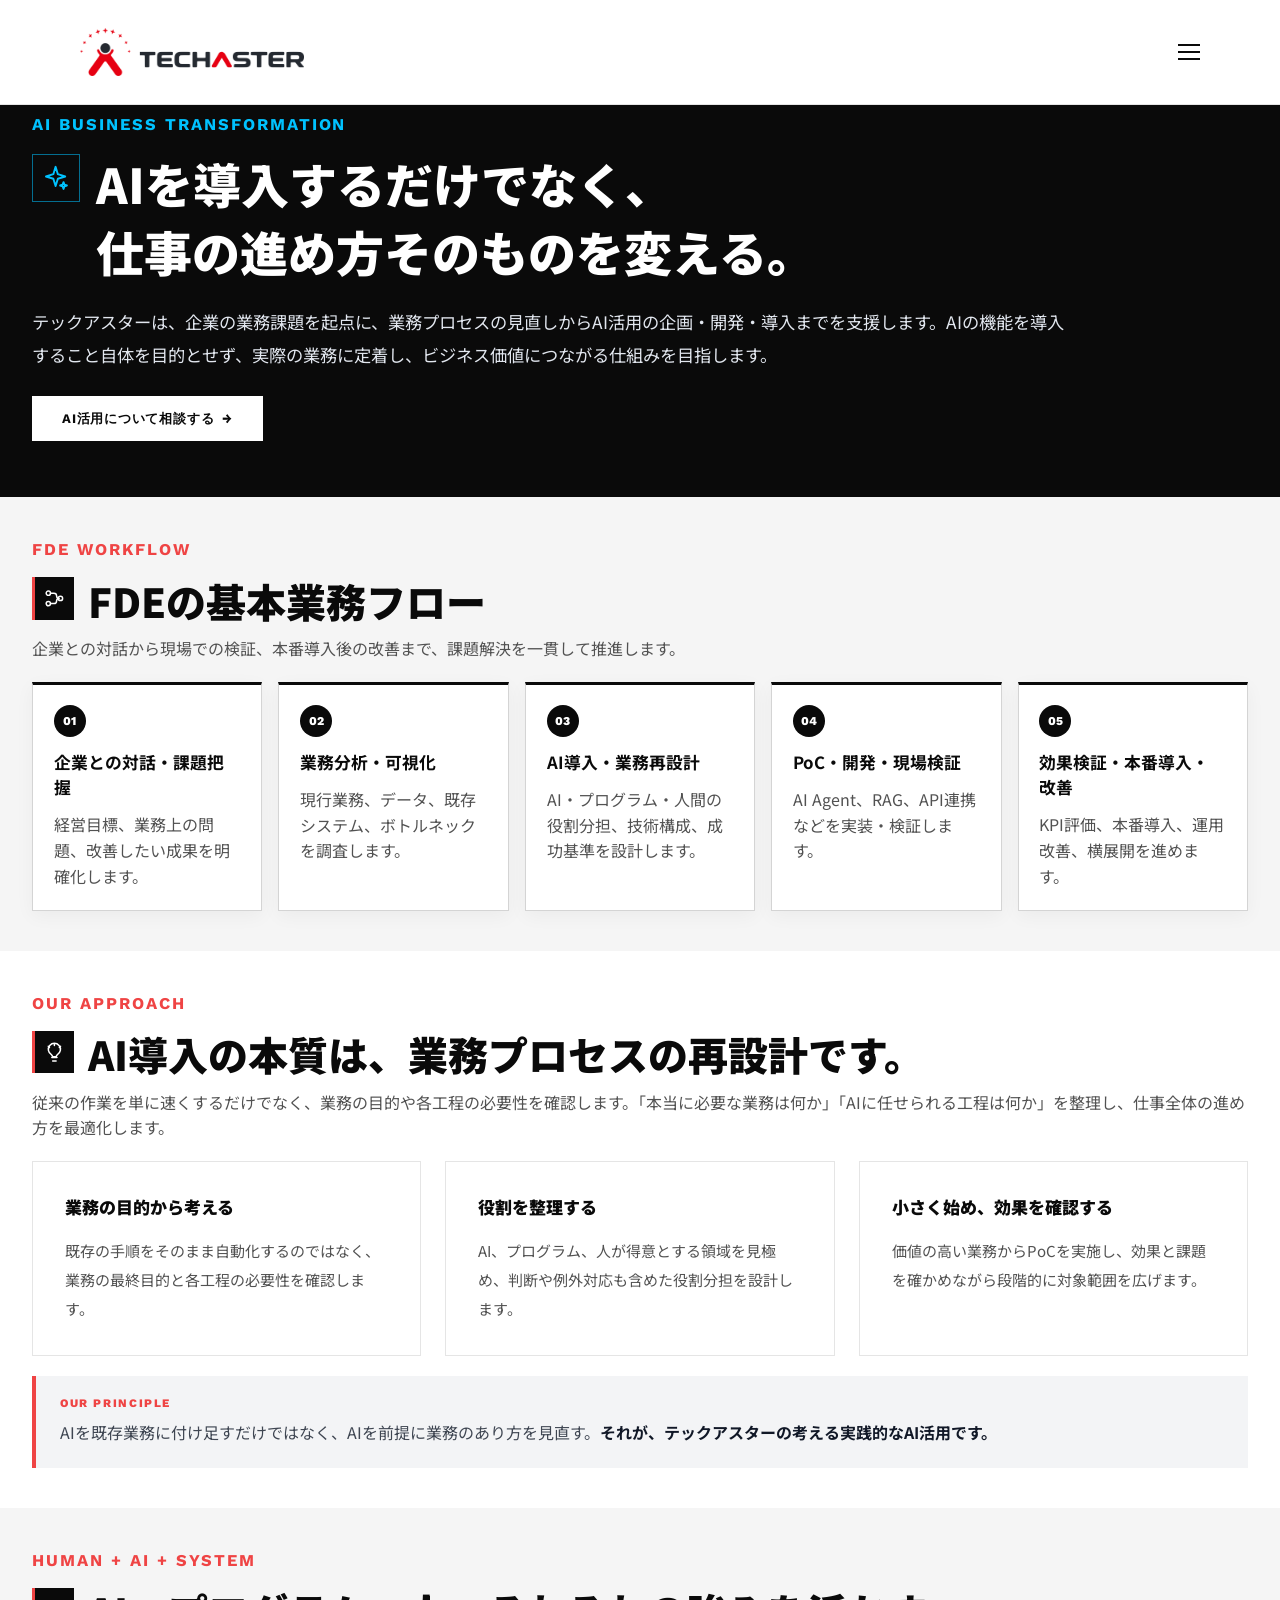
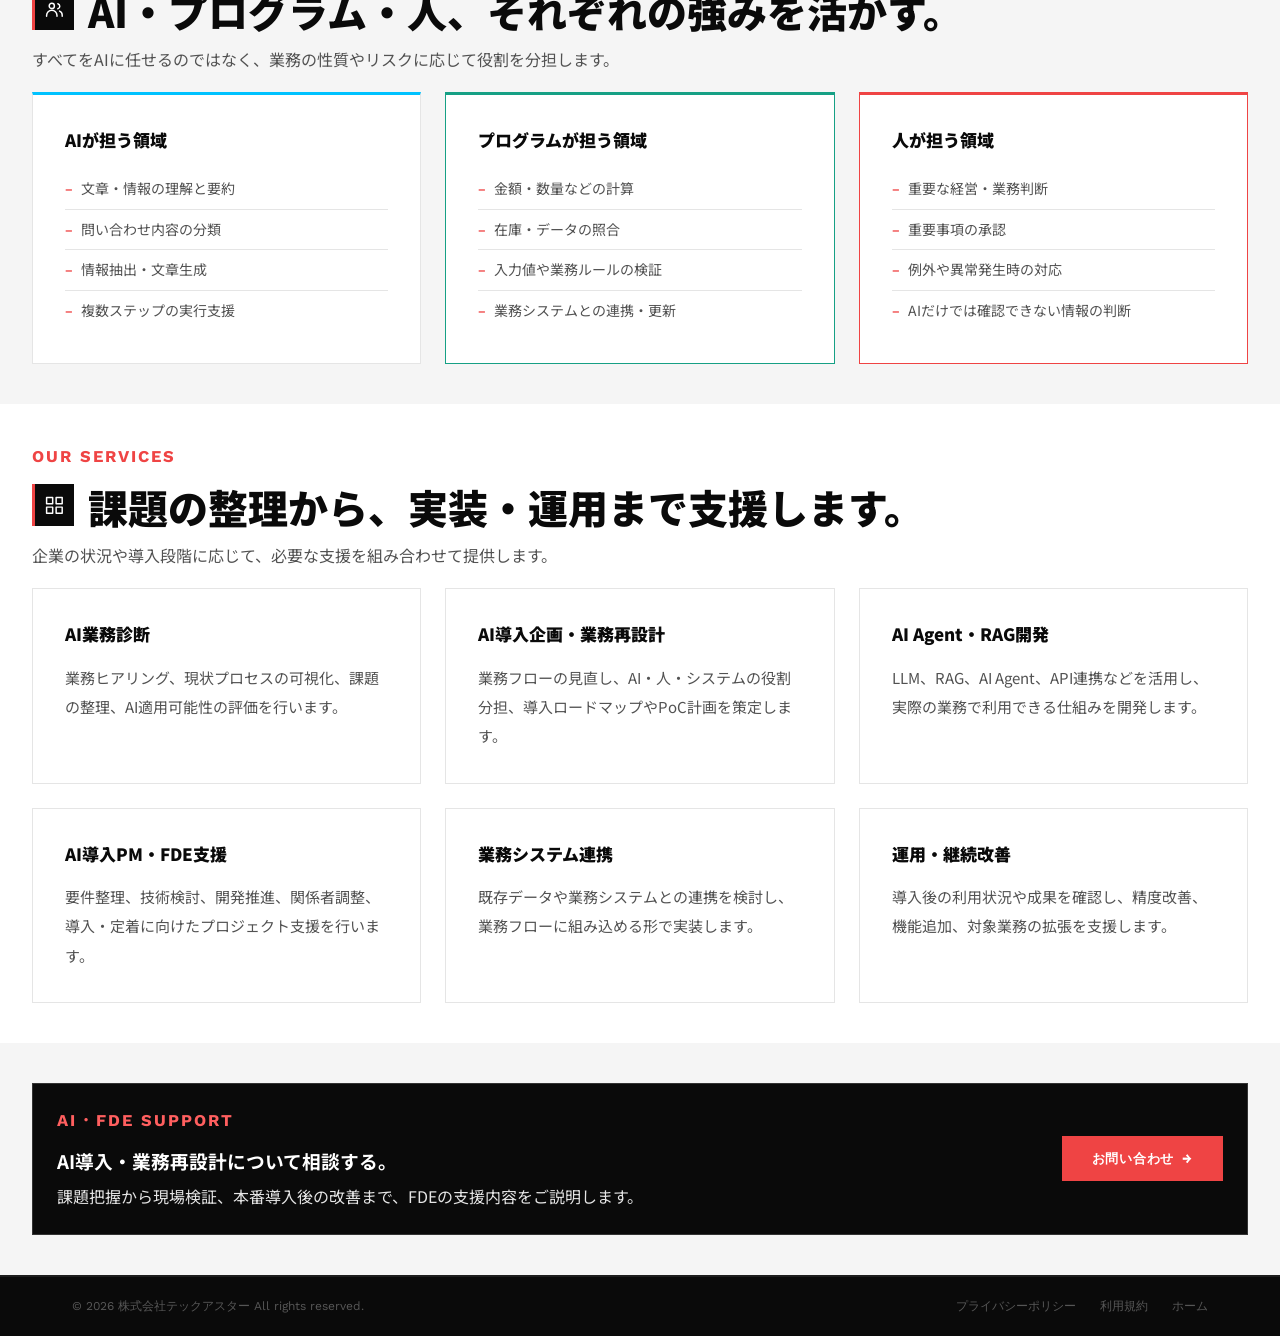
==== ai/index.html @ ace86104 "【HP】FDE内容を追加" ====
<!DOCTYPE html>
<html lang="ja">
<head>
    <meta charset="utf-8">
    <meta name="viewport" content="width=device-width, initial-scale=1.0">
    <meta name="description" content="テックアスターのAI活用・業務プロセス再設計支援。課題整理からAI Agent・RAGの開発、効果検証、本番導入、運用改善まで一貫して支援します。">
    <meta property="og:title" content="AI活用・業務プロセス再設計支援 | 株式会社テックアスター">
    <meta property="og:description" content="企業の業務課題を起点に、AI導入・業務再設計・開発・運用改善まで支援します。">
    <meta property="og:type" content="website">
    <meta property="og:url" content="https://www.techaster.com/ai/">
    <title>AI活用・業務プロセス再設計支援 | 株式会社テックアスター</title>
    <link rel="preconnect" href="https://fonts.googleapis.com">
    <link rel="preconnect" href="https://fonts.gstatic.com" crossorigin>
    <link href="https://fonts.googleapis.com/css2?family=Archivo+Black&family=Work+Sans:wght@400;500;600;700;800&family=Noto+Sans+JP:wght@400;700;900&family=Inter:wght@400;600;700&display=swap" rel="stylesheet">
    <link rel="canonical" href="https://www.techaster.com/ai/">
    <link rel="icon" type="image/png" href="../assets/icons/favicon.png">
    <link rel="stylesheet" href="../style.css">
    <style>
        .ai-business-page .container { max-width: 1380px; }
        .ai-business-page .detail-section { padding: clamp(2.5rem, 3vw, 3.25rem) 0; }
        .ai-business-page .section-header { margin-bottom: 1.5rem; }
        .ai-business-page .detail-grid { margin-bottom: 0; }
        .ai-page-hero { padding: 7rem 0 3.5rem; background: var(--color-black); color: var(--color-white); }
        .ai-page-hero .section-overline { color: #00c2ff; }
        .ai-page-hero__heading { display: flex; align-items: flex-start; gap: 1rem; }
        .ai-page-hero__icon { display: grid; flex: 0 0 3rem; width: 3rem; height: 3rem; place-items: center; margin-top: .2rem; border: 1px solid rgba(0, 194, 255, .55); color: #00c2ff; }
        .ai-page-hero__icon svg { width: 1.7rem; height: 1.7rem; fill: none; stroke: currentColor; stroke-width: 1.7; stroke-linecap: round; stroke-linejoin: round; }
        .ai-page-hero h1 { max-width: 900px; margin: 0 0 1.25rem; font-size: clamp(1.8rem, 4vw, 3rem); line-height: 1.4; font-weight: 900; }
        .ai-page-hero p { max-width: 1040px; color: #e2e7ef; font-size: clamp(1.05rem, 1.35vw, 1.2rem); line-height: 1.95; }
        .ai-page-hero .btn { margin-top: 1.5rem; }
        .ai-page-flow { display: grid; grid-template-columns: repeat(5, minmax(0, 1fr)); gap: 1rem; counter-reset: fde; }
        .ai-page-flow article { position: relative; min-height: 190px; padding: 1.3rem; border: 1px solid var(--color-border-medium); border-top: 3px solid var(--color-black); background: var(--color-white); box-shadow: 0 5px 18px rgba(10, 10, 10, .045); transition: transform .2s ease, box-shadow .2s ease; }
        .ai-page-flow article:hover { transform: translateY(-3px); box-shadow: 0 10px 24px rgba(10, 10, 10, .1); }
        .ai-page-flow article::before { counter-increment: fde; content: "0" counter(fde); display: grid; width: 2rem; height: 2rem; place-items: center; margin-bottom: .8rem; border-radius: 50%; background: var(--color-black); color: var(--color-white); font: 800 .75rem var(--font-ui); }
        .ai-page-flow h3 { margin-bottom: .75rem; font-size: 1.05rem; line-height: 1.5; }
        .ai-page-flow p, .ai-page-copy { color: var(--color-text-secondary); }
        .ai-page-copy { max-width: none; margin-bottom: 1.25rem; font-size: 1rem; }
        .ai-page-statement { width: 100%; margin-top: 1.25rem; padding: 1.25rem 1.5rem; border-left: 4px solid var(--color-strike); background: #f3f4f6; }
        .ai-page-statement span { display: block; margin-bottom: .45rem; color: var(--color-strike); font: 800 .72rem var(--font-ui); letter-spacing: .14em; }
        .ai-page-statement p { color: #3f4652; font-size: 1rem; line-height: 1.9; }
        .ai-page-statement strong { color: #111827; }
        .ai-section-heading { display: flex; align-items: flex-start; gap: .85rem; margin-bottom: .65rem; }
        .ai-section-heading .section-title { margin: 0; }
        .ai-title-icon { display: grid; flex: 0 0 2.65rem; width: 2.65rem; height: 2.65rem; place-items: center; margin-top: .1rem; border-left: 3px solid var(--color-strike); background: var(--color-black); color: #fff; }
        .ai-title-icon svg { width: 1.3rem; height: 1.3rem; fill: none; stroke: currentColor; stroke-width: 1.7; stroke-linecap: round; stroke-linejoin: round; }
        .ai-section-header { margin-bottom: 1.25rem !important; }
        .ai-page-role { border-top: 3px solid var(--color-voltage); }
        .ai-page-role:nth-child(2) { border-color: #16a085; }
        .ai-page-role:nth-child(3) { border-color: var(--color-strike); }
        .ai-page-cta { display: flex; align-items: center; justify-content: space-between; gap: 2rem; margin-top: 0; padding: 1.5rem; border: 1px solid #333; background: #0a0a0a; color: #fff; }
        .ai-page-cta .section-overline { color: #ff5f5f; }
        .ai-page-cta h3 { margin-bottom: .5rem; color: #fff; }
        .ai-page-cta p { color: #e5e5e5; }
        @media (max-width: 900px) { .ai-page-flow { grid-template-columns: repeat(2, minmax(0, 1fr)); } .ai-page-flow article:last-child { grid-column: 1 / -1; } }
        @media (max-width: 600px) { .ai-page-hero { padding: 6rem 0 3rem; } .ai-page-hero__heading { gap: .65rem; } .ai-page-hero__icon { flex-basis: 2.25rem; width: 2.25rem; height: 2.25rem; } .ai-page-flow { grid-template-columns: 1fr; } .ai-page-flow article:last-child { grid-column: auto; } .ai-page-flow article { min-height: 0; } .ai-page-cta { align-items: flex-start; flex-direction: column; } .ai-page-statement { padding: 1.1rem 1.2rem; } .ai-section-heading { gap: .65rem; } .ai-title-icon { flex-basis: 2.25rem; width: 2.25rem; height: 2.25rem; } }
    </style>
</head>
<body>
    <a class="skip-link" href="#main-content">本文へスキップ</a>
    <header class="header header--scrolled" id="header">
        <nav class="navbar container" role="navigation" aria-label="グローバルナビゲーション">
            <div class="navbar__logo"><a href="../index.html" class="logo-link" aria-label="株式会社テックアスター トップへ"><img class="logo-image logo-image--light" src="../assets/icons/techaster_horizontal_for-light-bg_transparent.png" alt="TECHASTER"></a></div>
            <button class="navbar__toggle" id="navToggle" aria-controls="primaryNav" aria-expanded="false" aria-label="ナビゲーションを開く"><span class="hamburger" aria-hidden="true"></span></button>
            <ul class="navbar__menu" id="primaryNav" role="list">
                <li><a href="../index.html">ホーム</a></li>
                <li><a href="#fde-flow">基本業務フロー</a></li>
                <li><a href="#approach">業務再設計</a></li>
                <li><a href="#roles">役割分担</a></li>
                <li><a href="#services">支援内容</a></li>
                <li><a href="../contact.html" class="nav-cta">お問い合わせ</a></li>
            </ul>
        </nav>
    </header>
    <main id="main-content" class="ai-business-page">
        <section class="ai-page-hero" aria-labelledby="aiPageTitle">
            <div class="container">
                <span class="section-overline">AI BUSINESS TRANSFORMATION</span>
                <div class="ai-page-hero__heading"><span class="ai-page-hero__icon" aria-hidden="true"><svg viewBox="0 0 24 24"><path d="M12 2.5 14 9l6.5 2-6.5 2-2 6.5L10 13l-6.5-2L10 9l2-6.5Z"/><path d="m19 16 .8 2.2L22 19l-2.2.8L19 22l-.8-2.2L16 19l2.2-.8L19 16Z"/></svg></span><h1 id="aiPageTitle">AIを導入するだけでなく、<br>仕事の進め方そのものを変える。</h1></div>
                <p>テックアスターは、企業の業務課題を起点に、業務プロセスの見直しからAI活用の企画・開発・導入までを支援します。AIの機能を導入すること自体を目的とせず、実際の業務に定着し、ビジネス価値につながる仕組みを目指します。</p>
                <a href="../contact.html" class="btn btn--primary">AI活用について相談する <span aria-hidden="true">→</span></a>
            </div>
        </section>

        <section id="fde-flow" class="detail-section detail-section--gray" aria-labelledby="fdeFlowTitle">
            <div class="container">
                <div class="section-header ai-section-header"><span class="section-overline">FDE WORKFLOW</span><div class="ai-section-heading"><span class="ai-title-icon" aria-hidden="true"><svg viewBox="0 0 24 24"><circle cx="5" cy="6" r="2.5"/><circle cx="19" cy="12" r="2.5"/><circle cx="5" cy="18" r="2.5"/><path d="M7.5 6h4a3 3 0 0 1 3 3v0a3 3 0 0 0 3 3M7.5 18h4a3 3 0 0 0 3-3v0a3 3 0 0 1 3-3"/></svg></span><h2 class="section-title" id="fdeFlowTitle">FDEの基本業務フロー</h2></div><p class="ai-page-copy">企業との対話から現場での検証、本番導入後の改善まで、課題解決を一貫して推進します。</p></div>
                <div class="ai-page-flow">
                    <article><h3>企業との対話・課題把握</h3><p>経営目標、業務上の問題、改善したい成果を明確化します。</p></article>
                    <article><h3>業務分析・可視化</h3><p>現行業務、データ、既存システム、ボトルネックを調査します。</p></article>
                    <article><h3>AI導入・業務再設計</h3><p>AI・プログラム・人間の役割分担、技術構成、成功基準を設計します。</p></article>
                    <article><h3>PoC・開発・現場検証</h3><p>AI Agent、RAG、API連携などを実装・検証します。</p></article>
                    <article><h3>効果検証・本番導入・改善</h3><p>KPI評価、本番導入、運用改善、横展開を進めます。</p></article>
                </div>
            </div>
        </section>

        <section id="approach" class="detail-section" aria-labelledby="approachTitle">
            <div class="container">
                <div class="section-header ai-section-header"><span class="section-overline">OUR APPROACH</span><div class="ai-section-heading"><span class="ai-title-icon" aria-hidden="true"><svg viewBox="0 0 24 24"><path d="M9 18h6M10 22h4M8.5 14.5a7 7 0 1 1 7 0c-.9.7-1.3 1.5-1.5 2.5h-4c-.2-1-.6-1.8-1.5-2.5Z"/><path d="M12 2v2M4.9 4.9l1.4 1.4M19.1 4.9l-1.4 1.4"/></svg></span><h2 class="section-title" id="approachTitle">AI導入の本質は、業務プロセスの再設計です。</h2></div><p class="ai-page-copy">従来の作業を単に速くするだけでなく、業務の目的や各工程の必要性を確認します。「本当に必要な業務は何か」「AIに任せられる工程は何か」を整理し、仕事全体の進め方を最適化します。</p></div>
                <div class="detail-grid detail-grid--3">
                    <article class="detail-card"><h3 class="detail-card__title">業務の目的から考える</h3><p class="detail-text">既存の手順をそのまま自動化するのではなく、業務の最終目的と各工程の必要性を確認します。</p></article>
                    <article class="detail-card"><h3 class="detail-card__title">役割を整理する</h3><p class="detail-text">AI、プログラム、人が得意とする領域を見極め、判断や例外対応も含めた役割分担を設計します。</p></article>
                    <article class="detail-card"><h3 class="detail-card__title">小さく始め、効果を確認する</h3><p class="detail-text">価値の高い業務からPoCを実施し、効果と課題を確かめながら段階的に対象範囲を広げます。</p></article>
                </div>
                <aside class="ai-page-statement"><span>OUR PRINCIPLE</span><p>AIを既存業務に付け足すだけではなく、AIを前提に業務のあり方を見直す。<strong>それが、テックアスターの考える実践的なAI活用です。</strong></p></aside>
            </div>
        </section>

        <section id="roles" class="detail-section detail-section--gray" aria-labelledby="rolesTitle">
            <div class="container">
                <div class="section-header ai-section-header"><span class="section-overline">HUMAN + AI + SYSTEM</span><div class="ai-section-heading"><span class="ai-title-icon" aria-hidden="true"><svg viewBox="0 0 24 24"><circle cx="9" cy="8" r="3"/><path d="M3 20v-1a6 6 0 0 1 12 0v1M16 5.5a3 3 0 0 1 0 5.8M18 14a5 5 0 0 1 3 4.6V20"/></svg></span><h2 class="section-title" id="rolesTitle">AI・プログラム・人、それぞれの強みを活かす。</h2></div><p class="ai-page-copy">すべてをAIに任せるのではなく、業務の性質やリスクに応じて役割を分担します。</p></div>
                <div class="detail-grid detail-grid--3">
                    <article class="detail-card ai-page-role"><h3 class="detail-card__title">AIが担う領域</h3><ul class="detail-list"><li>文章・情報の理解と要約</li><li>問い合わせ内容の分類</li><li>情報抽出・文章生成</li><li>複数ステップの実行支援</li></ul></article>
                    <article class="detail-card ai-page-role"><h3 class="detail-card__title">プログラムが担う領域</h3><ul class="detail-list"><li>金額・数量などの計算</li><li>在庫・データの照合</li><li>入力値や業務ルールの検証</li><li>業務システムとの連携・更新</li></ul></article>
                    <article class="detail-card ai-page-role"><h3 class="detail-card__title">人が担う領域</h3><ul class="detail-list"><li>重要な経営・業務判断</li><li>重要事項の承認</li><li>例外や異常発生時の対応</li><li>AIだけでは確認できない情報の判断</li></ul></article>
                </div>
            </div>
        </section>

        <section id="services" class="detail-section" aria-labelledby="aiServicesTitle">
            <div class="container">
                <div class="section-header ai-section-header"><span class="section-overline">OUR SERVICES</span><div class="ai-section-heading"><span class="ai-title-icon" aria-hidden="true"><svg viewBox="0 0 24 24"><rect x="3" y="3" width="7" height="7"/><rect x="14" y="3" width="7" height="7"/><rect x="3" y="14" width="7" height="7"/><rect x="14" y="14" width="7" height="7"/></svg></span><h2 class="section-title" id="aiServicesTitle">課題の整理から、実装・運用まで支援します。</h2></div><p class="ai-page-copy">企業の状況や導入段階に応じて、必要な支援を組み合わせて提供します。</p></div>
                <div class="detail-grid detail-grid--3">
                    <article class="detail-card"><h3 class="detail-card__title">AI業務診断</h3><p class="detail-text">業務ヒアリング、現状プロセスの可視化、課題の整理、AI適用可能性の評価を行います。</p></article>
                    <article class="detail-card"><h3 class="detail-card__title">AI導入企画・業務再設計</h3><p class="detail-text">業務フローの見直し、AI・人・システムの役割分担、導入ロードマップやPoC計画を策定します。</p></article>
                    <article class="detail-card"><h3 class="detail-card__title">AI Agent・RAG開発</h3><p class="detail-text">LLM、RAG、AI Agent、API連携などを活用し、実際の業務で利用できる仕組みを開発します。</p></article>
                    <article class="detail-card"><h3 class="detail-card__title">AI導入PM・FDE支援</h3><p class="detail-text">要件整理、技術検討、開発推進、関係者調整、導入・定着に向けたプロジェクト支援を行います。</p></article>
                    <article class="detail-card"><h3 class="detail-card__title">業務システム連携</h3><p class="detail-text">既存データや業務システムとの連携を検討し、業務フローに組み込める形で実装します。</p></article>
                    <article class="detail-card"><h3 class="detail-card__title">運用・継続改善</h3><p class="detail-text">導入後の利用状況や成果を確認し、精度改善、機能追加、対象業務の拡張を支援します。</p></article>
                </div>
            </div>
        </section>

        <section class="detail-section detail-section--gray" aria-label="AI・FDEについてのご相談">
            <div class="container">
                <div class="ai-page-cta"><div><span class="section-overline">AI・FDE SUPPORT</span><h3>AI導入・業務再設計について相談する。</h3><p>課題把握から現場検証、本番導入後の改善まで、FDEの支援内容をご説明します。</p></div><a href="../contact.html" class="btn btn--strike">お問い合わせ <span aria-hidden="true">→</span></a></div>
            </div>
        </section>
    </main>
    <footer class="footer"><div class="footer__bottom"><div class="container footer__bottom-inner"><p class="footer__copyright">© 2026 株式会社テックアスター All rights reserved.</p><div class="footer__legal"><a href="../privacy.html">プライバシーポリシー</a><a href="../terms.html">利用規約</a><a href="../index.html">ホーム</a></div></div></div></footer>
    <script src="../script.js"></script>
</body>
</html>
---- style.css ----
/* =====================================================
   TechAster LP — style.css
   BOLD STRIKE — Editorial Design System
   VoiceBox base × AI時代を突破するエネルギー
   ===================================================== */

/* ========== 1. CSS カスタムプロパティ ========== */
:root {
    /* Foundation */
    --color-black: #0A0A0A;
    --color-white: #FFFFFF;
    --color-surface: #FFFFFF;
    --color-surface-raised: #FFFFFF;

    /* Text */
    --color-text: #0A0A0A;
    --color-text-secondary: #525252;
    --color-text-tertiary: #A3A3A3;

    /* Borders */
    --color-border-subtle: #E5E5E5;
    --color-border-medium: #D4D4D4;
    --color-border-strong: #0A0A0A;

    /* Accents — 1 viewport 1 accent rule for --color-strike */
    --color-strike: #EF4444;
    /* 人間の意志・決断。見出し強調・ホバー */
    --color-voltage: #00C2FF;
    /* AI/技術次元。暗背景でのデータ表示のみ */

    /* Semantic */
    --color-success: #16A34A;
    --color-error: #EF4444;
    --color-warning: #CA8A04;

    /* Typography */
    --font-display: 'Archivo Black', Impact, 'Arial Black', sans-serif;
    --font-ui: 'Work Sans', -apple-system, 'Segoe UI', Helvetica, sans-serif;
    --font-jp: 'Noto Sans JP', 'ヒラギノ角ゴ Pro', sans-serif;
    --font-en: 'Inter', 'Segoe UI', sans-serif;

    /* Spacing (8px base) */
    --sp-1: 0.25rem;
    --sp-2: 0.5rem;
    --sp-3: 0.75rem;
    --sp-4: 1rem;
    --sp-5: 1.25rem;
    --sp-6: 1.5rem;
    --sp-8: 2rem;
    --sp-10: 2.5rem;
    --sp-12: 3rem;
    --sp-16: 4rem;
    --sp-20: 5rem;
    --sp-24: 6rem;

    /* Border Radius — sharp everywhere */
    --radius: 0px;
    --radius-full: 9999px;

    /* Transitions */
    --dur-fast: 150ms;
    --dur-normal: 250ms;
    --dur-slow: 400ms;
    --ease-out: cubic-bezier(0, 0, 0.2, 1);
    --ease-in-out: cubic-bezier(0.4, 0, 0.2, 1);
}

/* ========== 2. リセット & ベース ========== */
*,
*::before,
*::after {
    margin: 0;
    padding: 0;
    box-sizing: border-box;
}

html {
    font-size: 16px;
    scroll-behavior: smooth;
    -webkit-text-size-adjust: 100%;
}

body {
    font-family: var(--font-jp);
    color: var(--color-text);
    background: var(--color-black);
    line-height: 1.6;
    overflow-x: hidden;
}

img,
svg {
    display: block;
    max-width: 100%;
}

ul,
ol {
    list-style: none;
}

a {
    color: inherit;
    text-decoration: none;
}

button {
    cursor: pointer;
    border: none;
    background: none;
    font: inherit;
}

address {
    font-style: normal;
}

.skip-link {
    position: absolute;
    left: -9999px;
    top: auto;
    width: 1px;
    height: 1px;
    overflow: hidden;
}

.skip-link:focus {
    left: 1rem;
    top: 1rem;
    width: auto;
    height: auto;
    background: var(--color-white);
    color: var(--color-black);
    padding: 8px 16px;
    z-index: 9999;
    outline: 2px solid var(--color-black);
}

/* ========== 3. スクロール進行バー ========== */

/* ========== 4. コンテナ ========== */
.container {
    max-width: 1200px;
    margin: 0 auto;
    padding: 0 var(--sp-8);
}

/* ========== 5. セクションヘッダー ========== */
.section-header {
    margin-bottom: var(--sp-12);
}

.section-header--center {
    text-align: center;
}


.section-overline {
    display: block;
    font-family: var(--font-ui);
    font-size: 16.5px;
    font-weight: 700;
    letter-spacing: 0.12em;
    text-transform: uppercase;
    color: var(--color-strike);
    margin-bottom: var(--sp-3);
}

.section-title {
    font-family: var(--font-jp);
    font-size: clamp(1.75rem, 4vw, 2.5rem);
    font-weight: 900;
    line-height: 1.25;
    color: inherit;
    margin-bottom: var(--sp-4);
}

.services-section .section-header {
    margin-bottom: 1.875rem;
}


/* ========== 6. ボタン ========== */
.btn {
    display: inline-flex;
    align-items: center;
    gap: var(--sp-2);
    padding: 14px 28px;
    font-family: var(--font-ui);
    font-size: 13px;
    font-weight: 700;
    letter-spacing: 0.06em;
    text-transform: uppercase;
    border: 2px solid;
    transition: background var(--dur-normal), border-color var(--dur-normal), color var(--dur-normal);
    white-space: nowrap;
    line-height: 1;
}

.btn:focus-visible {
    outline: 2px solid var(--color-white);
    outline-offset: 2px;
    box-shadow: 0 0 0 4px var(--color-black);
}

/* 暗い背景用 Primary（白→赤） */
.btn--primary {
    background: var(--color-white);
    color: var(--color-black);
    border-color: var(--color-white);
}

.btn--primary:hover {
    background: var(--color-strike);
    border-color: var(--color-strike);
    color: var(--color-white);
}

/* 明るい背景用 Dark（黒→赤） */
.btn--dark {
    background: var(--color-black);
    color: var(--color-white);
    border-color: var(--color-black);
}

.btn--dark:hover {
    background: var(--color-strike);
    border-color: var(--color-strike);
}

/* CTAバナー専用 Strike（赤） */
.btn--strike {
    background: var(--color-strike);
    color: var(--color-white);
    border-color: var(--color-strike);
}

.btn--strike:hover {
    background: #DC2626;
    border-color: #DC2626;
}

/* 暗い背景 Outline White */
.btn--outline-white {
    background: transparent;
    color: var(--color-white);
    border-color: rgba(255, 255, 255, 0.5);
}

.btn--outline-white:hover {
    background: var(--color-white);
    color: var(--color-black);
    border-color: var(--color-white);
}

/* 明るい背景 Outline Dark */


.btn--full {
    width: 100%;
    justify-content: center;
    padding: 16px 28px;
    font-size: 14px;
}

/* ========== 7. フェードイン ========== */
.fade-in {
    opacity: 0;
    transform: translateY(28px);
    transition:
        opacity var(--dur-slow) var(--ease-out),
        transform var(--dur-slow) var(--ease-out);
    transition-delay: var(--delay, 0s);
}

.fade-in.visible {
    opacity: 1;
    transform: translateY(0);
}

/* ========== 8. ヘッダー & ナビ ========== */
.header {
    position: fixed;
    top: 0;
    left: 0;
    right: 0;
    z-index: 100;
    transition: background var(--dur-normal), border-color var(--dur-normal);
    border-bottom: 1px solid transparent;
}

.header--scrolled {
    background: #FFFFFF;
    backdrop-filter: blur(16px);
    -webkit-backdrop-filter: blur(16px);
    border-bottom-color: var(--color-border-subtle);
}

.navbar {
    display: flex;
    justify-content: space-between;
    align-items: center;
    padding: var(--sp-5) var(--sp-8);
}

.logo-link {
    display: flex;
    align-items: center;
    gap: var(--sp-3);
    color: var(--color-white);
    transition: opacity var(--dur-fast);
}

.logo-link:hover {
    opacity: 0.8;
}

.header--scrolled .logo-link {
    color: var(--color-black);
}

.logo-image {
    display: block;
    width: auto;
    height: 64px;
}

.logo-image--dark,
.logo-image--footer {
    display: block;
}

.logo-image--light {
    display: none;
}

.header--scrolled .logo-image--dark {
    display: none;
}

.header--scrolled .logo-image--light {
    display: block;
}






.navbar__menu {
    display: flex;
    align-items: center;
    gap: var(--sp-1);
}

.navbar__menu a {
    font-family: var(--font-ui);
    font-size: 13px;
    font-weight: 500;
    color: rgba(255, 255, 255, 0.65);
    padding: var(--sp-2) var(--sp-3);
    transition: color var(--dur-fast);
}

.navbar__menu > li > a,
.navbar__dropdown-toggle { white-space: nowrap; }

.navbar__menu a:hover,
.navbar__menu a.active {
    color: var(--color-white);
}

.header--scrolled .navbar__menu a {
    color: var(--color-text-secondary);
}

.header--scrolled .navbar__menu a:hover,
.header--scrolled .navbar__menu a.active {
    color: var(--color-black);
}

.navbar__dropdown { position: relative; display: flex; align-items: center; }
.navbar__dropdown-home {
    display: block;
    padding: var(--sp-2) 0 var(--sp-2) var(--sp-3) !important;
    line-height: 1.6;
    white-space: nowrap;
}
.navbar__dropdown-toggle {
    display: inline-flex;
    align-items: center;
    gap: .35rem;
    padding: var(--sp-2) .4rem;
    color: rgba(255, 255, 255, 0.65);
    font-family: var(--font-ui);
    font-size: 13px;
    font-weight: 500;
    line-height: 1.6;
    white-space: nowrap;
}
.navbar__dropdown-toggle:hover,
.navbar__dropdown-toggle:focus-visible { color: var(--color-white); }
.header--scrolled .navbar__dropdown-toggle { color: var(--color-text-secondary); }
.header--scrolled .navbar__dropdown-toggle:hover,
.header--scrolled .navbar__dropdown-toggle:focus-visible { color: var(--color-black); }
.navbar__submenu {
    display: none;
    position: absolute;
    z-index: 110;
    top: 100%;
    left: 0;
    width: max-content;
    min-width: 0;
    padding: .1rem 0;
    background: #fff;
    border: 1px solid var(--color-border-subtle);
    box-shadow: 0 8px 24px rgba(0, 0, 0, .14);
}
.navbar__dropdown:hover .navbar__submenu,
.navbar__dropdown:focus-within .navbar__submenu,
.navbar__dropdown.is-open .navbar__submenu { display: block; }
.navbar__submenu li { width: 100%; }
.navbar__submenu a,
.header--scrolled .navbar__submenu a {
    display: block;
    padding: .2rem .75rem;
    color: var(--color-text-secondary);
    white-space: nowrap;
}
.navbar__submenu a:hover,
.header--scrolled .navbar__submenu a:hover { color: var(--color-black); background: #f5f5f5; }

.ai-process-row {
    display: grid;
    grid-template-columns: minmax(0, 1fr) auto;
    align-items: center;
    gap: 1.5rem;
    padding: 1.25rem 1.5rem;
    border: 1px solid rgba(255, 255, 255, .2);
    background: rgba(255, 255, 255, .04);
}
.ai-process-steps { display: flex; align-items: center; flex-wrap: wrap; gap: .55rem; color: #fff; font-size: .9rem; font-weight: 700; }
.ai-process-steps span[aria-hidden="true"] { color: var(--color-strike); font-size: 1.15rem; }
.ai-process-row > a {
    display: inline-flex;
    align-items: center;
    justify-content: center;
    gap: .5rem;
    padding: .8rem 1rem;
    background: var(--color-white);
    color: var(--color-black);
    font-size: .875rem;
    font-weight: 800;
    white-space: nowrap;
    transition: background var(--dur-fast), color var(--dur-fast);
}
.ai-process-row > a:hover { background: var(--color-strike); color: var(--color-white); }

.nav-cta {
    font-family: var(--font-ui) !important;
    font-size: 12px !important;
    font-weight: 700 !important;
    letter-spacing: 0.06em !important;
    text-transform: uppercase !important;
    background: var(--color-white) !important;
    color: var(--color-black) !important;
    border: 2px solid var(--color-white) !important;
    padding: 8px 18px !important;
    transition: background var(--dur-normal), color var(--dur-normal), border-color var(--dur-normal) !important;
}

.nav-cta:hover {
    background: var(--color-strike) !important;
    border-color: var(--color-strike) !important;
    color: var(--color-white) !important;
}

.header--scrolled .nav-cta {
    background: var(--color-black) !important;
    color: var(--color-white) !important;
    border-color: var(--color-black) !important;
}

.header--scrolled .nav-cta:hover {
    background: var(--color-strike) !important;
    border-color: var(--color-strike) !important;
}

/* ハンバーガー */
.navbar__toggle {
    display: none;
    padding: var(--sp-2);
    color: var(--color-white);
}

.header--scrolled .navbar__toggle {
    color: var(--color-black);
}

.hamburger {
    display: block;
    width: 22px;
    height: 2px;
    background: currentColor;
    position: relative;
    transition: background var(--dur-fast);
}

.hamburger::before,
.hamburger::after {
    content: '';
    position: absolute;
    left: 0;
    width: 22px;
    height: 2px;
    background: currentColor;
    transition: transform var(--dur-normal) var(--ease-in-out);
}

.hamburger::before {
    top: -7px;
}

.hamburger::after {
    top: 7px;
}

.navbar--open .hamburger {
    background: transparent;
}

.navbar--open .hamburger::before {
    transform: translateY(7px) rotate(45deg);
}

.navbar--open .hamburger::after {
    transform: translateY(-7px) rotate(-45deg);
}

/* ========== 9. Hero Section（黒） ========== */
.hero-section {
    position: relative;
    min-height: 100vh;
    background: var(--color-black);
    display: flex;
    align-items: center;
    padding: 100px 0 var(--sp-20);
    overflow: hidden;
}

.hero-section::before {
    content: '';
    position: absolute;
    inset: 0;
    z-index: 0;
    background-image:
        linear-gradient(rgba(255, 255, 255, 0.025) 1px, transparent 1px),
        linear-gradient(90deg, rgba(255, 255, 255, 0.025) 1px, transparent 1px);
    background-size: 64px 64px;
    pointer-events: none;
}

.hero-sky {
    position: absolute;
    z-index: 0;
    inset: 0;
    overflow: hidden;
    pointer-events: none;
}

.hero-sky__connections {
    position: absolute;
    inset: 0;
    width: 100%;
    height: 100%;
    overflow: visible;
}

.hero-sky__star {
    position: absolute;
    top: var(--star-y);
    left: var(--star-x);
    width: var(--star-size-x);
    height: var(--star-size-y);
    border-radius: 0;
    background: var(--star-color, #fff);
    box-shadow: 0 0 4px var(--star-glow-color, rgba(255, 255, 255, 0.5));
    clip-path: var(--star-shape, polygon(50% 0, 62% 38%, 100% 50%, 62% 62%, 50% 100%, 38% 62%, 0 50%, 38% 38%));
    opacity: 0;
    transform: translate(-50%, -50%);
    will-change: opacity;
}

.hero-sky__connection { pointer-events: none; }

.hero-sky__star--four-point {
    border-radius: 0;
    border: 0;
    background: #FFD2A6;
    clip-path: polygon(50% 0, 62% 38%, 100% 50%, 62% 62%, 50% 100%, 38% 62%, 0 50%, 38% 38%);
}

@keyframes hero-star-twinkle {

    0%,
    100% {
        opacity: 0;
        transform: scale(0.65);
    }

    50% {
        opacity: 0.9;
        transform: scale(1.25);
        box-shadow: 0 0 12px 3px rgba(255, 177, 112, 0.5);
    }
}

.hero-section__inner {
    display: grid;
    grid-template-columns: 1fr 1fr;
    gap: var(--sp-16);
    align-items: center;
    position: relative;
    z-index: 1;
}

.hero-section__overline {
    display: block;
    font-family: var(--font-ui);
    font-size: 22px;
    font-weight: 700;
    letter-spacing: 0.12em;
    text-transform: uppercase;
    color: var(--color-strike);
    margin-bottom: var(--sp-5);
    text-align: center;
}

.hero-section__overline-star {
    display: inline-block;
    margin: 0 0.35em;
    width: 5px;
    height: 5px;
    border-radius: 0;
    background: #FFD2A6;
    box-shadow: 0 0 6px 1px rgba(255, 177, 112, 0.8);
    filter: drop-shadow(0 0 2px rgba(255, 177, 112, 0.85));
    opacity: 0;
    animation: hero-intro-star 5s ease-out forwards;
}

@keyframes hero-intro-star {

    0%,
    88% {
        opacity: 0.95;
        transform: scale(1);
    }

    100% {
        opacity: 0;
        transform: scale(0.7);
    }
}

.hero-section__title {
    font-family: var(--font-jp);
    font-size: clamp(2.25rem, 5vw, 3.5rem);
    font-weight: 900;
    line-height: 1.15;
    color: var(--color-white);
    margin-bottom: var(--sp-6);
    letter-spacing: -0.03em;
}

.title-line {
    display: block;
}

.title-line--accent {
    position: relative;
    display: inline-block;
}

.title-line--accent::after {
    content: '';
    position: absolute;
    left: 0;
    bottom: -6px;
    width: 100%;
    height: 4px;
    background: var(--color-strike);
}

.hero-section__subtitle {
    font-family: var(--font-jp);
    font-size: 1.0625rem;
    line-height: 1.95;
    color: rgba(250, 250, 250, 0.62);
    margin-bottom: var(--sp-10);
    max-width: none;
}

.hero-section__cta {
    display: flex;
    gap: var(--sp-4);
    flex-wrap: wrap;
}

/* 右カラム：エディトリアル数値ブロック */







/* スクロールインジケーター */



@keyframes scrollDot {
    0% {
        opacity: 1;
        transform: translateY(0);
    }

    100% {
        opacity: 0;
        transform: translateY(12px);
    }
}

/* ========== 10. Stats Section（白） ========== */








/* ========== 11. AI Services Section（黒） ========== */

















/* ========== 12. About Section（白） ========== */


/* 左：エディトリアルビジュアルブロック（黒背景） */






/* 右：テキストコンテンツ */







/* ========== 13. Services Section（薄灰） ========== */
.services-section {
    background: var(--color-surface);
    padding: var(--sp-24) 0;
    color: var(--color-black);
}

.services-grid {
    display: grid;
    grid-template-columns: repeat(3, 1fr);
    border: 1px solid var(--color-border-subtle);
}

.service-card {
    background: var(--color-white);
    padding: calc(1.5 * 1.25rem + 4px) var(--sp-8) var(--sp-10);
    border-right: 1px solid var(--color-border-subtle);
    position: relative;
    display: flex;
    flex-direction: column;
    transition: background var(--dur-normal);
}

.service-card:last-child {
    border-right: none;
}

.service-card::before {
    content: '';
    position: absolute;
    top: 0;
    left: 0;
    right: 0;
    height: 4px;
    background: var(--color-strike);
}

.service-card:hover {
    background: var(--color-surface);
}

.service-card__num {
    position: absolute;
    top: var(--sp-2);
    right: var(--sp-8);
    display: block;
    font-family: var(--font-display);
    font-size: 2rem;
    color: var(--color-surface-raised);
    line-height: 1;
    user-select: none;
}


.service-card__title {
    font-family: var(--font-jp);
    font-size: 1.25rem;
    font-weight: 700;
    color: var(--color-black);
    margin-bottom: var(--sp-4);
    line-height: 1.4;
}

.service-card__list {
    border-top: 1px solid var(--color-border-subtle);
    padding-top: var(--sp-5);
    margin-bottom: var(--sp-8);
    flex: 1;
}

.service-card__list li {
    font-family: var(--font-jp);
    font-size: 0.8125rem;
    color: var(--color-text-secondary);
    padding: var(--sp-2) 0 var(--sp-2) var(--sp-4);
    border-bottom: 1px solid var(--color-border-subtle);
    position: relative;
}

.service-card__list li:last-child {
    border-bottom: none;
}

.service-card__list li::before {
    content: '–';
    position: absolute;
    left: 0;
    color: var(--color-strike);
    font-weight: 700;
}

.service-card__link {
    align-self: flex-start;
    font-family: var(--font-ui);
    font-size: 12px;
    font-weight: 700;
    letter-spacing: 0.06em;
    text-transform: uppercase;
    color: var(--color-strike);
    display: inline-flex;
    align-items: center;
    gap: var(--sp-2);
    position: relative;
    padding-bottom: 4px;
    transition: color var(--dur-fast), gap var(--dur-fast);
}

.service-card__link::after {
    content: '';
    position: absolute;
    left: 0;
    bottom: 0;
    width: 100%;
    height: 2px;
    background: currentColor;
    transition: width var(--dur-fast);
}

.service-card__link:hover {
    gap: var(--sp-3);
}

/* ========== 14. Industries Section（黒） ========== */









/* ========== 15. Case Studies Section（白） ========== */


















/* ========== 16. Why Us Section（黒） ========== */













/* ========== 17. CTA バナー（黒・赤ボーダー） ========== */
.cta-banner {
    background: var(--color-black);
    border-top: 4px solid var(--color-strike);
    padding: var(--sp-20) 0;
    color: var(--color-white);
}

.cta-banner__inner {
    display: flex;
    align-items: center;
    justify-content: space-between;
    gap: var(--sp-12);
}

.cta-banner__title {
    font-family: var(--font-jp);
    font-size: clamp(1.75rem, 4vw, 2.5rem);
    font-weight: 900;
    color: var(--color-white);
    margin-bottom: var(--sp-3);
    line-height: 1.25;
}

.cta-banner__title--single-line {
    font-size: clamp(1.25rem, 3.5vw, 2.5rem);
    white-space: nowrap;
}

.cta-banner__subtitle {
    font-family: var(--font-jp);
    font-size: 0.9375rem;
    color: rgba(250, 250, 250, 0.58);
    line-height: 1.9;
    max-width: none;
}

.cta-banner__actions {
    display: flex;
    align-items: center;
    gap: var(--sp-6);
    flex-shrink: 0;
}

.cta-phone {
    display: flex;
    align-items: center;
    gap: var(--sp-2);
    font-family: var(--font-ui);
    font-size: 1.125rem;
    font-weight: 700;
    color: rgba(250, 250, 250, 0.65);
    transition: color var(--dur-fast);
}

.cta-phone:hover {
    color: var(--color-white);
}

.cta-phone__icon {
    font-family: sans-serif;
    font-size: 18px;
    line-height: 1;
}

/* ========== 18. Contact Section（薄灰） ========== */
.contact-section {
    background: var(--color-surface);
    padding: var(--sp-24) 0;
    color: var(--color-black);
}

.contact-grid {
    display: grid;
    grid-template-columns: 1fr 1.4fr;
    gap: var(--sp-16);
    align-items: start;
}

.contact-info .section-header {
    margin-bottom: var(--sp-8);
}

.contact-info__lead {
    font-family: var(--font-jp);
    font-size: 0.9375rem;
    color: var(--color-text-secondary);
    line-height: 1.9;
    margin-bottom: var(--sp-8);
}

.contact-info__items {
    display: flex;
    flex-direction: column;
    border-top: 1px solid var(--color-border-subtle);
    margin-bottom: var(--sp-8);
}

.contact-info-item {
    display: flex;
    align-items: flex-start;
    gap: var(--sp-4);
    padding: var(--sp-2) 0;
    border-bottom: 1px solid var(--color-border-subtle);
}

.contact-info-item__icon {
    width: 36px;
    height: 36px;
    border: 2px solid var(--color-border-medium);
    display: flex;
    align-items: center;
    justify-content: center;
    flex-shrink: 0;
    color: var(--color-black);
}

.contact-info-item__phone-icon {
    font-family: sans-serif;
    font-size: 24px;
    line-height: 1;
}

.contact-info-item__label {
    font-family: var(--font-ui);
    font-size: 10px;
    font-weight: 700;
    letter-spacing: 0.1em;
    text-transform: uppercase;
    color: var(--color-text-tertiary);
    margin-bottom: var(--sp-1);
}

.contact-info-item__value {
    font-family: var(--font-jp);
    font-size: 1rem;
    font-weight: 600;
    color: var(--color-black);
    transition: color var(--dur-fast);
}

a.contact-info-item__value:hover {
    color: var(--color-strike);
}





/* フォーム */
.contact-form-wrap {
    background: var(--color-white);
    border: 1px solid var(--color-border-subtle);
    padding: var(--sp-10);
}

.contact-form {
    display: flex;
    flex-direction: column;
    gap: var(--sp-5);
}

.form-row {
    display: grid;
    grid-template-columns: 1fr 1fr;
    gap: var(--sp-5);
}

.form-group {
    display: flex;
    flex-direction: column;
    gap: var(--sp-2);
}

.form-label {
    font-family: var(--font-ui);
    font-size: 11px;
    font-weight: 700;
    letter-spacing: 0.08em;
    text-transform: uppercase;
    color: var(--color-black);
}

.form-required {
    color: var(--color-strike);
    margin-left: var(--sp-1);
    font-weight: 400;
}

.form-input,
.form-select,
.form-textarea {
    font-family: var(--font-jp);
    font-size: 0.9375rem;
    color: var(--color-black);
    background: var(--color-surface);
    border: 2px solid var(--color-border-medium);
    padding: 12px 14px;
    transition: border-color var(--dur-normal), background var(--dur-normal);
    width: 100%;
}

.form-input::placeholder,
.form-textarea::placeholder {
    color: var(--color-text-tertiary);
}

.form-input:focus,
.form-select:focus,
.form-textarea:focus {
    outline: none;
    border-color: var(--color-black);
    background: var(--color-white);
    box-shadow: 0 0 0 2px var(--color-white), 0 0 0 4px var(--color-black);
}

.form-textarea {
    resize: vertical;
    min-height: 120px;
}

.form-group--checkbox {
    flex-direction: row;
    align-items: center;
    gap: var(--sp-3);
}

.form-group--checkbox input[type="checkbox"] {
    width: 18px;
    height: 18px;
    border: 2px solid var(--color-black);
    accent-color: var(--color-black);
    flex-shrink: 0;
    cursor: pointer;
}

.form-label-checkbox {
    font-family: var(--font-jp);
    font-size: 0.875rem;
    color: var(--color-text-secondary);
    cursor: pointer;
}

.form-label-checkbox .link {
    color: var(--color-black);
    text-decoration: underline;
}

.form-message {
    margin-top: var(--sp-4);
    padding: var(--sp-4) var(--sp-5);
    font-family: var(--font-jp);
    font-size: 0.875rem;
    font-weight: 600;
    border: 2px solid;
}

.form-message.success {
    border-color: var(--color-success);
    color: var(--color-success);
}

.form-message.error {
    border-color: var(--color-error);
    color: var(--color-error);
}

/* ========== 19. フッター（黒） ========== */
.footer {
    background: var(--color-black);
    color: var(--color-white);
    border-top: 1px solid rgba(255, 255, 255, 0.08);
}

.footer__top {
    padding: var(--sp-16) 0 var(--sp-12);
}

.footer__grid {
    display: grid;
    grid-template-columns: 1.25fr 0.8fr 0.9fr 1.6fr;
    gap: var(--sp-8);
}

.footer__brand {
    display: flex;
    width: 240px;
    flex-direction: column;
    align-items: center;
}

.footer__logo {
    display: flex;
    align-items: center;
    gap: var(--sp-3);
    margin-bottom: var(--sp-4);
    width: fit-content;
    color: var(--color-white);
    transition: opacity var(--dur-fast);
}

.footer__logo:hover {
    opacity: 0.8;
}

.footer__logo .logo-image {
    height: 64px;
}

.footer__tagline {
    font-family: var(--font-jp);
    font-size: 0.875rem;
    color: var(--color-white);
    line-height: 1.9;
    margin-bottom: var(--sp-6);
    width: 100%;
    text-align: center;
}




.footer__nav-title {
    font-family: var(--font-jp);
    font-size: 0.8125rem;
    font-weight: 700;
    letter-spacing: 0.08em;
    color: var(--color-white);
    margin-bottom: var(--sp-5);
}

.footer__nav-title::before {
    display: inline-block;
    width: 18px;
    height: 2px;
    margin: 0 var(--sp-2) 0.25em 0;
    background: var(--color-strike);
    content: "";
    vertical-align: middle;
}

.footer__nav-list {
    display: flex;
    flex-direction: column;
    gap: var(--sp-3);
}

.footer__nav-list a {
    font-family: var(--font-jp);
    font-size: 0.875rem;
    color: rgba(250, 250, 250, 0.48);
    transition: color var(--dur-fast);
}

.footer__nav-list a:hover {
    color: var(--color-white);
}

.footer__contact-info {
    display: flex;
    flex-direction: column;
    gap: var(--sp-3);
    margin: 0;
}

.footer__contact-info p,
.footer__contact-info a {
    font-family: var(--font-jp);
    font-size: 0.8125rem;
    color: rgba(250, 250, 250, 0.62);
    margin: 0;
}

.footer__contact-info .footer__contact-item {
    display: grid;
    grid-template-columns: 18px minmax(0, 1fr);
    align-items: start;
    gap: var(--sp-3);
    line-height: 1.7;
    transition: color var(--dur-fast);
}

.footer__contact-item svg {
    width: 18px;
    height: 18px;
    margin-top: 0.1em;
    fill: none;
    stroke: var(--color-strike);
    stroke-linecap: round;
    stroke-linejoin: round;
    stroke-width: 1.6;
}

.footer__meeting-url a {
    text-decoration: underline;
    text-underline-offset: 0.15em;
}

.footer__contact-info a:hover {
    color: var(--color-white);
}

.footer__bottom {
    border-top: 1px solid rgba(255, 255, 255, 0.08);
    padding: var(--sp-5) 0;
}

.footer__bottom-inner {
    display: flex;
    justify-content: space-between;
    align-items: center;
}

.footer__copyright {
    font-family: var(--font-ui);
    font-size: 12px;
    color: rgba(250, 250, 250, 0.32);
}

.footer__legal {
    display: flex;
    gap: var(--sp-6);
}

.footer__legal a {
    font-family: var(--font-ui);
    font-size: 12px;
    color: rgba(250, 250, 250, 0.32);
    transition: color var(--dur-fast);
}

.footer__legal a:hover {
    color: var(--color-white);
}

/* ========== 20. フローティングCTA ========== */



/* ========== 21. レスポンシブ ========== */
@media (max-width: 1100px) {












    .footer__grid {
        grid-template-columns: 1fr 1fr;
        gap: var(--sp-10);
    }
}

@media (max-width: 900px) {
    .representative-intro {
        padding: 140px 0 var(--sp-16);
    }

    .representative-intro__title {
        font-size: clamp(1.125rem, 5vw, 1.75rem);
    }

    .representative-greeting-section,
    .representative-about-section,
    .representative-company-section {
        padding: var(--sp-16) 0;
    }

    .hero-section__inner {
        grid-template-columns: 1fr;
        gap: var(--sp-10);
    }






    .services-grid {
        grid-template-columns: 1fr;
    }

    .service-card {
        border-right: none;
        border-bottom: 1px solid var(--color-border-subtle);
    }

    .service-card:last-child {
        border-bottom: none;
    }




    .contact-grid {
        grid-template-columns: 1fr;
    }

    .ai-contact-cta {
        align-items: flex-start;
        flex-direction: column;
    }

    .cta-banner__inner {
        flex-direction: column;
        text-align: center;
    }

    .cta-banner__subtitle {
        margin: 0 auto;
    }

}

@media (max-width: 640px) {
    .container {
        padding: 0 var(--sp-5);
    }

    .representative-greeting__copy,
    .representative-origin__copy {
        font-size: 0.875rem;
        line-height: 1.9;
        text-align: left;
        overflow-wrap: break-word;
        word-break: normal;
        line-break: auto;
    }

    .navbar {
        padding: var(--sp-4) var(--sp-5);
    }

    .hero-section__title {
        font-size: clamp(2rem, 9vw, 3rem);
    }





















    .form-row {
        grid-template-columns: 1fr;
    }

    .footer__grid {
        grid-template-columns: 1fr;
        gap: var(--sp-8);
    }

    .footer__bottom-inner {
        flex-direction: column;
        gap: var(--sp-3);
        text-align: center;
    }

    .cta-banner__actions {
        flex-direction: column;
        width: 100%;
    }

    .cta-banner__actions .btn {
        width: 100%;
        justify-content: center;
    }




}

/* =====================================================
   追加：詳細セクション・会社概要・ヒーロー右カラム
   ===================================================== */
.hero-scope {
    border: 1px solid rgba(255, 255, 255, 0.12);
    padding: var(--sp-8);
    color: var(--color-white);
}

.hero-scope__label {
    font-family: var(--font-jp);
    font-size: 0.8125rem;
    font-weight: 700;
    color: var(--color-strike);
    margin-bottom: var(--sp-4);
}

.hero-scope__list li a {
    display: flex;
    gap: var(--sp-4);
    align-items: baseline;
    padding: var(--sp-4) 0;
    border-bottom: 1px solid rgba(255, 255, 255, 0.12);
    font-family: var(--font-jp);
    font-size: 1.0625rem;
    font-weight: 700;
    color: var(--color-white);
    transition: color var(--dur-fast);
}

.hero-scope__list li a:hover {
    color: var(--color-strike);
}

.hero-scope__list li a span {
    font-family: var(--font-display);
    font-size: 0.8125rem;
    color: rgba(255, 255, 255, 0.4);
}


.detail-section {
    padding: var(--sp-24) 0;
    background: var(--color-white);
    color: var(--color-black);
}

.detail-section--gray {
    background: #F5F5F5;
}

.detail-section--dark {
    background: var(--color-black);
    color: var(--color-white);
}

.detail-section .section-title {
    max-width: none;
}

.detail-lead {
    font-family: var(--font-jp);
    font-size: 1rem;
    line-height: 2;
    max-width: none;
    color: var(--color-text-secondary);
}

.detail-section--dark .detail-lead,
.detail-section--dark .detail-text {
    color: rgba(250, 250, 250, 0.7);
}

.detail-subtitle {
    font-family: var(--font-jp);
    font-size: 1.25rem;
    font-weight: 900;
    margin-bottom: var(--sp-5);
    padding-left: var(--sp-4);
    border-left: 4px solid var(--color-strike);
}

.detail-grid {
    display: grid;
    gap: var(--sp-6);
    margin-bottom: var(--sp-16);
}

.detail-grid--3 {
    grid-template-columns: repeat(3, 1fr);
}

.detail-grid--2 {
    grid-template-columns: repeat(2, 1fr);
    margin-bottom: 0;
}

.works-grid {
    margin-bottom: var(--sp-6);
}

.works-grid .detail-card {
    border-top: 3px solid var(--color-strike);
    background: linear-gradient(135deg, var(--color-white), #FAFAFA);
    padding: var(--sp-8);
}

.works-grid .detail-tag {
    display: inline-block;
    padding: var(--sp-1) var(--sp-3);
    background: #FEF2F2;
}

.detail-card {
    background: var(--color-white);
    border: 1px solid var(--color-border-subtle);
    padding: var(--sp-8);
}

.detail-section--dark .detail-card {
    background: transparent;
    border-color: rgba(255, 255, 255, 0.15);
}

.detail-card__title {
    font-family: var(--font-jp);
    font-size: 1.0625rem;
    font-weight: 900;
    line-height: 1.5;
    margin-bottom: var(--sp-4);
}

.detail-text {
    font-family: var(--font-jp);
    font-size: 0.9375rem;
    line-height: 1.95;
    color: var(--color-text-secondary);
}

.detail-list li {
    font-family: var(--font-jp);
    font-size: 0.875rem;
    line-height: 1.7;
    color: var(--color-text-secondary);
    padding: var(--sp-2) 0 var(--sp-2) var(--sp-4);
    border-bottom: 1px solid var(--color-border-subtle);
    position: relative;
}

.detail-list li:last-child {
    border-bottom: none;
}

.detail-list li::before {
    content: '–';
    position: absolute;
    left: 0;
    color: var(--color-strike);
    font-weight: 700;
}

.detail-list--plain li {
    font-size: 0.9375rem;
}

.detail-note {
    margin-top: var(--sp-5);
    font-family: var(--font-jp);
    font-size: 0.875rem;
    line-height: 1.9;
    color: var(--color-text-secondary);
}

.detail-note::before,
.recruitment-page__note::before,
.recruitment-condition__hint::before {
    content: "※";
    display: inline-block;
    margin-right: 0.4em;
    color: var(--color-strike);
    font-weight: 900;
}

.detail-two {
    display: grid;
    grid-template-columns: 1fr;
    gap: var(--sp-10);
    max-width: 900px;
}

.detail-steps {
    list-style: none;
    counter-reset: step;
}

.detail-steps li {
    counter-increment: step;
    position: relative;
    display: flex;
    gap: var(--sp-5);
    align-items: flex-start;
    font-family: var(--font-jp);
    font-size: 0.9375rem;
    line-height: 1.7;
    padding: 0 0 var(--sp-6);
}

/* 番号の丸 */
.detail-steps li::before {
    content: counter(step);
    flex-shrink: 0;
    width: 2rem;
    height: 2rem;
    border: 2px solid var(--color-strike);
    border-radius: 50%;
    display: flex;
    align-items: center;
    justify-content: center;
    font-family: var(--font-display);
    font-size: 0.8125rem;
    color: var(--color-strike);
    background: transparent;
}

/* 丸をつなぐ縦線 */
.detail-steps li:not(:last-child)::after {
    content: '';
    position: absolute;
    left: calc(1rem - 1px);
    top: 2.25rem;
    bottom: 0.25rem;
    width: 2px;
    background: var(--color-border-medium);
}

.detail-steps li:last-child {
    padding-bottom: 0;
}

.detail-steps li>div,
.detail-steps li>span {
    min-width: 0;
    padding-top: 0.2rem;
}

.detail-steps li strong {
    display: block;
    margin-bottom: var(--sp-2);
    line-height: 1.6;
}

.detail-steps li p {
    margin: 0;
    color: var(--color-text-secondary);
    line-height: 1.8;
}

.detail-section--dark .detail-steps li p {
    color: rgba(250, 250, 250, 0.7);
}

.detail-consult {
    max-width: none;
    margin-top: var(--sp-10);
}

.ai-contact-cta {
    display: flex;
    align-items: center;
    justify-content: space-between;
    gap: var(--sp-8);
    margin-top: var(--sp-12);
    padding: var(--sp-8);
    border: 1px solid rgba(255, 95, 95, 0.35);
    background: rgba(255, 255, 255, 0.04);
}

.ai-contact-cta__eyebrow {
    display: block;
    margin-bottom: var(--sp-2);
    color: var(--color-strike);
    font-family: var(--font-ui);
    font-size: 0.75rem;
    font-weight: 700;
    letter-spacing: 0.1em;
}

.ai-contact-cta h3 {
    margin-bottom: var(--sp-2);
    color: var(--color-white);
    font-family: var(--font-jp);
    font-size: 1.25rem;
    font-weight: 900;
}

.ai-contact-cta p {
    color: rgba(250, 250, 250, 0.7);
    font-family: var(--font-jp);
    font-size: 0.9375rem;
    line-height: 1.8;
}

.contact-page .contact-section {
    padding-top: calc(var(--sp-24) + var(--sp-8));
}

.company-list {
    border-top: 2px solid var(--color-black);
    max-width: none;
}

.company-list>div {
    display: grid;
    grid-template-columns: 180px 1fr;
    gap: var(--sp-6);
    padding: var(--sp-5) 0;
    border-bottom: 1px solid var(--color-border-medium);
}

.company-list dt {
    font-family: var(--font-jp);
    font-weight: 700;
    font-size: 0.9375rem;
}

.company-list dd {
    font-family: var(--font-jp);
    font-size: 0.9375rem;
    line-height: 1.9;
    color: var(--color-text-secondary);
}

.company-list dd a:hover {
    color: var(--color-strike);
}

/* ========== 代表・会社紹介 ========== */
.representative-intro {
    padding: 180px 0 var(--sp-24);
    background: var(--color-black);
    color: var(--color-white);
}

.representative-intro .container {
    position: relative;
}

.representative-intro__network {
    position: absolute;
    top: 50%;
    left: 50%;
    width: min(100%, 820px);
    height: auto;
    overflow: visible;
    transform: translate(-50%, -50%);
    pointer-events: none;
}

.representative-intro__connections {
    fill: none;
    stroke: rgba(255, 112, 67, 0.48);
    stroke-width: 0.75;
    filter: drop-shadow(0 0 2px rgba(255, 112, 67, 0.65));
}

.representative-intro__star {
    fill: #fff;
    filter: drop-shadow(0 0 4px rgba(255, 255, 255, 0.9));
}

.representative-intro .section-overline {
    position: relative;
    z-index: 1;
}

.representative-intro__title {
    position: relative;
    z-index: 1;
    max-width: 820px;
    margin-inline: auto;
    font-family: var(--font-jp);
    font-size: clamp(1.6875rem, 4.5vw, 3.1875rem);
    font-weight: 900;
    line-height: 1.18;
    text-align: center;
    white-space: nowrap;
}

.representative-greeting-section,
.representative-about-section,
.representative-company-section {
    padding: var(--sp-24) 0;
}

.representative-greeting-section {
    background: var(--color-white);
}

.representative-company-section {
    background: #F5F5F5;
}

.representative-about-section {
    background: var(--color-black);
}

.representative-greeting {
    display: grid;
    grid-template-columns: 320px 1fr;
    gap: var(--sp-16);
    padding: var(--sp-12) 0;
    border-top: 2px solid var(--color-black);
    border-bottom: 1px solid var(--color-border-medium);
}

.representative-greeting__copy,
.representative-origin__copy {
    font-size: 0.9375rem;
    line-height: 2;
    color: var(--color-text-secondary);
    text-align: left;
    overflow-wrap: break-word;
    word-break: normal;
    line-break: auto;
}

.representative-greeting__copy p+p,
.representative-origin__copy p+p {
    margin-top: 0;
}

.representative-greeting__signature,
.representative-origin__signature {
    color: var(--color-black);
    font-weight: 700;
}

.representative-origin__signature {
    color: var(--color-white);
}

.representative-origin {
    display: grid;
    grid-template-columns: 320px 1fr;
    gap: var(--sp-16);
    padding: 0;
    background: transparent;
    border: 0;
    color: var(--color-white);
}

.representative-origin .detail-subtitle {
    color: var(--color-white);
    border-left-color: var(--color-strike);
}

.representative-origin__copy,
.representative-origin__copy p+p {
    color: rgba(255, 255, 255, 0.72);
}

.representative-origin__slogan {
    margin-top: var(--sp-5);
    color: var(--color-white);
    font-size: clamp(1.1667rem, 2.667vw, 1.6667rem);
    line-height: 1.35;
}

.representative-company-section {
    scroll-margin-top: 120px;
}

@media (max-width: 900px) {

    .detail-grid--3,
    .detail-grid--2,
    .detail-two {
        grid-template-columns: 1fr;
    }

    .detail-two {
        gap: var(--sp-10);
    }

    .detail-section {
        padding: var(--sp-16) 0;
    }

    .company-list>div {
        grid-template-columns: 1fr;
        gap: var(--sp-2);
    }

    .representative-greeting,
    .representative-origin {
        grid-template-columns: 1fr;
        gap: var(--sp-6);
    }

    .representative-greeting {
        padding: var(--sp-8);
    }

    .representative-origin {
        padding: var(--sp-8);
    }

    .representative-greeting__copy,
    .representative-origin__copy {
        width: 100%;
        min-width: 0;
    }

    .representative-origin__slogan {
        max-width: none;
    }

    .representative-intro__title {
        font-size: clamp(0.84375rem, 3.75vw, 1.3125rem);
    }

}

/* ヒーロー調整（新構成用） */
.hero-section__inner {
    grid-template-columns: minmax(0, 1fr);
    gap: clamp(2.25rem, 5vh, 4rem);
    align-content: center;
}

.hero-section__title {
    max-width: 1120px;
    margin-bottom: var(--sp-6);
    font-size: clamp(1.8rem, 5.25vw, 4.05rem);
    line-height: 1.12;
    white-space: normal;
    letter-spacing: -.055em;
}

.hero-section__title .title-line {
    display: block;
}

.hero-section__overline { display: flex; max-width: 1120px; align-items: center; justify-content: flex-end; gap: .65rem; margin: 0 0 var(--sp-5) auto; text-align: right; font-size: clamp(1.35rem, 2.1vw, 1.65rem); }
.hero-section__overline-star { flex: 0 0 auto; margin: 0; }
.hero-section__subtitle { max-width: 820px; margin-bottom: 0; font-size: clamp(1rem, 1.5vw, 1.2rem); color: rgba(250, 250, 250, .78); }
.hero-scope {
    padding: 0;
    border-top: 1px solid rgba(255, 255, 255, .28);
}
.hero-scope__list { display: grid; grid-template-columns: repeat(3, minmax(0, 1fr)); }
.hero-scope__list li + li { border-left: 1px solid rgba(255, 255, 255, .16); }
.hero-scope__list li a { display: grid; min-height: 120px; grid-template-columns: 2.7rem minmax(0, 1fr) 1rem; align-items: center; gap: 1rem; padding: 1.35rem 1.4rem 1.35rem 0; border: 0; font-size: 1rem; }
.hero-scope__list li + li a { padding-left: 1.4rem; }
.hero-scope__list li a:hover { background: linear-gradient(90deg, rgba(255, 255, 255, .04), transparent); }
.hero-scope__list li a .hero-scope__icon { display: grid; width: 2.7rem; height: 2.7rem; place-items: center; border: 1px solid var(--color-strike); background: var(--color-strike); color: #fff; transition: border-color var(--dur-fast), background var(--dur-fast), color var(--dur-fast); }
.hero-scope__icon svg { width: 1.55rem; height: 1.55rem; fill: none; stroke: currentColor; stroke-width: 1.6; stroke-linecap: round; stroke-linejoin: round; }
.hero-scope__list li a:hover .hero-scope__icon { border-color: #fff; background: #fff; color: var(--color-strike); }
.hero-scope__list li a .hero-scope__copy { display: grid; gap: .35rem; font-family: var(--font-jp); }
.hero-scope__copy strong { color: #fff; font-family: var(--font-jp); font-size: clamp(1rem, 1.4vw, 1.2rem); }
.hero-scope__copy small { color: rgba(255, 255, 255, .62); font-family: var(--font-jp); font-size: .82rem; font-weight: 400; }
.hero-scope__list li a .hero-scope__arrow { color: rgba(255, 255, 255, .5); font-family: var(--font-en); transition: color var(--dur-fast), transform var(--dur-fast); }
.hero-scope__list li a:hover .hero-scope__arrow { color: var(--color-strike); transform: translate(2px, -2px); }

@media (max-width: 900px) {
    .hero-section__title {
        font-size: clamp(1.5rem, 5.25vw, 2.325rem);
        white-space: normal;
    }

    .hero-section__title .title-line {
        display: block;
    }
}

@media (max-width: 640px) {
    .hero-section__inner { gap: 2rem; }
    .hero-section__title { font-size: clamp(1.65rem, 7.5vw, 2.55rem); }
    .hero-scope__list { grid-template-columns: 1fr; }
    .hero-scope__list li + li { border-left: 0; border-top: 1px solid rgba(255, 255, 255, .16); }
    .hero-scope__list li a,
    .hero-scope__list li + li a { min-height: 84px; grid-template-columns: 2.5rem minmax(0, 1fr) 1rem; gap: .75rem; padding: .85rem .25rem; }
    .hero-scope__list li + li a { padding-left: .25rem; }
    .hero-scope__list li a .hero-scope__icon { width: 2.5rem; height: 2.5rem; }
    .hero-scope__copy strong { font-size: 1rem; }
    .hero-scope__copy small { font-size: .75rem; }
}

.hero-section__subtitle { max-width: none; }

@media (min-width: 901px) { .hero-section__subtitle { white-space: nowrap; } }

@media (max-width: 900px) {
    .hero-section__inner {
        grid-template-columns: 1fr;
    }
}

/* プライバシーポリシー・利用規約ページ */
.legal-page {
    padding: 140px 0 var(--sp-20);
    background: var(--color-white);
    color: var(--color-black);
}

.legal-page__inner {
    max-width: none;
}

.legal-page__title {
    font-family: var(--font-jp);
    font-size: clamp(1.75rem, 4vw, 2.25rem);
    font-weight: 900;
    margin-bottom: var(--sp-8);
    padding-bottom: var(--sp-4);
    border-bottom: 3px solid var(--color-strike);
}

.legal-page h2 {
    font-family: var(--font-jp);
    font-size: 1.125rem;
    font-weight: 900;
    margin: var(--sp-10) 0 var(--sp-3);
}

.legal-page p,
.legal-page li {
    font-family: var(--font-jp);
    font-size: 0.9375rem;
    line-height: 2;
    color: var(--color-text-secondary);
}

.legal-page ul {
    list-style: disc;
    padding-left: 1.5em;
}

.legal-page a {
    text-decoration: underline;
}

/* 応募ページ */








#applyConfirm .company-list>div {
    grid-template-columns: 160px 1fr;
}


/* 日本語の改行位置を文節単位にする(「ませ/ん」のような途中改行を避ける) */
body {
    overflow-wrap: break-word;
    word-break: normal;
    line-break: auto;
}


.nb {
    display: inline-block;
}

/* hidden属性を常に優先する */
[hidden] {
    display: none !important;
}

/* 動きを減らす設定のユーザーにはアニメーションを使わない */
@media (prefers-reduced-motion: reduce) {

    *,
    *::before,
    *::after {
        animation: none !important;
        transition: none !important;
        scroll-behavior: auto !important;
    }

    .fade-in {
        opacity: 1 !important;
        transform: none !important;
    }

    .hero-sky__star { opacity: 0.8; }

}

.detail-tag {
    font-family: var(--font-jp);
    font-size: 0.8125rem;
    font-weight: 700;
    color: var(--color-strike);
    margin-bottom: var(--sp-2);
}

.legal-page__date {
    margin-top: var(--sp-10);
    font-size: 0.875rem;
}

.detail-grid+.detail-two {
    margin-top: var(--sp-12, 3rem);
}

.recruitment-orbit {
    position: relative;
    width: min(100%, 490px);
    height: 460px;
    margin: var(--sp-4) auto 0;
}

.recruitment-orbit__node {
    position: absolute;
    z-index: 1;
    display: flex;
    width: 170px;
    height: 170px;
    flex-direction: column;
    align-items: center;
    justify-content: center;
    padding: var(--sp-4);
    border: 2px solid var(--color-strike);
    border-radius: 50%;
    background: transparent;
    box-shadow: none;
    text-align: center;
}

.recruitment-orbit__node--infra {
    top: 20%;
    left: 50%;
    transform: translate(-50%, -50%);
}

.recruitment-orbit__node--security {
    top: 41%;
    left: 23%;
    transform: translate(-50%, -50%);
}

.recruitment-orbit__node--pm {
    top: 41%;
    left: 77%;
    transform: translate(-50%, -50%);
}

.recruitment-orbit__node--software {
    top: 75%;
    left: 33%;
    transform: translate(-50%, -50%);
}

.recruitment-orbit__node--ai {
    top: 75%;
    left: 67%;
    transform: translate(-50%, -50%);
}

.recruitment-orbit__number {
    display: inline-flex;
    width: 2rem;
    height: 2rem;
    align-items: center;
    justify-content: center;
    margin-bottom: var(--sp-2);
    border-radius: 50%;
    background: var(--color-black);
    color: var(--color-white);
    font-family: var(--font-ui);
    font-size: 0.75rem;
    font-weight: 700;
}

.recruitment-orbit__node h3 {
    margin-bottom: var(--sp-2);
    font-family: var(--font-jp);
    font-size: 1rem;
    font-weight: 900;
    line-height: 1.45;
}

.recruitment-orbit__node p {
    margin: 0;
    color: var(--color-text-secondary);
    font-family: var(--font-jp);
    font-size: 0.75rem;
    line-height: 1.65;
}

.recruitment-orbit__center {
    position: absolute;
    z-index: 2;
    top: 50%;
    left: 50%;
    display: flex;
    flex-direction: column;
    align-items: center;
    justify-content: center;
    transform: translate(-50%, -50%);
}

.recruitment-orbit__center img {
    width: 77px;
    height: 77px;
    object-fit: contain;
}

.recruitment-section-header {
    margin-bottom: 0;
}

.recruitment-link-box {
    display: flex;
    align-items: center;
    justify-content: space-between;
    gap: var(--sp-8);
    margin-top: var(--sp-2);
    padding: var(--sp-8);
    border: 1px solid var(--color-border-medium);
    border-left: 4px solid var(--color-strike);
    background:
        linear-gradient(135deg, rgba(0, 0, 0, 0.035), transparent 38%),
        var(--color-white);
    color: var(--color-black);
}

.recruitment-link-box__eyebrow {
    display: block;
    margin-bottom: var(--sp-2);
    color: var(--color-strike);
    font-family: var(--font-ui);
    font-size: 0.75rem;
    font-weight: 700;
    letter-spacing: 0.1em;
}

.recruitment-link-box h3 {
    margin-bottom: var(--sp-2);
    font-family: var(--font-jp);
    font-size: 1.25rem;
    font-weight: 900;
}

.recruitment-link-box__note {
    margin: 0;
    color: var(--color-text-secondary);
    font-family: var(--font-jp);
    font-size: 0.875rem;
    line-height: 1.8;
}


.recruitment-link-box .btn--outline-dark {
    color: var(--color-black);
    border-color: var(--color-black);
}

.recruitment-link-box .btn--outline-dark:hover {
    background: var(--color-strike);
    color: var(--color-white);
    border-color: var(--color-strike);
}

.recruit-summary__actions,
.recruitment-page__cta {
    display: flex;
    flex-wrap: wrap;
    gap: var(--sp-4);
    margin-top: var(--sp-6);
}

.recruit-summary__note {
    margin-top: var(--sp-6);
    margin-bottom: 0;
    padding: var(--sp-3) var(--sp-4);
    border-left: 3px solid var(--color-strike);
    background: rgba(0, 0, 0, 0.035);
    color: var(--color-text-secondary);
    font-size: 0.875rem;
    line-height: 1.8;
}

.recruitment-page {
    min-height: 70vh;
    padding: 4.5rem 0 var(--sp-20);
    background: var(--color-white);
    color: var(--color-black);
}

.recruitment-page--apply {
    padding-top: 8.5rem;
}

.recruitment-page--with-nav {
    padding-top: 8.5rem;
}

.recruitment-page:not(.recruitment-page--apply) {
    counter-reset: recruitment-section;
}

.recruitment-page--apply {
    counter-reset: application-section;
}

.recruitment-page__header {
    margin-bottom: var(--sp-12);
}

.recruitment-page__title {
    font-family: var(--font-jp);
    font-size: clamp(1.75rem, 4vw, 2.5rem);
    font-weight: 900;
    line-height: 1.5;
    margin: var(--sp-3) 0 var(--sp-5);
    padding-bottom: var(--sp-4);
    border-bottom: 3px solid var(--color-strike);
}

.recruitment-page__section {
    margin-top: var(--sp-12);
}

.recruitment-page:not(.recruitment-page--apply) .recruitment-page__section {
    counter-increment: recruitment-section;
}

.recruitment-page__section>.detail-subtitle {
    display: flex;
    align-items: center;
    gap: var(--sp-3);
    margin-bottom: var(--sp-6);
    padding: 0 0 var(--sp-3);
    border: 0;
    border-bottom: 1px solid var(--color-border-medium);
}

.recruitment-page:not(.recruitment-page--apply) .recruitment-page__section>.detail-subtitle::before {
    content: counter(recruitment-section, decimal-leading-zero);
    display: inline-grid;
    width: 2.25rem;
    height: 2.25rem;
    flex: 0 0 2.25rem;
    place-items: center;
    border-top: 3px solid var(--color-strike);
    background: var(--color-black);
    color: var(--color-white);
    font-family: var(--font-ui);
    font-size: 0.75rem;
    font-weight: 700;
}

.recruitment-page--apply .recruitment-page__section {
    counter-increment: application-section;
    padding: var(--sp-6);
    border: 1px solid var(--color-border-subtle);
    background: linear-gradient(135deg, #f7f7f7, #fff 42%);
}

.recruitment-page--apply .recruitment-page__section>.detail-subtitle {
    margin-bottom: var(--sp-5);
    padding: 0;
    border: 0;
}

.recruitment-page--apply .recruitment-page__section>.detail-subtitle::before {
    content: counter(application-section, decimal-leading-zero);
    display: inline-block;
    color: var(--color-strike);
    font-family: var(--font-ui);
    font-size: 0.875rem;
    font-weight: 800;
    letter-spacing: 0.08em;
}

.recruitment-conditions,
.recruitment-fields {
    display: grid;
    grid-template-columns: repeat(2, minmax(0, 1fr));
    gap: var(--sp-5);
}

.recruitment-condition,
.recruitment-field {
    padding: var(--sp-6);
    border: 1px solid var(--color-border-subtle);
    background: #fff;
}

.recruitment-condition {
    position: relative;
    display: flex;
    flex-direction: column;
    border: 0;
    border-bottom: 1px solid var(--color-border-medium);
    border-left: 3px solid var(--color-strike);
    background: linear-gradient(90deg, rgba(0, 0, 0, 0.025), transparent 40%);
}

.recruitment-condition__label {
    display: inline-block;
    margin-bottom: var(--sp-2);
    padding: var(--sp-1) var(--sp-2);
    background: #f5f5f5;
    font-family: var(--font-jp);
    font-size: 0.75rem;
    font-weight: 700;
    color: var(--color-text-secondary);
}

.recruitment-condition h3,
.recruitment-field h3 {
    font-family: var(--font-jp);
    font-size: 1.0625rem;
    font-weight: 900;
    line-height: 1.6;
    margin-bottom: var(--sp-3);
}

.recruitment-field h3 {
    display: flex;
    align-items: center;
    gap: var(--sp-3);
    margin: calc(var(--sp-6) * -1) calc(var(--sp-6) * -1) var(--sp-5);
    padding: var(--sp-4) var(--sp-6);
    border-bottom: 1px solid rgba(255, 95, 95, 0.24);
    background: linear-gradient(90deg, rgba(255, 95, 95, 0.10), rgba(255, 95, 95, 0.025));
    color: var(--color-black);
}

.recruitment-field h3::before {
    content: "";
    width: 4px;
    height: 1.1em;
    background: var(--color-strike);
}

.recruitment-experience-label {
    display: inline-block;
    margin: 0 0 var(--sp-2);
    padding: 0.25em 0.65em;
    border-radius: 999px;
    font-size: 0.8125rem;
    line-height: 1.4;
}

.recruitment-experience-label--required {
    border: 1px solid rgba(255, 95, 95, 0.32);
    background: rgba(255, 95, 95, 0.10);
    color: var(--color-black);
}

.recruitment-experience-label--preferred {
    border: 1px solid var(--color-border-medium);
    background: #f5f5f5;
}

.recruitment-field p>span {
    display: block;
}

.recruitment-condition p,
.recruitment-field p,
.recruitment-list li,
.recruitment-email {
    font-family: var(--font-jp);
    font-size: 0.9375rem;
    line-height: 1.9;
    color: var(--color-text-secondary);
}

.recruitment-condition p+p,
.recruitment-field p+p {
    margin-top: var(--sp-3);
}

.recruitment-condition .btn {
    margin-top: var(--sp-5);
}

.recruitment-condition .btn {
    margin-top: var(--sp-5);
}

.recruitment-condition>.btn {
    align-self: flex-end;
    margin-top: auto;
}

.recruitment-condition__actions {
    display: flex;
    flex-direction: column;
    align-items: flex-end;
    margin-top: auto;
}

.recruitment-condition__actions .btn {
    align-self: flex-end;
    margin-top: var(--sp-2);
}

.recruitment-condition__hint {
    margin: 0 0 var(--sp-2);
    font-size: 0.8125rem !important;
    text-align: right;
}

.recruitment-condition strong,
.recruitment-field strong {
    color: var(--color-black);
}

.recruitment-field__definition {
    padding-top: var(--sp-3);
    border-top: 1px solid var(--color-border-subtle);
}

.recruitment-list {
    list-style: disc;
    padding-left: 1.5em;
}

.recruitment-list li {
    padding: var(--sp-1) 0;
}

.recruitment-page__note {
    margin-top: var(--sp-5);
    padding: var(--sp-3) var(--sp-4);
    border-left: 3px solid var(--color-strike);
    background: rgba(0, 0, 0, 0.035);
    color: var(--color-text-secondary);
    font-size: 0.875rem;
    line-height: 1.8;
}

.recruitment-page--apply .recruitment-page__note {
    padding: 0;
    border: 0;
    background: transparent;
}

.recruitment-application-note {
    display: grid;
    gap: var(--sp-2);
    margin-top: var(--sp-5);
    padding: var(--sp-4) var(--sp-5);
    border: 1px solid var(--color-border-subtle);
    background: #f7f7f7;
    color: var(--color-text-secondary);
    font-family: var(--font-jp);
    font-size: 0.875rem;
    line-height: 1.8;
}

.recruitment-application-note p {
    margin: 0;
}

.recruitment-application-note strong {
    color: var(--color-black);
}

.recruitment-page__cta {
    justify-content: center;
    margin-top: var(--sp-12);
}

.recruitment-steps {
    grid-template-columns: repeat(5, minmax(0, 1fr));
}

.recruitment-page__cta--apply {
    align-items: flex-start;
    flex-direction: column;
    justify-content: flex-start;
}

.recruitment-email a,
.recruitment-page a:not(.btn) {
    text-decoration: underline;
    text-underline-offset: 0.2em;
}

.form-hint {
    margin-top: var(--sp-2);
    font-family: var(--font-jp);
    font-size: 0.8125rem;
    color: var(--color-text-secondary);
}

.contact-page .contact-form .form-hint--left { align-self: flex-start; width: 100%; text-align: left !important; }

.form-hint a {
    text-decoration: underline;
    text-underline-offset: 0.2em;
}

@media (max-width: 900px) {
    .recruitment-orbit {
        display: grid;
        position: relative;
        width: 100%;
        height: auto;
        aspect-ratio: auto;
        grid-template-columns: 1fr;
        justify-items: center;
        gap: var(--sp-3);
        padding: 0;
    }

    .recruitment-orbit__center {
        display: none;
    }

    .recruitment-orbit__node {
        position: relative;
        top: auto;
        right: auto;
        bottom: auto;
        left: auto;
        width: min(100%, 200px);
        height: auto;
        aspect-ratio: 1;
        transform: none;
    }

    .recruitment-link-box {
        align-items: flex-start;
        flex-direction: column;
    }

    .recruitment-conditions,
    .recruitment-fields,
    .recruitment-steps {
        grid-template-columns: 1fr;
    }

    .recruitment-page:not(.recruitment-page--apply):not(.recruitment-page--with-nav) {
        padding-top: 3rem;
    }
}

@media (max-width: 640px) {
    .recruitment-link-box {
        padding: var(--sp-6);
    }

}

/* 矢印(▷▷)で進むタイプのステップ表示 */
.detail-steps--arrow li::before {
    content: "▷▷";
    width: 2rem;
    height: auto;
    border: none;
    border-radius: 0;
    justify-content: flex-start;
    font-size: 0.875rem;
    letter-spacing: -0.15em;
    padding-top: 0.25rem;
    color: var(--color-strike);
}

.detail-steps--arrow li:not(:last-child)::after {
    display: none;
}

.detail-steps--arrow li {
    padding-bottom: var(--sp-5);
}

/* ---- 開発の進め方：横並びのカード ---- */
.step-cards {
    list-style: none;
    counter-reset: card;
    display: grid;
    grid-template-columns: repeat(5, 1fr);
    gap: var(--sp-4);
}

.step-cards li {
    counter-increment: card;
    background: var(--color-white);
    border-top: 3px solid var(--color-strike);
    padding: var(--sp-5);
}

.step-cards__no::before {
    content: counter(card);
    display: block;
    font-family: var(--font-display);
    font-size: 1.75rem;
    line-height: 1;
    color: var(--color-strike);
    margin-bottom: var(--sp-3);
}

.step-cards strong,
.step-flow strong {
    display: block;
    font-family: var(--font-jp);
    font-size: 0.9375rem;
    line-height: 1.6;
    margin-bottom: var(--sp-2);
}

.step-cards p,
.step-flow p {
    margin: 0;
    font-family: var(--font-jp);
    font-size: 0.8125rem;
    line-height: 1.8;
    color: var(--color-text-secondary);
}

/* ---- ご応募の流れ：▷で進む横並び ---- */
.step-flow {
    list-style: none;
    display: grid;
    grid-template-columns: repeat(5, 1fr);
    gap: var(--sp-5);
}

.step-flow li {
    border-top: 1px solid var(--color-border-medium);
    padding-top: var(--sp-4);
}

.step-flow li strong::before {
    content: "▷";
    color: var(--color-strike);
    margin-right: 0.4em;
}

.detail-list--cols {
    columns: 2;
    column-gap: var(--sp-10);
}

@media (max-width: 900px) {

    .step-cards,
    .step-flow {
        grid-template-columns: 1fr;
    }

    .detail-list--cols {
        columns: 1;
    }
}

/* ---- AI活用支援：対象例（白背景・黒文字・グレー破線） ---- */
.detail-example {
    margin-top: var(--sp-4);
    background: #fff;
    color: #111;
    padding: var(--sp-4) var(--sp-5);
}

.detail-example__label {
    font-family: var(--font-jp);
    font-size: 0.8125rem;
    font-weight: 700;
    color: #111;
    margin-bottom: var(--sp-1);
}

.detail-example .detail-list li {
    color: #111;
    border-bottom: 1px dashed #ccc;
}

.detail-example .detail-list li:last-child {
    border-bottom: 1px dashed #ccc;
}

/* ---- ご応募の流れ：各ステップを黒／白の交互背景に ---- */
.step-flow li {
    padding: var(--sp-5);
    border: 1px solid #111;
}

.step-flow li:nth-child(odd) {
    background: #111;
    color: #fff;
}

.step-flow li:nth-child(odd) strong,
.step-flow li:nth-child(odd) p {
    color: #fff;
}

.step-flow li:nth-child(even) {
    background: #fff;
    color: #111;
}

.step-flow li:nth-child(even) strong,
.step-flow li:nth-child(even) p {
    color: #111;
}

.step-flow li strong::before {
    content: "▶";
    font-size: 1.25em;
    line-height: 1;
    vertical-align: -0.05em;
}

/* ---- ヘッダーメニュー：間隔を詰め、項目間に薄い赤線／ロゴ文字と中心線を合わせる ---- */
@media (min-width: 901px) {
    .navbar__menu {
        gap: 0;
        transform: translateY(7px);
        /* ロゴ画像内の文字(TECHASTER)の中心線に合わせる */
    }

    .navbar__menu a {
        padding: var(--sp-2) 0.7rem;
    }

    .navbar__menu li:nth-child(-n+5) {
        position: relative;
    }

    .navbar__menu li:nth-child(-n+5)::after {
        content: "";
        position: absolute;
        right: 0;
        top: 50%;
        width: 1px;
        height: 1em;
        transform: translateY(-50%);
        background: rgba(230, 0, 18, 0.35);
    }

    .navbar__menu li:nth-child(6) {
        margin-right: var(--sp-3);
    }
}

@media (min-width: 1301px) {
    .navbar__dropdown { top: 3px; }
}

@media (max-width: 1300px) {
    .navbar {
        position: relative;
    }

    .navbar__toggle {
        display: flex;
        align-items: center;
    }

    .navbar__menu {
        display: none;
        position: absolute;
        top: 100%;
        right: 0;
        left: auto;
        width: max-content;
        max-width: calc(100vw - 2rem);
        flex-direction: column;
        gap: 0;
        padding: var(--sp-4);
        transform: none;
        white-space: nowrap;
        background: rgba(10, 10, 10, 0.98);
        border-top: 1px solid rgba(255, 255, 255, 0.08);
        border-bottom: 1px solid rgba(255, 255, 255, 0.08);
        backdrop-filter: blur(16px);
    }

    .header--scrolled .navbar__menu {
        background: #FFFFFF;
        border-top-color: var(--color-border-subtle);
        border-bottom-color: var(--color-border-subtle);
    }

    .navbar__menu li {
        width: auto;
        margin-right: 0;
    }

    .navbar__menu li::after {
        display: none;
    }

    .navbar__menu a {
        display: block;
        padding: var(--sp-3) var(--sp-4);
        text-align: center;
    }

    .navbar--open .navbar__menu {
        display: flex;
    }

    .navbar__dropdown { width: 100%; justify-content: center; flex-wrap: wrap; }
    .navbar__dropdown-home { padding: var(--sp-3) .4rem var(--sp-3) var(--sp-4) !important; }
    .navbar__dropdown-toggle { display: flex; justify-content: center; width: auto; padding: var(--sp-3) .5rem; color: inherit; }
    .header--scrolled .navbar__dropdown-toggle { color: var(--color-text-secondary); }
    .navbar__submenu { position: static; flex-basis: 100%; min-width: 0; padding: 0; border: 0; box-shadow: none; background: rgba(128, 128, 128, .08); }
    .navbar__submenu a,
    .header--scrolled .navbar__submenu a { text-align: center; white-space: normal; }
    .ai-process-row { grid-template-columns: 1fr; gap: 1rem; }
    .ai-process-row > a { justify-self: start; white-space: normal; }
}
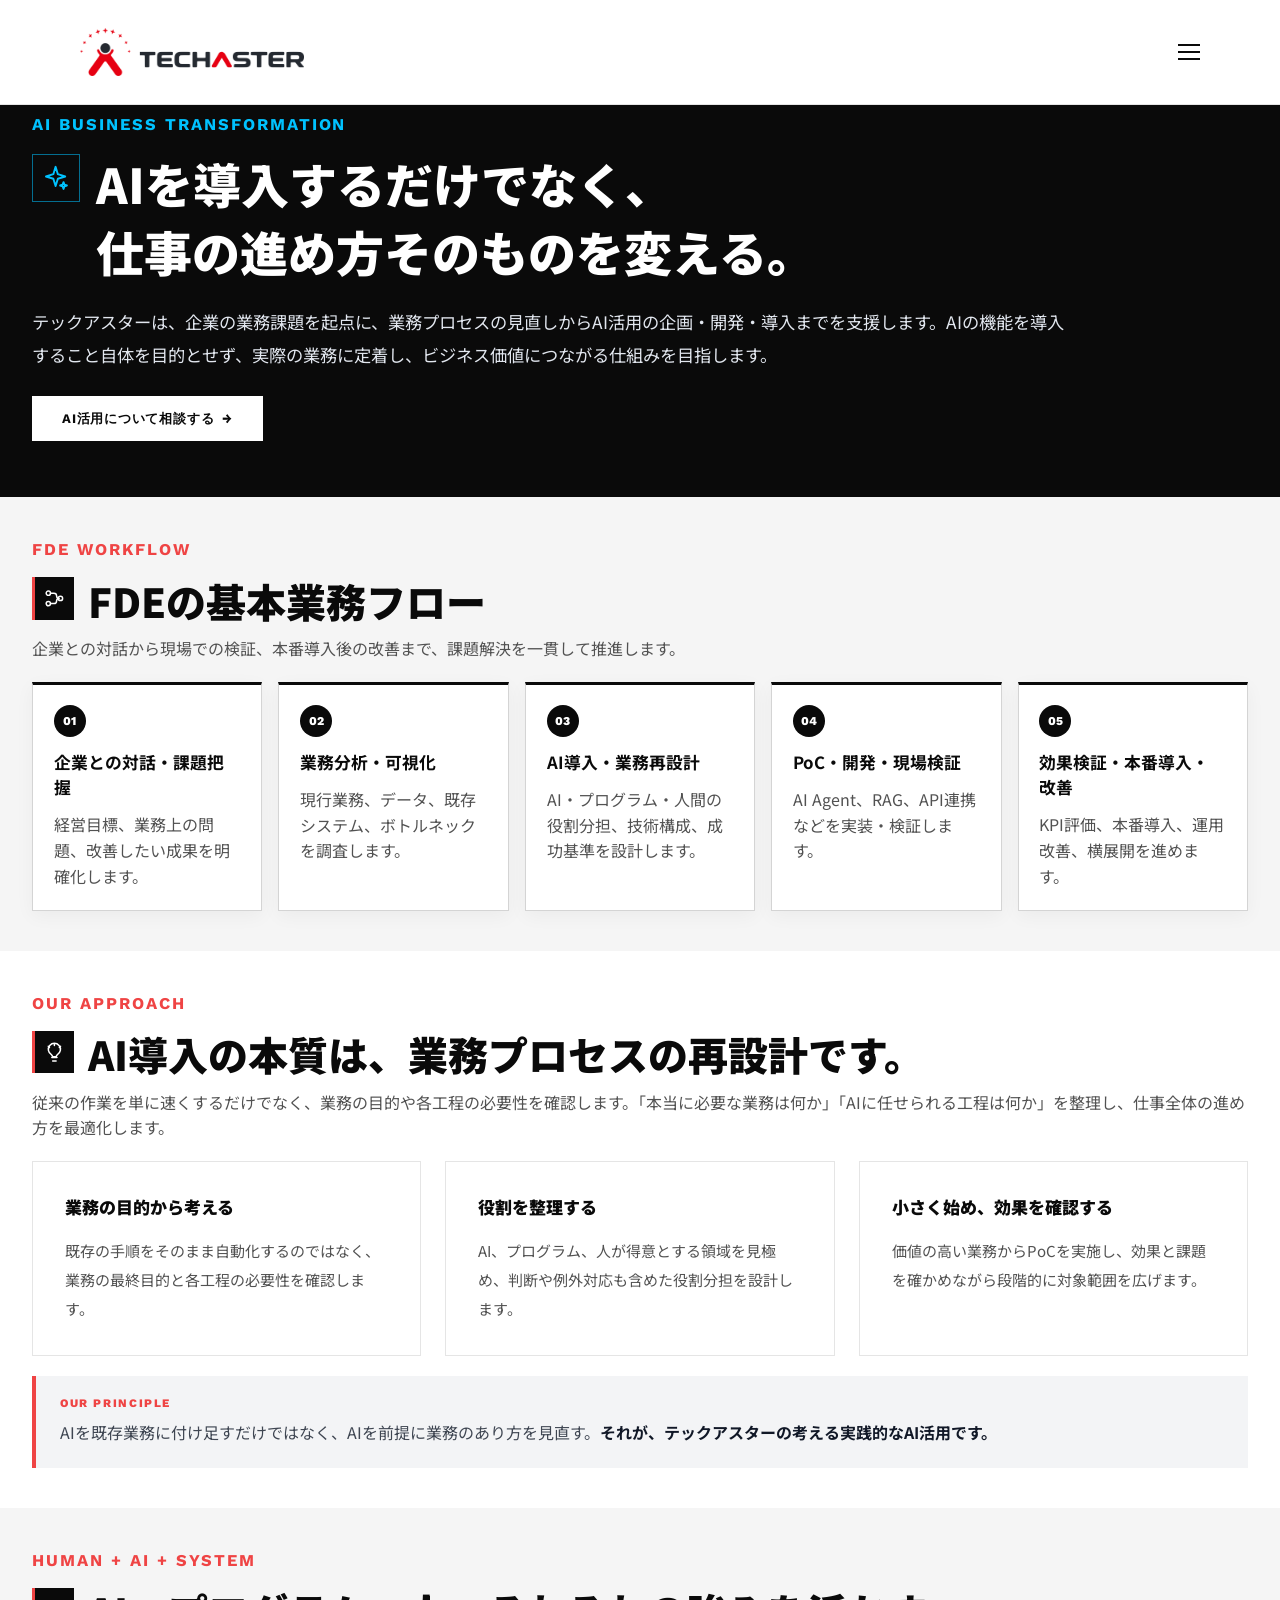
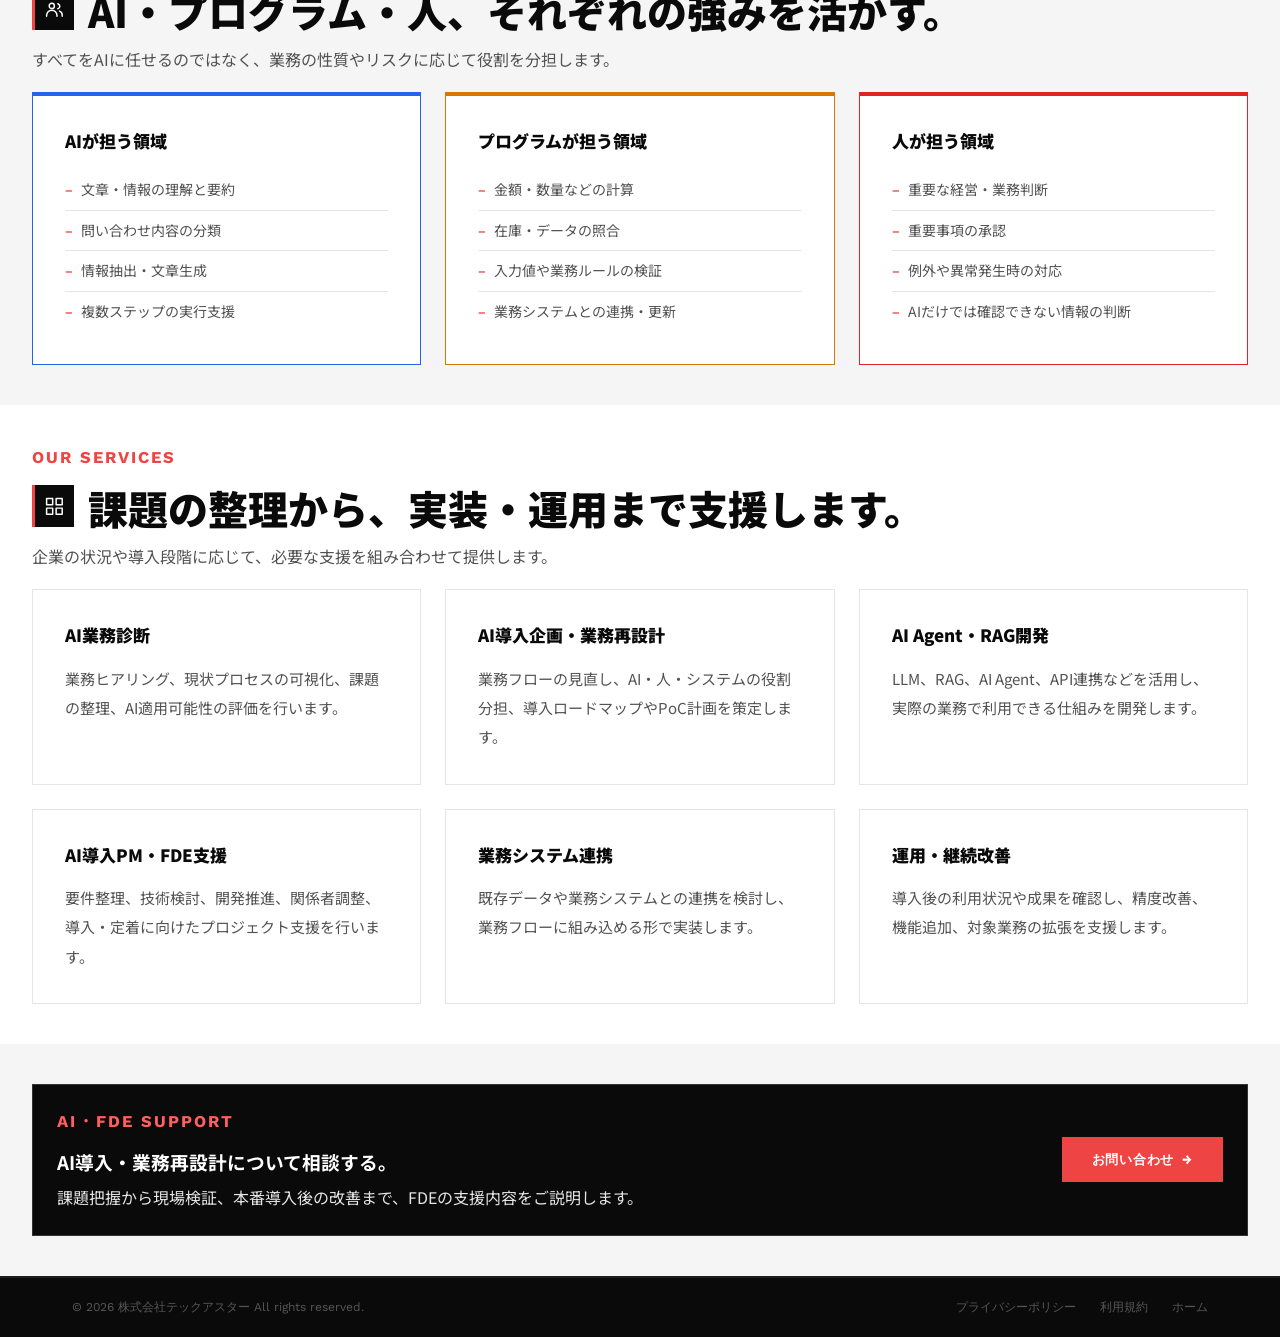
==== commit 47fe4f67: "【HP】細かい調整" ====
--- a/ai/index.html
+++ b/ai/index.html
@@ -44,9 +44,9 @@
         .ai-title-icon { display: grid; flex: 0 0 2.65rem; width: 2.65rem; height: 2.65rem; place-items: center; margin-top: .1rem; border-left: 3px solid var(--color-strike); background: var(--color-black); color: #fff; }
         .ai-title-icon svg { width: 1.3rem; height: 1.3rem; fill: none; stroke: currentColor; stroke-width: 1.7; stroke-linecap: round; stroke-linejoin: round; }
         .ai-section-header { margin-bottom: 1.25rem !important; }
-        .ai-page-role { border-top: 3px solid var(--color-voltage); }
-        .ai-page-role:nth-child(2) { border-color: #16a085; }
-        .ai-page-role:nth-child(3) { border-color: var(--color-strike); }
+        .ai-business-page .detail-card.ai-page-role { border: 1px solid #2563eb; border-top: 4px solid #2563eb; }
+        .ai-business-page .detail-card.ai-page-role:nth-child(2) { border-color: #d97706; }
+        .ai-business-page .detail-card.ai-page-role:nth-child(3) { border-color: #dc2626; }
         .ai-page-cta { display: flex; align-items: center; justify-content: space-between; gap: 2rem; margin-top: 0; padding: 1.5rem; border: 1px solid #333; background: #0a0a0a; color: #fff; }
         .ai-page-cta .section-overline { color: #ff5f5f; }
         .ai-page-cta h3 { margin-bottom: .5rem; color: #fff; }
--- a/style.css
+++ b/style.css
@@ -1274,12 +1274,14 @@
 
 .footer__nav-title::before {
     display: inline-block;
-    width: 18px;
-    height: 2px;
-    margin: 0 var(--sp-2) 0.25em 0;
-    background: var(--color-strike);
+    width: 10px;
+    height: 10px;
+    margin: 0 .65rem 0 0;
+    background: linear-gradient(135deg, #ff7043, #f43f5e);
+    clip-path: polygon(50% 0, 61% 38%, 100% 50%, 61% 62%, 50% 100%, 39% 62%, 0 50%, 39% 38%);
+    filter: drop-shadow(0 0 4px rgba(244, 63, 94, .65));
     content: "";
-    vertical-align: middle;
+    vertical-align: -1px;
 }
 
 .footer__nav-list {
@@ -1870,6 +1872,21 @@
     color: var(--color-strike);
 }
 
+.company-list dd .company-profile-link {
+    display: inline-flex;
+    align-items: center;
+    gap: .6rem;
+    color: var(--color-black);
+    font-weight: 700;
+    text-decoration: underline;
+    text-decoration-color: var(--color-strike);
+    text-decoration-thickness: 1px;
+    text-underline-offset: .22em;
+    transition: color var(--dur-fast);
+}
+.company-profile-link svg { width: 1.4rem; height: 1.4rem; flex: 0 0 auto; fill: none; stroke: var(--color-strike); stroke-width: 1.6; stroke-linecap: round; stroke-linejoin: round; }
+.company-list dd .company-profile-link:hover { color: var(--color-strike); }
+
 /* ========== 代表・会社紹介 ========== */
 .representative-intro {
     padding: 180px 0 var(--sp-24);
@@ -1971,6 +1988,18 @@
     font-weight: 700;
 }
 
+.representative-greeting__signature span {
+    display: block;
+    margin-top: var(--sp-4);
+    text-align: right;
+    font-size: 1.2rem;
+    font-weight: 400;
+}
+
+.representative-greeting__signature {
+    font-weight: 400;
+}
+
 .representative-origin__signature {
     color: var(--color-white);
 }
@@ -1995,13 +2024,6 @@
     color: rgba(255, 255, 255, 0.72);
 }
 
-.representative-origin__slogan {
-    margin-top: var(--sp-5);
-    color: var(--color-white);
-    font-size: clamp(1.1667rem, 2.667vw, 1.6667rem);
-    line-height: 1.35;
-}
-
 .representative-company-section {
     scroll-margin-top: 120px;
 }
@@ -2045,10 +2067,6 @@
     .representative-origin__copy {
         width: 100%;
         min-width: 0;
-    }
-
-    .representative-origin__slogan {
-        max-width: none;
     }
 
     .representative-intro__title {
@@ -2086,7 +2104,7 @@
 }
 .hero-scope__list { display: grid; grid-template-columns: repeat(3, minmax(0, 1fr)); }
 .hero-scope__list li + li { border-left: 1px solid rgba(255, 255, 255, .16); }
-.hero-scope__list li a { display: grid; min-height: 120px; grid-template-columns: 2.7rem minmax(0, 1fr) 1rem; align-items: center; gap: 1rem; padding: 1.35rem 1.4rem 1.35rem 0; border: 0; font-size: 1rem; }
+.hero-scope__list li a { display: grid; min-height: 120px; grid-template-columns: 2.7rem minmax(0, 1fr); align-items: start; gap: 1rem; padding: 1.35rem 1.4rem 1.35rem 0; border: 0; font-size: 1rem; }
 .hero-scope__list li + li a { padding-left: 1.4rem; }
 .hero-scope__list li a:hover { background: linear-gradient(90deg, rgba(255, 255, 255, .04), transparent); }
 .hero-scope__list li a .hero-scope__icon { display: grid; width: 2.7rem; height: 2.7rem; place-items: center; border: 1px solid var(--color-strike); background: var(--color-strike); color: #fff; transition: border-color var(--dur-fast), background var(--dur-fast), color var(--dur-fast); }
@@ -2095,8 +2113,13 @@
 .hero-scope__list li a .hero-scope__copy { display: grid; gap: .35rem; font-family: var(--font-jp); }
 .hero-scope__copy strong { color: #fff; font-family: var(--font-jp); font-size: clamp(1rem, 1.4vw, 1.2rem); }
 .hero-scope__copy small { color: rgba(255, 255, 255, .62); font-family: var(--font-jp); font-size: .82rem; font-weight: 400; }
-.hero-scope__list li a .hero-scope__arrow { color: rgba(255, 255, 255, .5); font-family: var(--font-en); transition: color var(--dur-fast), transform var(--dur-fast); }
-.hero-scope__list li a:hover .hero-scope__arrow { color: var(--color-strike); transform: translate(2px, -2px); }
+@media (max-width: 1000px) {
+    .hero-scope__list { grid-template-columns: 1fr; }
+    .hero-scope__list li + li { border-left: 0; border-top: 1px solid rgba(255, 255, 255, .16); }
+    .hero-scope__list li a,
+    .hero-scope__list li + li a { min-height: 84px; grid-template-columns: 2.7rem minmax(0, 1fr); align-items: center; gap: .9rem; padding: .85rem .25rem; }
+    .hero-scope__list li + li a { padding-left: .25rem; }
+}
 
 @media (max-width: 900px) {
     .hero-section__title {
@@ -2112,11 +2135,6 @@
 @media (max-width: 640px) {
     .hero-section__inner { gap: 2rem; }
     .hero-section__title { font-size: clamp(1.65rem, 7.5vw, 2.55rem); }
-    .hero-scope__list { grid-template-columns: 1fr; }
-    .hero-scope__list li + li { border-left: 0; border-top: 1px solid rgba(255, 255, 255, .16); }
-    .hero-scope__list li a,
-    .hero-scope__list li + li a { min-height: 84px; grid-template-columns: 2.5rem minmax(0, 1fr) 1rem; gap: .75rem; padding: .85rem .25rem; }
-    .hero-scope__list li + li a { padding-left: .25rem; }
     .hero-scope__list li a .hero-scope__icon { width: 2.5rem; height: 2.5rem; }
     .hero-scope__copy strong { font-size: 1rem; }
     .hero-scope__copy small { font-size: .75rem; }
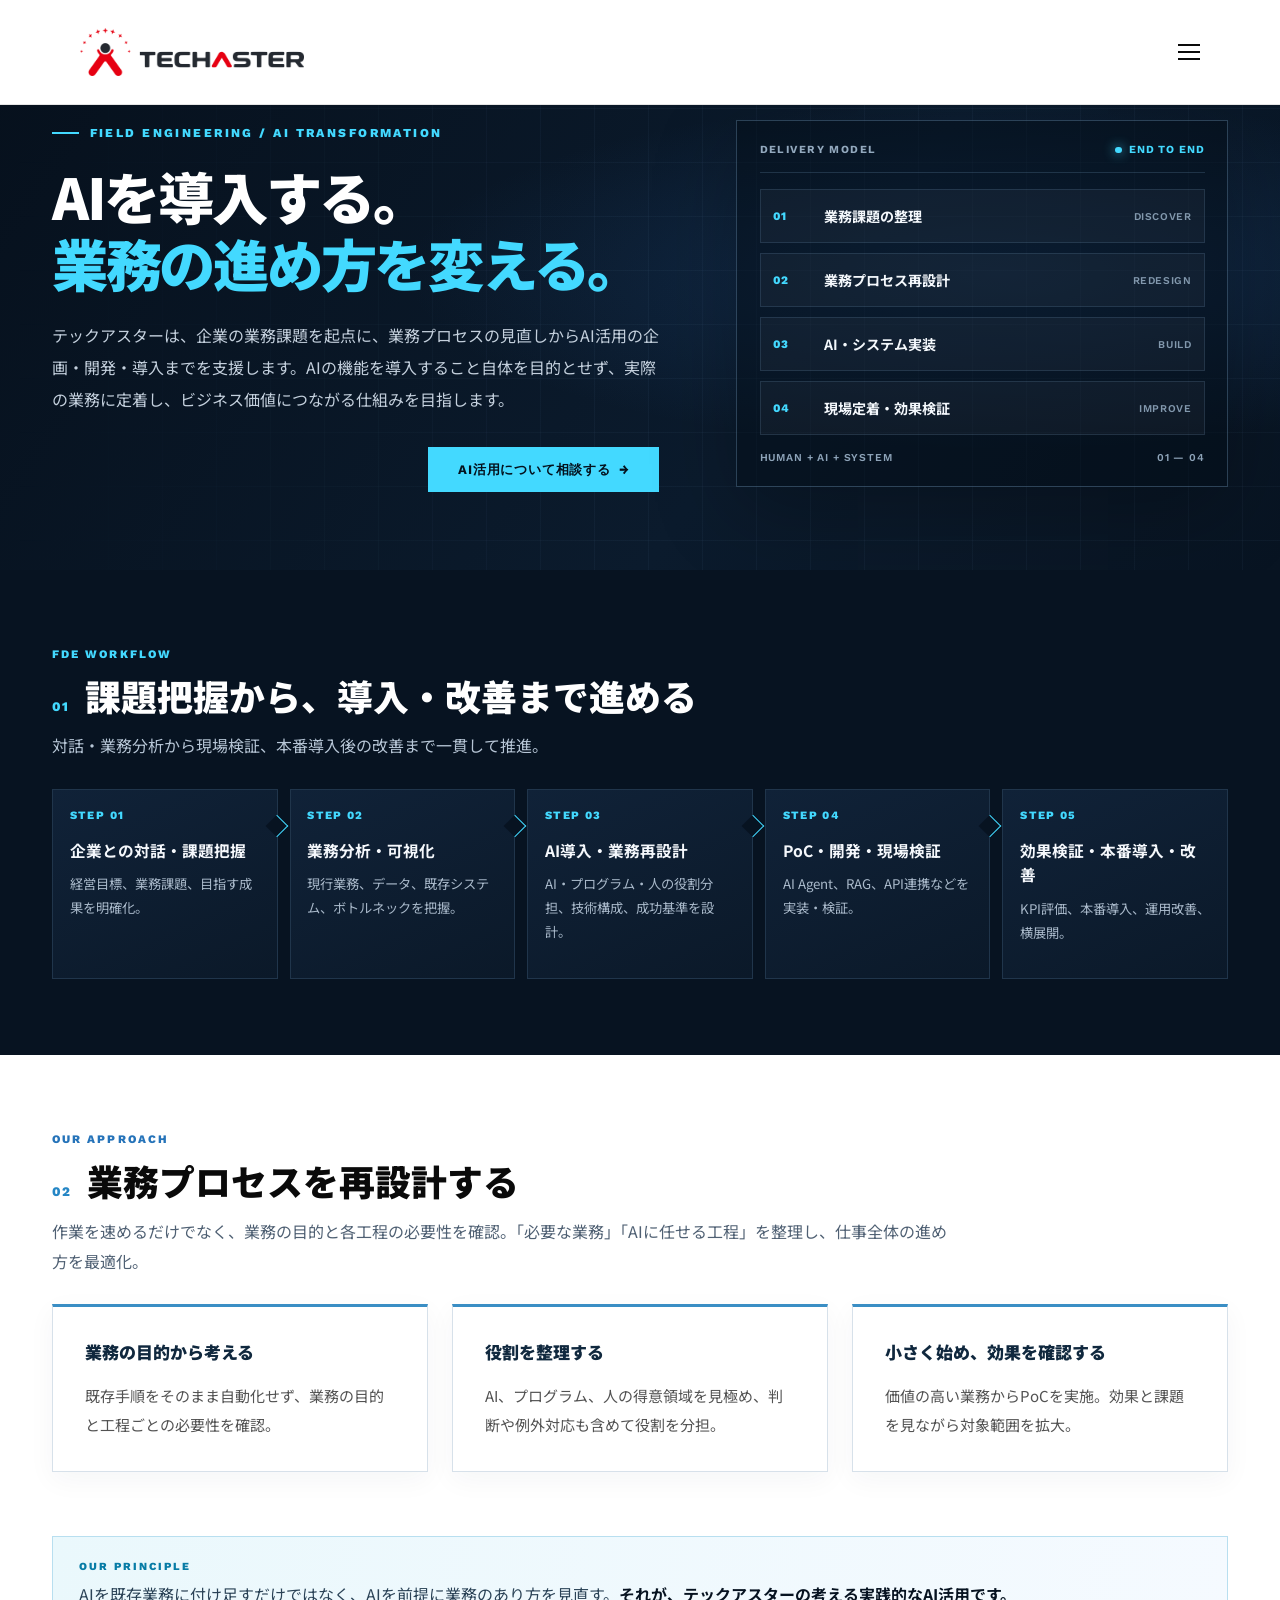
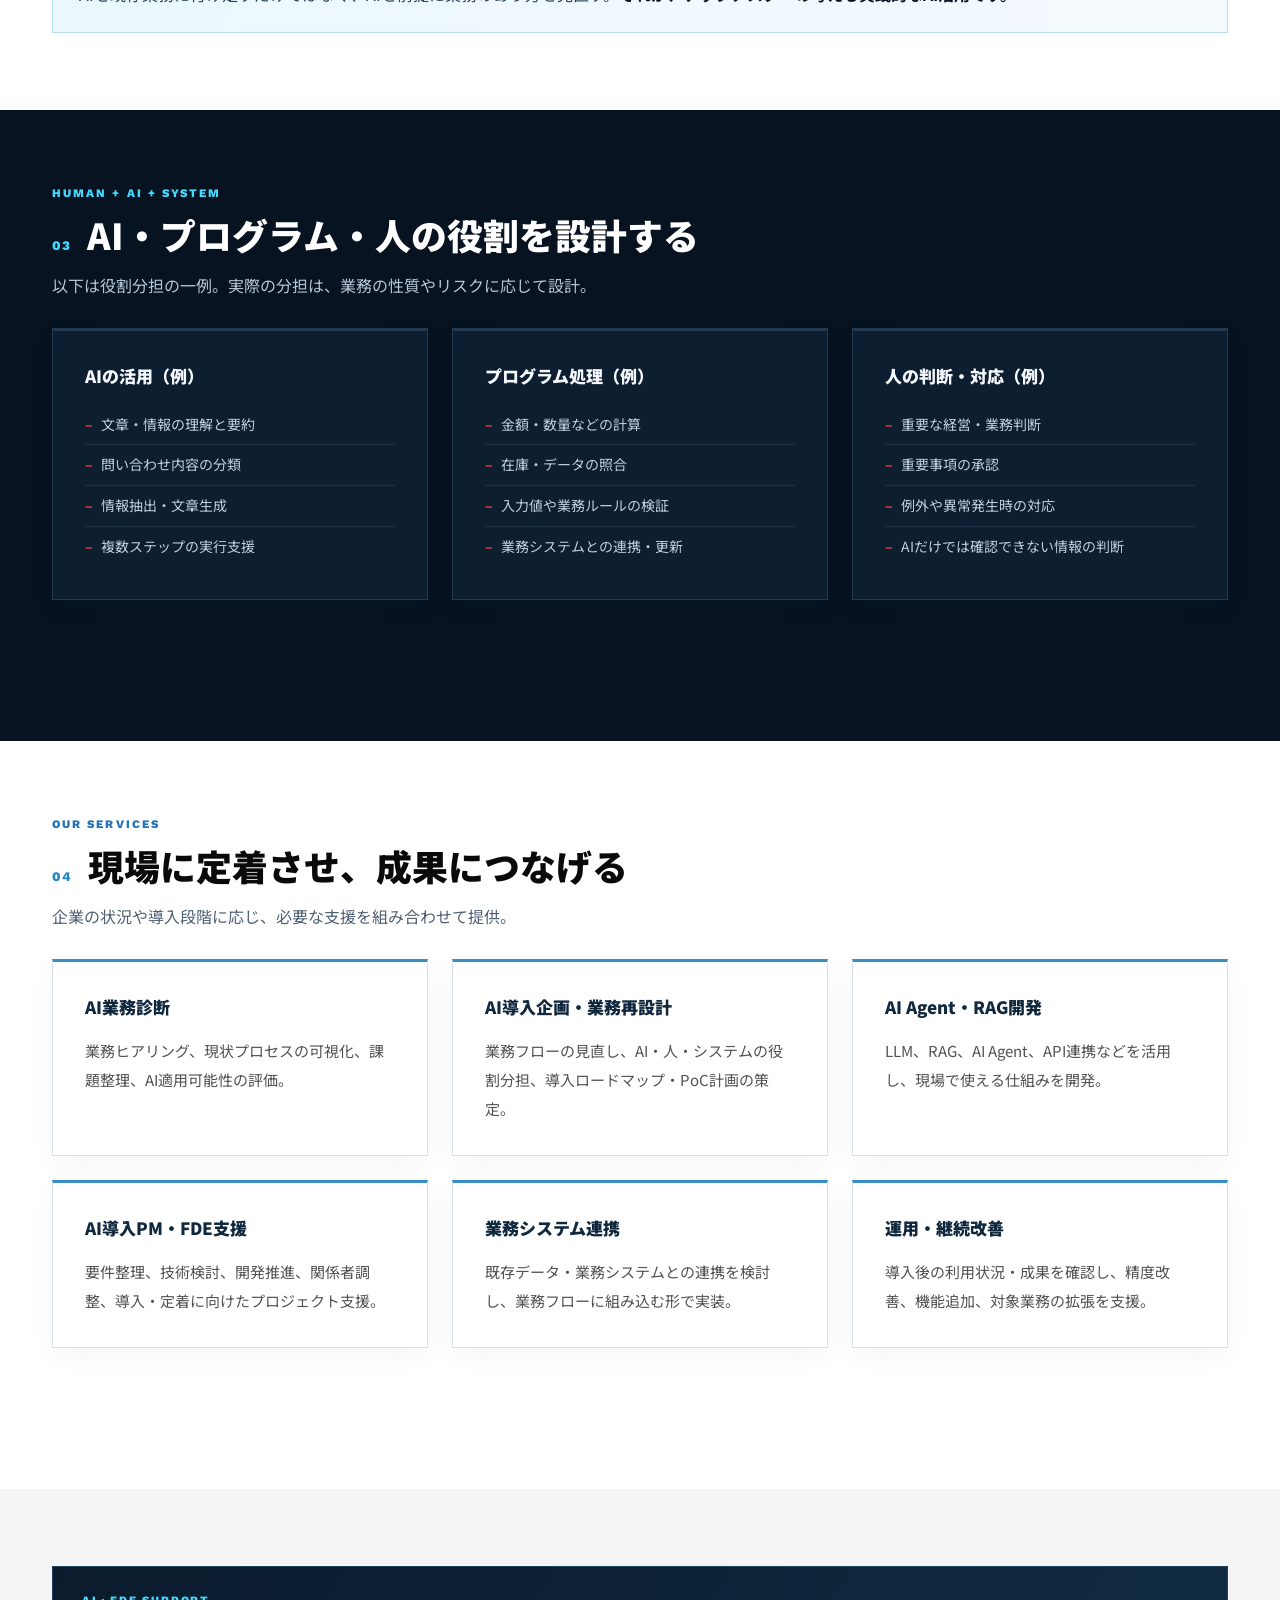
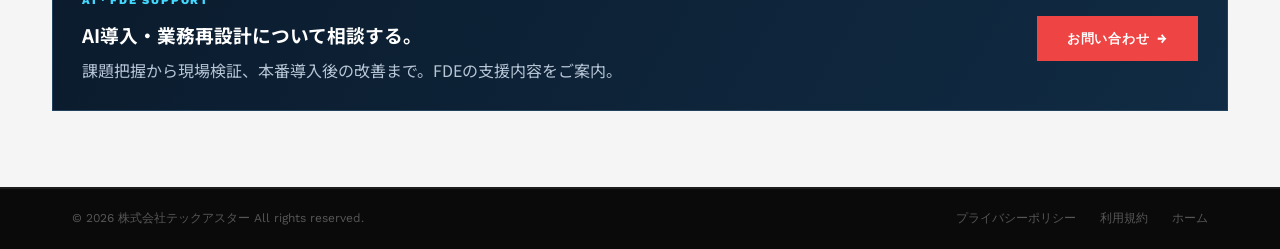
==== commit 64cc9b07: "【HP】FDEページ見直し" ====
--- a/ai/index.html
+++ b/ai/index.html
@@ -16,43 +16,88 @@
     <link rel="icon" type="image/png" href="../assets/icons/favicon.png">
     <link rel="stylesheet" href="../style.css">
     <style>
-        .ai-business-page .container { max-width: 1380px; }
-        .ai-business-page .detail-section { padding: clamp(2.5rem, 3vw, 3.25rem) 0; }
-        .ai-business-page .section-header { margin-bottom: 1.5rem; }
-        .ai-business-page .detail-grid { margin-bottom: 0; }
-        .ai-page-hero { padding: 7rem 0 3.5rem; background: var(--color-black); color: var(--color-white); }
-        .ai-page-hero .section-overline { color: #00c2ff; }
-        .ai-page-hero__heading { display: flex; align-items: flex-start; gap: 1rem; }
-        .ai-page-hero__icon { display: grid; flex: 0 0 3rem; width: 3rem; height: 3rem; place-items: center; margin-top: .2rem; border: 1px solid rgba(0, 194, 255, .55); color: #00c2ff; }
-        .ai-page-hero__icon svg { width: 1.7rem; height: 1.7rem; fill: none; stroke: currentColor; stroke-width: 1.7; stroke-linecap: round; stroke-linejoin: round; }
-        .ai-page-hero h1 { max-width: 900px; margin: 0 0 1.25rem; font-size: clamp(1.8rem, 4vw, 3rem); line-height: 1.4; font-weight: 900; }
-        .ai-page-hero p { max-width: 1040px; color: #e2e7ef; font-size: clamp(1.05rem, 1.35vw, 1.2rem); line-height: 1.95; }
-        .ai-page-hero .btn { margin-top: 1.5rem; }
-        .ai-page-flow { display: grid; grid-template-columns: repeat(5, minmax(0, 1fr)); gap: 1rem; counter-reset: fde; }
-        .ai-page-flow article { position: relative; min-height: 190px; padding: 1.3rem; border: 1px solid var(--color-border-medium); border-top: 3px solid var(--color-black); background: var(--color-white); box-shadow: 0 5px 18px rgba(10, 10, 10, .045); transition: transform .2s ease, box-shadow .2s ease; }
-        .ai-page-flow article:hover { transform: translateY(-3px); box-shadow: 0 10px 24px rgba(10, 10, 10, .1); }
-        .ai-page-flow article::before { counter-increment: fde; content: "0" counter(fde); display: grid; width: 2rem; height: 2rem; place-items: center; margin-bottom: .8rem; border-radius: 50%; background: var(--color-black); color: var(--color-white); font: 800 .75rem var(--font-ui); }
-        .ai-page-flow h3 { margin-bottom: .75rem; font-size: 1.05rem; line-height: 1.5; }
-        .ai-page-flow p, .ai-page-copy { color: var(--color-text-secondary); }
-        .ai-page-copy { max-width: none; margin-bottom: 1.25rem; font-size: 1rem; }
-        .ai-page-statement { width: 100%; margin-top: 1.25rem; padding: 1.25rem 1.5rem; border-left: 4px solid var(--color-strike); background: #f3f4f6; }
-        .ai-page-statement span { display: block; margin-bottom: .45rem; color: var(--color-strike); font: 800 .72rem var(--font-ui); letter-spacing: .14em; }
-        .ai-page-statement p { color: #3f4652; font-size: 1rem; line-height: 1.9; }
-        .ai-page-statement strong { color: #111827; }
-        .ai-section-heading { display: flex; align-items: flex-start; gap: .85rem; margin-bottom: .65rem; }
+        .ai-business-page {
+            --ai-ink: #071321;
+            --ai-panel: #0c1c2e;
+            --ai-line: #24384d;
+            --ai-cyan: #43d9ff;
+            --ai-blue: #557cff;
+            --ai-muted: #aab9ca;
+            overflow: hidden;
+        }
+        .ai-business-page .container { max-width: 1240px; }
+        .ai-business-page .detail-section { padding: clamp(3.25rem, 6vw, 5.5rem) 0; }
+        .ai-business-page .section-header { margin-bottom: 2rem; }
+        .ai-business-page .section-title { font-size: clamp(1.65rem, 2.8vw, 2.35rem); line-height: 1.4; }
+        .ai-page-hero {
+            position: relative;
+            isolation: isolate;
+            min-height: 570px;
+            padding: 7.2rem 0 4.25rem;
+            color: #fff;
+            background: radial-gradient(ellipse at 78% 48%, rgba(42, 99, 170, .26), transparent 42%), linear-gradient(125deg, #06101c, #0b1b2d 62%, #081422);
+        }
+        .ai-page-hero::before {
+            position: absolute; z-index: -1; inset: 0; content: "";
+            background-image: linear-gradient(rgba(115, 155, 196, .06) 1px, transparent 1px), linear-gradient(90deg, rgba(115, 155, 196, .06) 1px, transparent 1px);
+            background-size: 54px 54px;
+            mask-image: linear-gradient(90deg, transparent, #000 48%, #000);
+        }
+        .ai-page-hero__layout { display: grid; grid-template-columns: minmax(0, 1.05fr) minmax(330px, .85fr); align-items: center; gap: clamp(2.5rem, 6vw, 6rem); }
+        .ai-page-hero .section-overline { display: inline-flex; align-items: center; gap: .65rem; margin-bottom: 1.35rem; color: var(--ai-cyan); font: 800 .76rem var(--font-ui); letter-spacing: .2em; }
+        .ai-page-hero .section-overline::before { width: 1.7rem; height: 2px; background: var(--ai-cyan); content: ""; }
+        .ai-page-hero h1 { max-width: 720px; margin: 0 0 1.4rem; font-size: clamp(2.25rem, 4.4vw, 3.55rem); line-height: 1.2; font-weight: 900; letter-spacing: -.04em; }
+        .ai-page-hero h1 span { color: var(--ai-cyan); white-space: nowrap; }
+        .ai-page-hero__copy > p { max-width: 690px; margin: 0; color: #c4d0dd; font-size: clamp(1rem, 1.25vw, 1.12rem); line-height: 2; }
+        .ai-page-hero__action { display: flex; justify-content: flex-end; margin-top: 2rem; }
+        .ai-page-hero__action .btn { border-color: var(--ai-cyan); background: var(--ai-cyan); color: #04111d; }
+        .ai-page-hero__action .btn:hover { border-color: #fff; background: #fff; }
+        .ai-hero-visual { position: relative; padding: 1.4rem; border: 1px solid rgba(140, 186, 226, .28); background: rgba(3, 12, 22, .5); box-shadow: 0 24px 80px rgba(0, 0, 0, .24); }
+        .ai-hero-visual__top { display: flex; align-items: center; justify-content: space-between; padding-bottom: 1rem; border-bottom: 1px solid rgba(140, 186, 226, .18); color: #93a9be; font: 700 .68rem var(--font-ui); letter-spacing: .13em; }
+        .ai-hero-visual__status { display: inline-flex; align-items: center; gap: .45rem; color: var(--ai-cyan); letter-spacing: .08em; }
+        .ai-hero-visual__status::before { width: .4rem; height: .4rem; border-radius: 50%; background: currentColor; box-shadow: 0 0 12px currentColor; content: ""; }
+        .ai-hero-visual__steps { display: grid; gap: .65rem; margin: 1rem 0; }
+        .ai-hero-visual__step { display: grid; grid-template-columns: 2.4rem 1fr auto; align-items: center; gap: .8rem; min-height: 3.35rem; padding: .65rem .75rem; border: 1px solid rgba(140, 186, 226, .15); background: rgba(255, 255, 255, .035); }
+        .ai-hero-visual__step b { color: var(--ai-cyan); font: 800 .72rem var(--font-ui); }
+        .ai-hero-visual__step strong { color: #f4f8fc; font-size: .88rem; }
+        .ai-hero-visual__step small { color: #8298ad; font: 600 .65rem var(--font-ui); letter-spacing: .06em; }
+        .ai-hero-visual__foot { display: flex; justify-content: space-between; color: #8ea4b9; font: 600 .66rem var(--font-ui); letter-spacing: .08em; }
+        .ai-section-header { margin-bottom: 1.75rem !important; }
+        .ai-section-header .section-overline { display: block; margin-bottom: .55rem; color: #2573b9; font: 800 .72rem var(--font-ui); letter-spacing: .18em; }
+        .ai-section-heading { display: flex; align-items: baseline; gap: 1rem; margin-bottom: .55rem; }
+        .ai-section-heading::before { flex: 0 0 auto; color: #2586c5; content: attr(data-index); font: 800 .82rem var(--font-ui); letter-spacing: .08em; }
         .ai-section-heading .section-title { margin: 0; }
-        .ai-title-icon { display: grid; flex: 0 0 2.65rem; width: 2.65rem; height: 2.65rem; place-items: center; margin-top: .1rem; border-left: 3px solid var(--color-strike); background: var(--color-black); color: #fff; }
-        .ai-title-icon svg { width: 1.3rem; height: 1.3rem; fill: none; stroke: currentColor; stroke-width: 1.7; stroke-linecap: round; stroke-linejoin: round; }
-        .ai-section-header { margin-bottom: 1.25rem !important; }
-        .ai-business-page .detail-card.ai-page-role { border: 1px solid #2563eb; border-top: 4px solid #2563eb; }
-        .ai-business-page .detail-card.ai-page-role:nth-child(2) { border-color: #d97706; }
-        .ai-business-page .detail-card.ai-page-role:nth-child(3) { border-color: #dc2626; }
-        .ai-page-cta { display: flex; align-items: center; justify-content: space-between; gap: 2rem; margin-top: 0; padding: 1.5rem; border: 1px solid #333; background: #0a0a0a; color: #fff; }
-        .ai-page-cta .section-overline { color: #ff5f5f; }
-        .ai-page-cta h3 { margin-bottom: .5rem; color: #fff; }
-        .ai-page-cta p { color: #e5e5e5; }
-        @media (max-width: 900px) { .ai-page-flow { grid-template-columns: repeat(2, minmax(0, 1fr)); } .ai-page-flow article:last-child { grid-column: 1 / -1; } }
-        @media (max-width: 600px) { .ai-page-hero { padding: 6rem 0 3rem; } .ai-page-hero__heading { gap: .65rem; } .ai-page-hero__icon { flex-basis: 2.25rem; width: 2.25rem; height: 2.25rem; } .ai-page-flow { grid-template-columns: 1fr; } .ai-page-flow article:last-child { grid-column: auto; } .ai-page-flow article { min-height: 0; } .ai-page-cta { align-items: flex-start; flex-direction: column; } .ai-page-statement { padding: 1.1rem 1.2rem; } .ai-section-heading { gap: .65rem; } .ai-title-icon { flex-basis: 2.25rem; width: 2.25rem; height: 2.25rem; } }
+        .ai-page-copy { max-width: 900px; margin: .65rem 0 0; color: #4f6073; font-size: 1rem; line-height: 1.9; }
+        .ai-section--dark { position: relative; background: var(--ai-ink); color: #fff; }
+        .ai-section--dark .section-overline, .ai-section--dark .ai-section-heading::before { color: var(--ai-cyan); }
+        .ai-section--dark .ai-page-copy { color: #b7c6d6; }
+        .ai-page-flow { display: grid; grid-template-columns: repeat(5, minmax(0, 1fr)); gap: .75rem; counter-reset: flow; }
+        .ai-page-flow article { position: relative; min-height: 190px; padding: 1.2rem 1.05rem; border: 1px solid #20354b; background: linear-gradient(155deg, #102238, #0b1929); }
+        .ai-page-flow article:not(:last-child)::after { position: absolute; z-index: 1; top: 1.75rem; right: -.55rem; width: 1rem; height: 1rem; border-top: 1px solid var(--ai-cyan); border-right: 1px solid var(--ai-cyan); background: var(--ai-ink); content: ""; transform: rotate(45deg); }
+        .ai-page-flow article::before { display: block; margin-bottom: 1.05rem; counter-increment: flow; content: "STEP 0" counter(flow); color: var(--ai-cyan); font: 800 .7rem var(--font-ui); letter-spacing: .12em; }
+        .ai-page-flow h3 { margin-bottom: .6rem; color: #f5f8fc; font-size: .98rem; line-height: 1.55; }
+        .ai-page-flow p { margin: 0; color: #a9b9ca; font-size: .83rem; line-height: 1.8; }
+        .ai-page-statement { position: relative; width: 100%; margin-top: 1.75rem; padding: 1.4rem 1.65rem; border: 1px solid #b8dff0; background: linear-gradient(100deg, #eaf8fc, #f5faff); }
+        .ai-page-statement span { display: block; margin-bottom: .4rem; color: #087ca6; font: 800 .68rem var(--font-ui); letter-spacing: .18em; }
+        .ai-page-statement p { margin: 0; color: #2b4357; font-size: 1rem; line-height: 1.9; }
+        .ai-page-statement strong { color: #071321; }
+        .ai-page-cards .detail-card { border: 1px solid #d7e1ea; border-top: 3px solid #3a8ec4; box-shadow: 0 8px 26px rgba(17, 43, 68, .045); }
+        .ai-page-cards .detail-card__title { color: #10283e; }
+        .ai-page-cards--roles .detail-card:nth-child(1) { border-top-color: #37c5e8; }
+        .ai-page-cards--roles .detail-card:nth-child(2) { border-top-color: #6682ff; }
+        .ai-page-cards--roles .detail-card:nth-child(3) { border-top-color: #e1a647; }
+        .ai-section--dark .ai-page-cards .detail-card { border-color: #233a51; background: #0d1e30; }
+        .ai-section--dark .ai-page-cards .detail-card__title { color: #f4f8fc; }
+        .ai-section--dark .ai-page-cards .detail-text { color: #b7c6d6; }
+        .ai-section--dark .detail-list li { color: #bfcede; border-color: #1e3348; }
+        .ai-page-cta { display: flex; align-items: center; justify-content: space-between; gap: 2rem; margin-top: 0; padding: 1.65rem 1.8rem; border: 1px solid #21415d; background: linear-gradient(120deg, #0b1b2d, #102b43); color: #fff; }
+        .ai-page-cta .section-overline { color: var(--ai-cyan); font: 800 .7rem var(--font-ui); letter-spacing: .16em; }
+        .ai-page-cta h3 { margin: .45rem 0; color: #fff; }
+        .ai-page-cta p { margin: 0; color: #b7c6d6; }
+        .ai-page-cta .btn { flex: 0 0 auto; }
+        @media (max-width: 1000px) { .ai-page-hero__layout { grid-template-columns: minmax(0, 1fr) minmax(280px, .8fr); gap: 2rem; } .ai-page-flow { grid-template-columns: repeat(3, minmax(0, 1fr)); } .ai-page-flow article:nth-child(3)::after { display: none; } }
+        @media (max-width: 760px) { .ai-page-hero { min-height: 0; padding: 6rem 0 3rem; } .ai-page-hero__layout { grid-template-columns: 1fr; } .ai-hero-visual { max-width: 540px; width: 100%; margin-inline: auto; } .ai-page-flow { grid-template-columns: repeat(2, minmax(0, 1fr)); } .ai-page-flow article:nth-child(3)::after { display: block; } .ai-page-flow article:nth-child(even)::after { display: none; } .ai-page-cta { align-items: flex-start; flex-direction: column; } }
+        @media (max-width: 520px) { .ai-page-hero h1 { font-size: clamp(1.75rem, 8.5vw, 2.6rem); } .ai-page-flow { grid-template-columns: 1fr; } .ai-page-flow article { min-height: 0; } .ai-page-flow article::after { display: none !important; } .ai-page-hero__action { margin-top: 1.4rem; } .ai-page-statement { padding: 1rem 1.1rem; } .ai-section-heading { align-items: flex-start; gap: .65rem; } }
     </style>
 </head>
 <body>
@@ -62,78 +107,88 @@
             <div class="navbar__logo"><a href="../index.html" class="logo-link" aria-label="株式会社テックアスター トップへ"><img class="logo-image logo-image--light" src="../assets/icons/techaster_horizontal_for-light-bg_transparent.png" alt="TECHASTER"></a></div>
             <button class="navbar__toggle" id="navToggle" aria-controls="primaryNav" aria-expanded="false" aria-label="ナビゲーションを開く"><span class="hamburger" aria-hidden="true"></span></button>
             <ul class="navbar__menu" id="primaryNav" role="list">
-                <li><a href="../index.html">ホーム</a></li>
-                <li><a href="#fde-flow">基本業務フロー</a></li>
-                <li><a href="#approach">業務再設計</a></li>
-                <li><a href="#roles">役割分担</a></li>
-                <li><a href="#services">支援内容</a></li>
+                <li><a href="../index.html#home">ホーム</a></li>
+                <li><a href="../index.html#services">サービス</a></li>
+                <li><a href="../index.html#recruit">採用・協業</a></li>
                 <li><a href="../contact.html" class="nav-cta">お問い合わせ</a></li>
             </ul>
         </nav>
     </header>
     <main id="main-content" class="ai-business-page">
         <section class="ai-page-hero" aria-labelledby="aiPageTitle">
-            <div class="container">
-                <span class="section-overline">AI BUSINESS TRANSFORMATION</span>
-                <div class="ai-page-hero__heading"><span class="ai-page-hero__icon" aria-hidden="true"><svg viewBox="0 0 24 24"><path d="M12 2.5 14 9l6.5 2-6.5 2-2 6.5L10 13l-6.5-2L10 9l2-6.5Z"/><path d="m19 16 .8 2.2L22 19l-2.2.8L19 22l-.8-2.2L16 19l2.2-.8L19 16Z"/></svg></span><h1 id="aiPageTitle">AIを導入するだけでなく、<br>仕事の進め方そのものを変える。</h1></div>
-                <p>テックアスターは、企業の業務課題を起点に、業務プロセスの見直しからAI活用の企画・開発・導入までを支援します。AIの機能を導入すること自体を目的とせず、実際の業務に定着し、ビジネス価値につながる仕組みを目指します。</p>
-                <a href="../contact.html" class="btn btn--primary">AI活用について相談する <span aria-hidden="true">→</span></a>
+            <div class="container ai-page-hero__layout">
+                <div class="ai-page-hero__copy">
+                    <span class="section-overline">FIELD ENGINEERING / AI TRANSFORMATION</span>
+                    <h1 id="aiPageTitle">AIを導入する。<br><span>業務の進め方を変える。</span></h1>
+                    <p>テックアスターは、企業の業務課題を起点に、業務プロセスの見直しからAI活用の企画・開発・導入までを支援します。AIの機能を導入すること自体を目的とせず、実際の業務に定着し、ビジネス価値につながる仕組みを目指します。</p>
+                    <div class="ai-page-hero__action"><a href="../contact.html" class="btn">AI活用について相談する <span aria-hidden="true">→</span></a></div>
+                </div>
+                <div class="ai-hero-visual" aria-hidden="true">
+                    <div class="ai-hero-visual__top"><span>DELIVERY MODEL</span><span class="ai-hero-visual__status">END TO END</span></div>
+                    <div class="ai-hero-visual__steps">
+                        <div class="ai-hero-visual__step"><b>01</b><strong>業務課題の整理</strong><small>DISCOVER</small></div>
+                        <div class="ai-hero-visual__step"><b>02</b><strong>業務プロセス再設計</strong><small>REDESIGN</small></div>
+                        <div class="ai-hero-visual__step"><b>03</b><strong>AI・システム実装</strong><small>BUILD</small></div>
+                        <div class="ai-hero-visual__step"><b>04</b><strong>現場定着・効果検証</strong><small>IMPROVE</small></div>
+                    </div>
+                    <div class="ai-hero-visual__foot"><span>HUMAN + AI + SYSTEM</span><span>01 — 04</span></div>
+                </div>
             </div>
         </section>
 
-        <section id="fde-flow" class="detail-section detail-section--gray" aria-labelledby="fdeFlowTitle">
+        <section id="fde-flow" class="detail-section ai-section--dark" aria-labelledby="fdeFlowTitle">
             <div class="container">
-                <div class="section-header ai-section-header"><span class="section-overline">FDE WORKFLOW</span><div class="ai-section-heading"><span class="ai-title-icon" aria-hidden="true"><svg viewBox="0 0 24 24"><circle cx="5" cy="6" r="2.5"/><circle cx="19" cy="12" r="2.5"/><circle cx="5" cy="18" r="2.5"/><path d="M7.5 6h4a3 3 0 0 1 3 3v0a3 3 0 0 0 3 3M7.5 18h4a3 3 0 0 0 3-3v0a3 3 0 0 1 3-3"/></svg></span><h2 class="section-title" id="fdeFlowTitle">FDEの基本業務フロー</h2></div><p class="ai-page-copy">企業との対話から現場での検証、本番導入後の改善まで、課題解決を一貫して推進します。</p></div>
+                <div class="section-header ai-section-header"><span class="section-overline">FDE WORKFLOW</span><div class="ai-section-heading" data-index="01"><h2 class="section-title" id="fdeFlowTitle">課題把握から、導入・改善まで進める</h2></div><p class="ai-page-copy">対話・業務分析から現場検証、本番導入後の改善まで一貫して推進。</p></div>
                 <div class="ai-page-flow">
-                    <article><h3>企業との対話・課題把握</h3><p>経営目標、業務上の問題、改善したい成果を明確化します。</p></article>
-                    <article><h3>業務分析・可視化</h3><p>現行業務、データ、既存システム、ボトルネックを調査します。</p></article>
-                    <article><h3>AI導入・業務再設計</h3><p>AI・プログラム・人間の役割分担、技術構成、成功基準を設計します。</p></article>
-                    <article><h3>PoC・開発・現場検証</h3><p>AI Agent、RAG、API連携などを実装・検証します。</p></article>
-                    <article><h3>効果検証・本番導入・改善</h3><p>KPI評価、本番導入、運用改善、横展開を進めます。</p></article>
+                    <article><h3>企業との対話・課題把握</h3><p>経営目標、業務課題、目指す成果を明確化。</p></article>
+                    <article><h3>業務分析・可視化</h3><p>現行業務、データ、既存システム、ボトルネックを把握。</p></article>
+                    <article><h3>AI導入・業務再設計</h3><p>AI・プログラム・人の役割分担、技術構成、成功基準を設計。</p></article>
+                    <article><h3>PoC・開発・現場検証</h3><p>AI Agent、RAG、API連携などを実装・検証。</p></article>
+                    <article><h3>効果検証・本番導入・改善</h3><p>KPI評価、本番導入、運用改善、横展開。</p></article>
                 </div>
             </div>
         </section>
 
         <section id="approach" class="detail-section" aria-labelledby="approachTitle">
             <div class="container">
-                <div class="section-header ai-section-header"><span class="section-overline">OUR APPROACH</span><div class="ai-section-heading"><span class="ai-title-icon" aria-hidden="true"><svg viewBox="0 0 24 24"><path d="M9 18h6M10 22h4M8.5 14.5a7 7 0 1 1 7 0c-.9.7-1.3 1.5-1.5 2.5h-4c-.2-1-.6-1.8-1.5-2.5Z"/><path d="M12 2v2M4.9 4.9l1.4 1.4M19.1 4.9l-1.4 1.4"/></svg></span><h2 class="section-title" id="approachTitle">AI導入の本質は、業務プロセスの再設計です。</h2></div><p class="ai-page-copy">従来の作業を単に速くするだけでなく、業務の目的や各工程の必要性を確認します。「本当に必要な業務は何か」「AIに任せられる工程は何か」を整理し、仕事全体の進め方を最適化します。</p></div>
-                <div class="detail-grid detail-grid--3">
-                    <article class="detail-card"><h3 class="detail-card__title">業務の目的から考える</h3><p class="detail-text">既存の手順をそのまま自動化するのではなく、業務の最終目的と各工程の必要性を確認します。</p></article>
-                    <article class="detail-card"><h3 class="detail-card__title">役割を整理する</h3><p class="detail-text">AI、プログラム、人が得意とする領域を見極め、判断や例外対応も含めた役割分担を設計します。</p></article>
-                    <article class="detail-card"><h3 class="detail-card__title">小さく始め、効果を確認する</h3><p class="detail-text">価値の高い業務からPoCを実施し、効果と課題を確かめながら段階的に対象範囲を広げます。</p></article>
+                <div class="section-header ai-section-header"><span class="section-overline">OUR APPROACH</span><div class="ai-section-heading" data-index="02"><h2 class="section-title" id="approachTitle">業務プロセスを再設計する</h2></div><p class="ai-page-copy">作業を速めるだけでなく、業務の目的と各工程の必要性を確認。「必要な業務」「AIに任せる工程」を整理し、仕事全体の進め方を最適化。</p></div>
+                <div class="detail-grid detail-grid--3 ai-page-cards">
+                    <article class="detail-card"><h3 class="detail-card__title">業務の目的から考える</h3><p class="detail-text">既存手順をそのまま自動化せず、業務の目的と工程ごとの必要性を確認。</p></article>
+                    <article class="detail-card"><h3 class="detail-card__title">役割を整理する</h3><p class="detail-text">AI、プログラム、人の得意領域を見極め、判断や例外対応も含めて役割を分担。</p></article>
+                    <article class="detail-card"><h3 class="detail-card__title">小さく始め、効果を確認する</h3><p class="detail-text">価値の高い業務からPoCを実施。効果と課題を見ながら対象範囲を拡大。</p></article>
                 </div>
                 <aside class="ai-page-statement"><span>OUR PRINCIPLE</span><p>AIを既存業務に付け足すだけではなく、AIを前提に業務のあり方を見直す。<strong>それが、テックアスターの考える実践的なAI活用です。</strong></p></aside>
             </div>
         </section>
 
-        <section id="roles" class="detail-section detail-section--gray" aria-labelledby="rolesTitle">
+        <section id="roles" class="detail-section ai-section--dark" aria-labelledby="rolesTitle">
             <div class="container">
-                <div class="section-header ai-section-header"><span class="section-overline">HUMAN + AI + SYSTEM</span><div class="ai-section-heading"><span class="ai-title-icon" aria-hidden="true"><svg viewBox="0 0 24 24"><circle cx="9" cy="8" r="3"/><path d="M3 20v-1a6 6 0 0 1 12 0v1M16 5.5a3 3 0 0 1 0 5.8M18 14a5 5 0 0 1 3 4.6V20"/></svg></span><h2 class="section-title" id="rolesTitle">AI・プログラム・人、それぞれの強みを活かす。</h2></div><p class="ai-page-copy">すべてをAIに任せるのではなく、業務の性質やリスクに応じて役割を分担します。</p></div>
-                <div class="detail-grid detail-grid--3">
-                    <article class="detail-card ai-page-role"><h3 class="detail-card__title">AIが担う領域</h3><ul class="detail-list"><li>文章・情報の理解と要約</li><li>問い合わせ内容の分類</li><li>情報抽出・文章生成</li><li>複数ステップの実行支援</li></ul></article>
-                    <article class="detail-card ai-page-role"><h3 class="detail-card__title">プログラムが担う領域</h3><ul class="detail-list"><li>金額・数量などの計算</li><li>在庫・データの照合</li><li>入力値や業務ルールの検証</li><li>業務システムとの連携・更新</li></ul></article>
-                    <article class="detail-card ai-page-role"><h3 class="detail-card__title">人が担う領域</h3><ul class="detail-list"><li>重要な経営・業務判断</li><li>重要事項の承認</li><li>例外や異常発生時の対応</li><li>AIだけでは確認できない情報の判断</li></ul></article>
+                <div class="section-header ai-section-header"><span class="section-overline">HUMAN + AI + SYSTEM</span><div class="ai-section-heading" data-index="03"><h2 class="section-title" id="rolesTitle">AI・プログラム・人の役割を設計する</h2></div><p class="ai-page-copy">以下は役割分担の一例。実際の分担は、業務の性質やリスクに応じて設計。</p></div>
+                <div class="detail-grid detail-grid--3 ai-page-cards ai-page-cards--roles">
+                    <article class="detail-card ai-page-role"><h3 class="detail-card__title">AIの活用（例）</h3><ul class="detail-list"><li>文章・情報の理解と要約</li><li>問い合わせ内容の分類</li><li>情報抽出・文章生成</li><li>複数ステップの実行支援</li></ul></article>
+                    <article class="detail-card ai-page-role"><h3 class="detail-card__title">プログラム処理（例）</h3><ul class="detail-list"><li>金額・数量などの計算</li><li>在庫・データの照合</li><li>入力値や業務ルールの検証</li><li>業務システムとの連携・更新</li></ul></article>
+                    <article class="detail-card ai-page-role"><h3 class="detail-card__title">人の判断・対応（例）</h3><ul class="detail-list"><li>重要な経営・業務判断</li><li>重要事項の承認</li><li>例外や異常発生時の対応</li><li>AIだけでは確認できない情報の判断</li></ul></article>
                 </div>
             </div>
         </section>
 
         <section id="services" class="detail-section" aria-labelledby="aiServicesTitle">
             <div class="container">
-                <div class="section-header ai-section-header"><span class="section-overline">OUR SERVICES</span><div class="ai-section-heading"><span class="ai-title-icon" aria-hidden="true"><svg viewBox="0 0 24 24"><rect x="3" y="3" width="7" height="7"/><rect x="14" y="3" width="7" height="7"/><rect x="3" y="14" width="7" height="7"/><rect x="14" y="14" width="7" height="7"/></svg></span><h2 class="section-title" id="aiServicesTitle">課題の整理から、実装・運用まで支援します。</h2></div><p class="ai-page-copy">企業の状況や導入段階に応じて、必要な支援を組み合わせて提供します。</p></div>
-                <div class="detail-grid detail-grid--3">
-                    <article class="detail-card"><h3 class="detail-card__title">AI業務診断</h3><p class="detail-text">業務ヒアリング、現状プロセスの可視化、課題の整理、AI適用可能性の評価を行います。</p></article>
-                    <article class="detail-card"><h3 class="detail-card__title">AI導入企画・業務再設計</h3><p class="detail-text">業務フローの見直し、AI・人・システムの役割分担、導入ロードマップやPoC計画を策定します。</p></article>
-                    <article class="detail-card"><h3 class="detail-card__title">AI Agent・RAG開発</h3><p class="detail-text">LLM、RAG、AI Agent、API連携などを活用し、実際の業務で利用できる仕組みを開発します。</p></article>
-                    <article class="detail-card"><h3 class="detail-card__title">AI導入PM・FDE支援</h3><p class="detail-text">要件整理、技術検討、開発推進、関係者調整、導入・定着に向けたプロジェクト支援を行います。</p></article>
-                    <article class="detail-card"><h3 class="detail-card__title">業務システム連携</h3><p class="detail-text">既存データや業務システムとの連携を検討し、業務フローに組み込める形で実装します。</p></article>
-                    <article class="detail-card"><h3 class="detail-card__title">運用・継続改善</h3><p class="detail-text">導入後の利用状況や成果を確認し、精度改善、機能追加、対象業務の拡張を支援します。</p></article>
+                <div class="section-header ai-section-header"><span class="section-overline">OUR SERVICES</span><div class="ai-section-heading" data-index="04"><h2 class="section-title" id="aiServicesTitle">現場に定着させ、成果につなげる</h2></div><p class="ai-page-copy">企業の状況や導入段階に応じ、必要な支援を組み合わせて提供。</p></div>
+                <div class="detail-grid detail-grid--3 ai-page-cards">
+                    <article class="detail-card"><h3 class="detail-card__title">AI業務診断</h3><p class="detail-text">業務ヒアリング、現状プロセスの可視化、課題整理、AI適用可能性の評価。</p></article>
+                    <article class="detail-card"><h3 class="detail-card__title">AI導入企画・業務再設計</h3><p class="detail-text">業務フローの見直し、AI・人・システムの役割分担、導入ロードマップ・PoC計画の策定。</p></article>
+                    <article class="detail-card"><h3 class="detail-card__title">AI Agent・RAG開発</h3><p class="detail-text">LLM、RAG、AI Agent、API連携などを活用し、現場で使える仕組みを開発。</p></article>
+                    <article class="detail-card"><h3 class="detail-card__title">AI導入PM・FDE支援</h3><p class="detail-text">要件整理、技術検討、開発推進、関係者調整、導入・定着に向けたプロジェクト支援。</p></article>
+                    <article class="detail-card"><h3 class="detail-card__title">業務システム連携</h3><p class="detail-text">既存データ・業務システムとの連携を検討し、業務フローに組み込む形で実装。</p></article>
+                    <article class="detail-card"><h3 class="detail-card__title">運用・継続改善</h3><p class="detail-text">導入後の利用状況・成果を確認し、精度改善、機能追加、対象業務の拡張を支援。</p></article>
                 </div>
             </div>
         </section>
 
         <section class="detail-section detail-section--gray" aria-label="AI・FDEについてのご相談">
             <div class="container">
-                <div class="ai-page-cta"><div><span class="section-overline">AI・FDE SUPPORT</span><h3>AI導入・業務再設計について相談する。</h3><p>課題把握から現場検証、本番導入後の改善まで、FDEの支援内容をご説明します。</p></div><a href="../contact.html" class="btn btn--strike">お問い合わせ <span aria-hidden="true">→</span></a></div>
+                <div class="ai-page-cta"><div><span class="section-overline">AI・FDE SUPPORT</span><h3>AI導入・業務再設計について相談する。</h3><p>課題把握から現場検証、本番導入後の改善まで。FDEの支援内容をご案内。</p></div><a href="../contact.html" class="btn btn--strike">お問い合わせ <span aria-hidden="true">→</span></a></div>
             </div>
         </section>
     </main>
--- a/style.css
+++ b/style.css
@@ -1701,6 +1701,19 @@
     font-size: 0.9375rem;
 }
 
+.web-process-line {
+    margin: var(--sp-4) 0 0;
+    padding: 1rem 1.25rem;
+    border-left: 4px solid var(--color-strike);
+    background: var(--color-white);
+    color: var(--color-black);
+    font-family: var(--font-jp);
+    font-size: 1rem;
+    font-weight: 700;
+    line-height: 1.8;
+    letter-spacing: 0.015em;
+}
+
 .detail-note {
     margin-top: var(--sp-5);
     font-family: var(--font-jp);
@@ -1710,8 +1723,7 @@
 }
 
 .detail-note::before,
-.recruitment-page__note::before,
-.recruitment-condition__hint::before {
+.recruitment-page__note::before {
     content: "※";
     display: inline-block;
     margin-right: 0.4em;
@@ -1947,10 +1959,12 @@
 
 .representative-greeting-section {
     background: var(--color-white);
+    padding: var(--sp-12) 0 0;
 }
 
 .representative-company-section {
     background: #F5F5F5;
+    padding: var(--sp-12) 0 var(--sp-16);
 }
 
 .representative-about-section {
@@ -1961,9 +1975,9 @@
     display: grid;
     grid-template-columns: 320px 1fr;
     gap: var(--sp-16);
-    padding: var(--sp-12) 0;
+    padding: var(--sp-6) 0;
     border-top: 2px solid var(--color-black);
-    border-bottom: 1px solid var(--color-border-medium);
+    border-bottom: 0;
 }
 
 .representative-greeting__copy,
@@ -2030,6 +2044,14 @@
 
 @media (max-width: 900px) {
 
+    .representative-greeting-section {
+        padding: var(--sp-8) 0 0;
+    }
+
+    .representative-company-section {
+        padding: var(--sp-8) 0 var(--sp-12);
+    }
+
     .detail-grid--3,
     .detail-grid--2,
     .detail-two {
@@ -2056,7 +2078,7 @@
     }
 
     .representative-greeting {
-        padding: var(--sp-8);
+        padding: var(--sp-5) 0;
     }
 
     .representative-origin {
@@ -2557,6 +2579,15 @@
     background: linear-gradient(90deg, rgba(0, 0, 0, 0.025), transparent 40%);
 }
 
+.recruitment-condition:first-child {
+    background: linear-gradient(110deg, rgba(239, 68, 68, 0.075), rgba(239, 68, 68, 0.015) 76%);
+}
+
+.recruitment-condition:nth-child(2) {
+    border-left-color: #2563eb;
+    background: linear-gradient(110deg, rgba(37, 99, 235, 0.075), rgba(37, 99, 235, 0.015) 76%);
+}
+
 .recruitment-condition__label {
     display: inline-block;
     margin-bottom: var(--sp-2);
@@ -2659,10 +2690,14 @@
     margin-top: var(--sp-2);
 }
 
-.recruitment-condition__hint {
-    margin: 0 0 var(--sp-2);
-    font-size: 0.8125rem !important;
-    text-align: right;
+.recruitment-condition:nth-child(2) .recruitment-condition__actions .btn {
+    background: #2563eb;
+    border-color: #2563eb;
+}
+
+.recruitment-condition:nth-child(2) .recruitment-condition__actions .btn:hover {
+    background: #1d4ed8;
+    border-color: #1d4ed8;
 }
 
 .recruitment-condition strong,
@@ -2731,9 +2766,32 @@
 }
 
 .recruitment-page__cta--apply {
-    align-items: flex-start;
+    align-items: flex-end;
     flex-direction: column;
     justify-content: flex-start;
+}
+
+.recruitment-page__cta--apply .btn--strike:hover,
+.recruitment-page__cta--apply .btn--strike:focus-visible {
+    background: #171717;
+    border-color: #171717;
+}
+
+.recruitment-page__cta--apply .recruitment-email {
+    width: 100%;
+    margin-top: 0.5rem;
+    text-align: right;
+}
+
+.recruitment-page__cta--apply .recruitment-email a {
+    display: inline-block;
+    color: transparent;
+    transition: color 180ms ease;
+}
+
+.recruitment-page__cta--apply .recruitment-email a:hover,
+.recruitment-page__cta--apply .recruitment-email a:focus-visible {
+    color: var(--color-strike);
 }
 
 .recruitment-email a,
@@ -2754,6 +2812,10 @@
 .form-hint a {
     text-decoration: underline;
     text-underline-offset: 0.2em;
+}
+
+.contact-page .form-hint a {
+    color: var(--color-strike);
 }
 
 @media (max-width: 900px) {
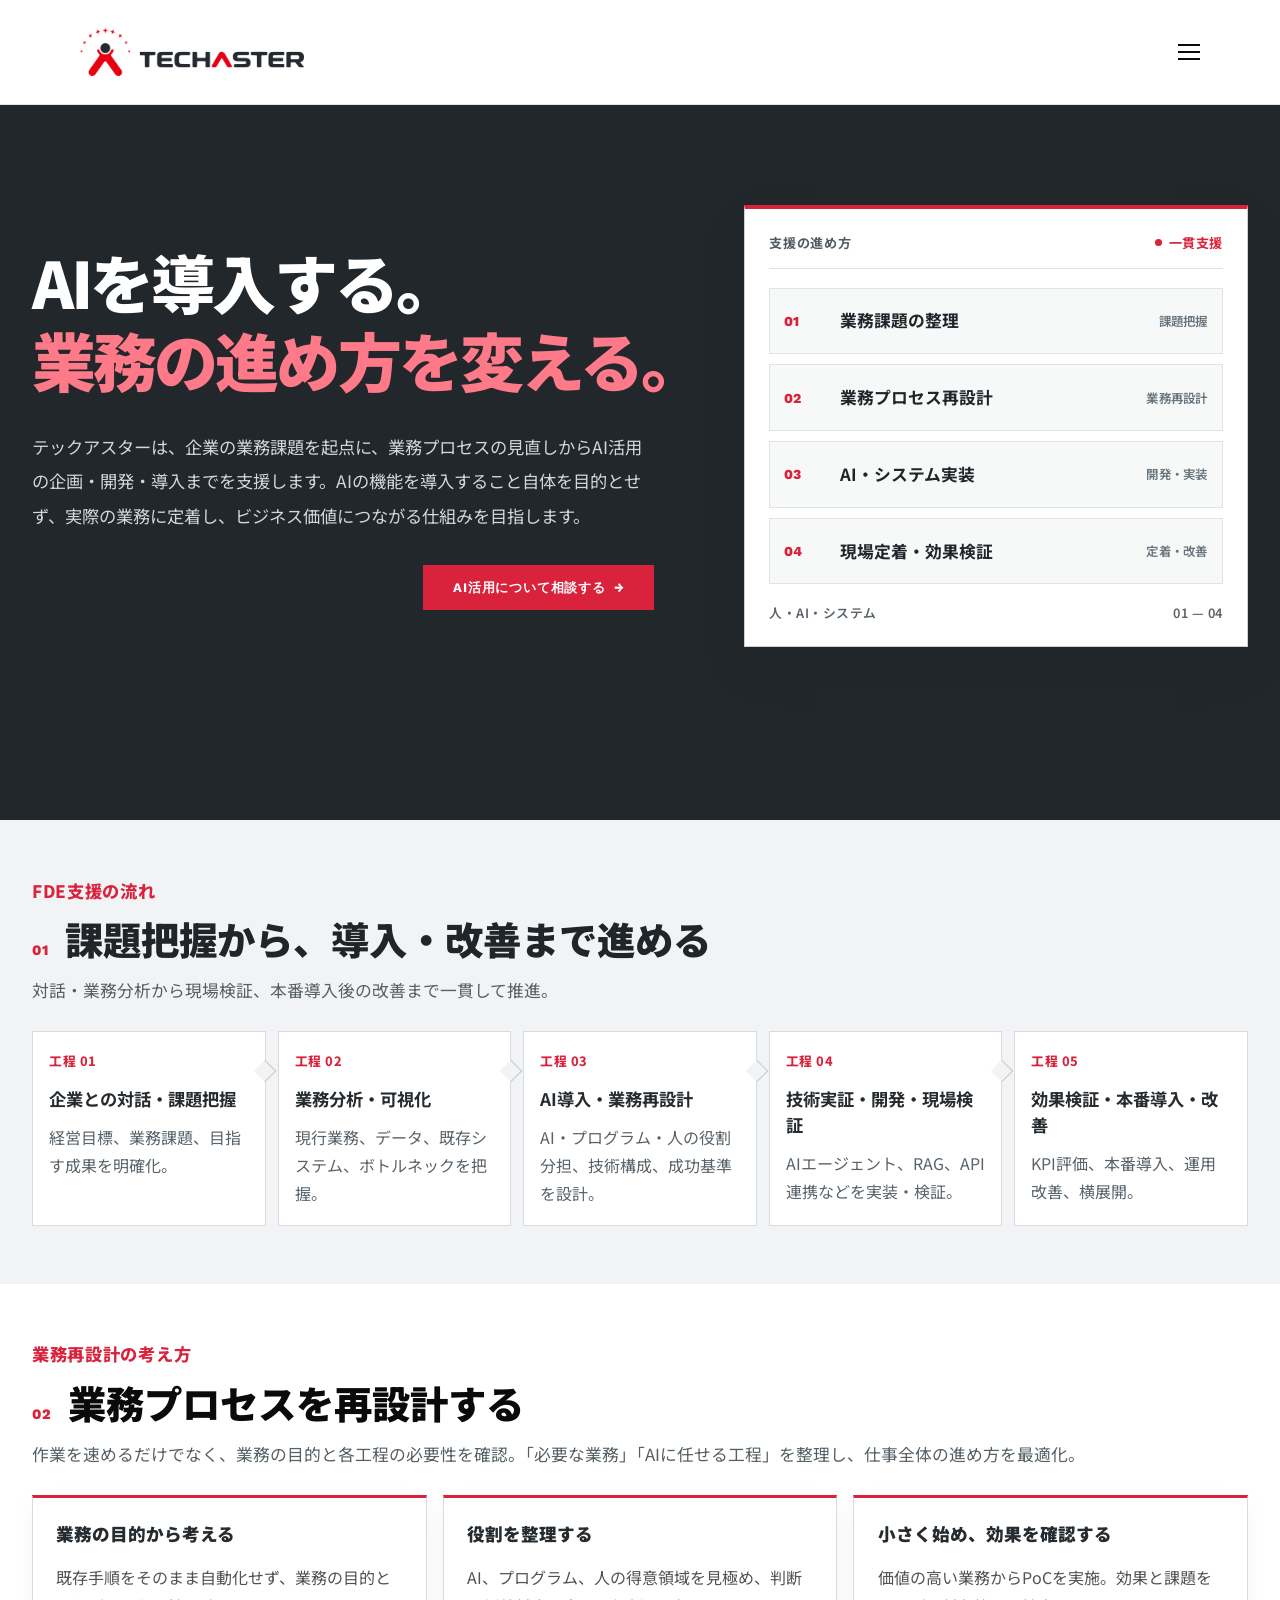
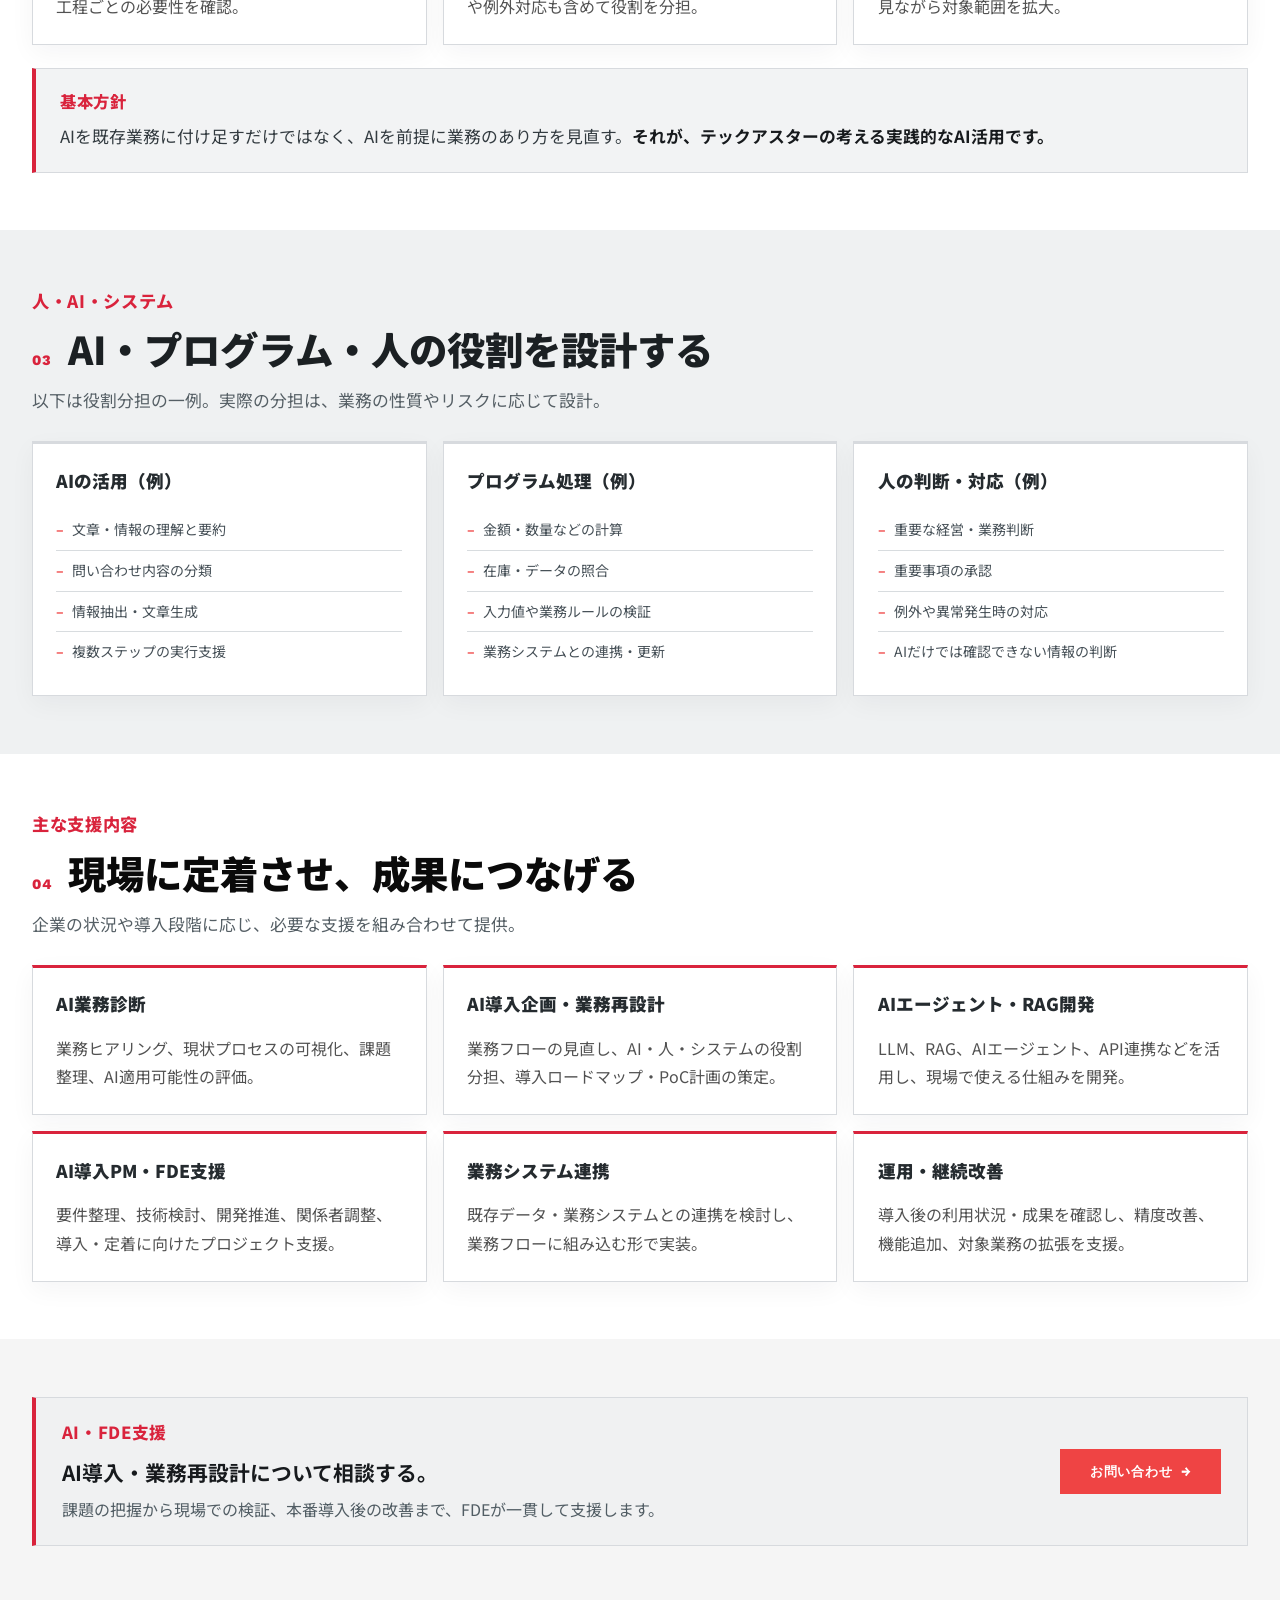
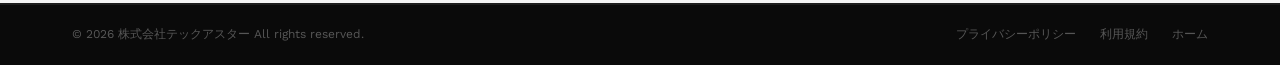
==== commit e4d551c6: "【HP】FDEなど全般細かく見直し（画像付き）" ====
--- a/ai/index.html
+++ b/ai/index.html
@@ -17,87 +17,84 @@
     <link rel="stylesheet" href="../style.css">
     <style>
         .ai-business-page {
-            --ai-ink: #071321;
-            --ai-panel: #0c1c2e;
-            --ai-line: #24384d;
-            --ai-cyan: #43d9ff;
-            --ai-blue: #557cff;
-            --ai-muted: #aab9ca;
+            --ai-ink: #22272b;
+            --ai-panel: #fff;
+            --ai-line: #d7dade;
+            --ai-cyan: #d9233c;
+            --ai-blue: #5c6871;
+            --ai-muted: #65717a;
             overflow: hidden;
         }
-        .ai-business-page .container { max-width: 1240px; }
-        .ai-business-page .detail-section { padding: clamp(3.25rem, 6vw, 5.5rem) 0; }
-        .ai-business-page .section-header { margin-bottom: 2rem; }
-        .ai-business-page .section-title { font-size: clamp(1.65rem, 2.8vw, 2.35rem); line-height: 1.4; }
+        .ai-business-page .container { max-width: 1280px; }
+        .ai-business-page .detail-section { padding: clamp(3rem, 4.5vw, 4.25rem) 0; }
+        .ai-business-page .section-header { margin-bottom: 1.5rem; }
+        .ai-business-page .section-title { font-size: clamp(1.8rem, 3vw, 2.5rem); line-height: 1.35; }
         .ai-page-hero {
             position: relative;
-            isolation: isolate;
-            min-height: 570px;
-            padding: 7.2rem 0 4.25rem;
+            display: flex;
+            min-height: 820px;
+            align-items: center;
+            padding: 7rem 0 5rem;
             color: #fff;
-            background: radial-gradient(ellipse at 78% 48%, rgba(42, 99, 170, .26), transparent 42%), linear-gradient(125deg, #06101c, #0b1b2d 62%, #081422);
+            background: var(--ai-ink);
         }
-        .ai-page-hero::before {
-            position: absolute; z-index: -1; inset: 0; content: "";
-            background-image: linear-gradient(rgba(115, 155, 196, .06) 1px, transparent 1px), linear-gradient(90deg, rgba(115, 155, 196, .06) 1px, transparent 1px);
-            background-size: 54px 54px;
-            mask-image: linear-gradient(90deg, transparent, #000 48%, #000);
-        }
-        .ai-page-hero__layout { display: grid; grid-template-columns: minmax(0, 1.05fr) minmax(330px, .85fr); align-items: center; gap: clamp(2.5rem, 6vw, 6rem); }
-        .ai-page-hero .section-overline { display: inline-flex; align-items: center; gap: .65rem; margin-bottom: 1.35rem; color: var(--ai-cyan); font: 800 .76rem var(--font-ui); letter-spacing: .2em; }
-        .ai-page-hero .section-overline::before { width: 1.7rem; height: 2px; background: var(--ai-cyan); content: ""; }
-        .ai-page-hero h1 { max-width: 720px; margin: 0 0 1.4rem; font-size: clamp(2.25rem, 4.4vw, 3.55rem); line-height: 1.2; font-weight: 900; letter-spacing: -.04em; }
-        .ai-page-hero h1 span { color: var(--ai-cyan); white-space: nowrap; }
-        .ai-page-hero__copy > p { max-width: 690px; margin: 0; color: #c4d0dd; font-size: clamp(1rem, 1.25vw, 1.12rem); line-height: 2; }
+        .ai-page-hero__layout { display: grid; width: 100%; grid-template-columns: minmax(0, 1.05fr) minmax(380px, .85fr); align-items: center; gap: clamp(3rem, 7vw, 7rem); }
+        .ai-page-hero .section-overline { display: none; }
+        .ai-page-hero h1 { max-width: 760px; margin: 0 0 2rem; font-size: clamp(2.8rem, 5vw, 4.35rem); line-height: 1.22; font-weight: 900; letter-spacing: -.045em; }
+        .ai-page-hero h1 span { color: #ff7a89; white-space: nowrap; }
+        .ai-page-hero__copy > p { max-width: 740px; margin: 0; color: #d3d7da; font-size: clamp(1.05rem, 1.35vw, 1.2rem); line-height: 2; }
         .ai-page-hero__action { display: flex; justify-content: flex-end; margin-top: 2rem; }
-        .ai-page-hero__action .btn { border-color: var(--ai-cyan); background: var(--ai-cyan); color: #04111d; }
-        .ai-page-hero__action .btn:hover { border-color: #fff; background: #fff; }
-        .ai-hero-visual { position: relative; padding: 1.4rem; border: 1px solid rgba(140, 186, 226, .28); background: rgba(3, 12, 22, .5); box-shadow: 0 24px 80px rgba(0, 0, 0, .24); }
-        .ai-hero-visual__top { display: flex; align-items: center; justify-content: space-between; padding-bottom: 1rem; border-bottom: 1px solid rgba(140, 186, 226, .18); color: #93a9be; font: 700 .68rem var(--font-ui); letter-spacing: .13em; }
-        .ai-hero-visual__status { display: inline-flex; align-items: center; gap: .45rem; color: var(--ai-cyan); letter-spacing: .08em; }
-        .ai-hero-visual__status::before { width: .4rem; height: .4rem; border-radius: 50%; background: currentColor; box-shadow: 0 0 12px currentColor; content: ""; }
-        .ai-hero-visual__steps { display: grid; gap: .65rem; margin: 1rem 0; }
-        .ai-hero-visual__step { display: grid; grid-template-columns: 2.4rem 1fr auto; align-items: center; gap: .8rem; min-height: 3.35rem; padding: .65rem .75rem; border: 1px solid rgba(140, 186, 226, .15); background: rgba(255, 255, 255, .035); }
-        .ai-hero-visual__step b { color: var(--ai-cyan); font: 800 .72rem var(--font-ui); }
-        .ai-hero-visual__step strong { color: #f4f8fc; font-size: .88rem; }
-        .ai-hero-visual__step small { color: #8298ad; font: 600 .65rem var(--font-ui); letter-spacing: .06em; }
-        .ai-hero-visual__foot { display: flex; justify-content: space-between; color: #8ea4b9; font: 600 .66rem var(--font-ui); letter-spacing: .08em; }
-        .ai-section-header { margin-bottom: 1.75rem !important; }
-        .ai-section-header .section-overline { display: block; margin-bottom: .55rem; color: #2573b9; font: 800 .72rem var(--font-ui); letter-spacing: .18em; }
-        .ai-section-heading { display: flex; align-items: baseline; gap: 1rem; margin-bottom: .55rem; }
-        .ai-section-heading::before { flex: 0 0 auto; color: #2586c5; content: attr(data-index); font: 800 .82rem var(--font-ui); letter-spacing: .08em; }
+        .ai-page-hero__action .btn { border-color: var(--ai-cyan); background: var(--ai-cyan); color: #fff; }
+        .ai-page-hero__action .btn:hover { border-color: #fff; background: #fff; color: var(--ai-ink); }
+        .ai-hero-visual { position: relative; padding: 1.5rem; border: 1px solid #cbd0d3; border-top: 4px solid var(--ai-cyan); background: #fff; box-shadow: 0 20px 50px rgba(24, 31, 36, .09); }
+        .ai-hero-visual__top { display: flex; align-items: center; justify-content: space-between; padding-bottom: 1rem; border-bottom: 1px solid #e0e3e5; color: #515d64; font: 700 .82rem var(--font-jp); letter-spacing: .06em; }
+        .ai-hero-visual__status { display: inline-flex; align-items: center; gap: .45rem; color: var(--ai-cyan); letter-spacing: .04em; }
+        .ai-hero-visual__status::before { width: .45rem; height: .45rem; border-radius: 50%; background: currentColor; content: ""; }
+        .ai-hero-visual__steps { display: grid; gap: .65rem; margin: 1.15rem 0; }
+        .ai-hero-visual__step { display: grid; grid-template-columns: 2.7rem minmax(0, 1fr) auto; align-items: center; gap: .8rem; min-height: 4.15rem; padding: .75rem .9rem; border: 1px solid #e1e4e6; background: #f7f8f8; }
+        .ai-hero-visual__step b { color: var(--ai-cyan); font: 800 .86rem var(--font-ui); }
+        .ai-hero-visual__step strong { color: #202529; font-size: 1.05rem; }
+        .ai-hero-visual__step small { color: #69757d; font: 600 .78rem var(--font-jp); letter-spacing: .02em; }
+        .ai-hero-visual__foot { display: flex; justify-content: space-between; color: #59636a; font: 600 .8rem var(--font-jp); letter-spacing: .04em; }
+        .ai-section-header { margin-bottom: 1.5rem !important; }
+        .ai-section-header .section-overline { display: block; margin-bottom: .65rem; color: var(--ai-cyan); font: 800 1.08rem var(--font-jp); letter-spacing: .04em; }
+        .ai-section-heading { display: flex; align-items: baseline; gap: 1rem; margin-bottom: .65rem; }
+        .ai-section-heading::before { flex: 0 0 auto; color: var(--ai-cyan); content: attr(data-index); font: 800 .9rem var(--font-ui); letter-spacing: .08em; }
         .ai-section-heading .section-title { margin: 0; }
-        .ai-page-copy { max-width: 900px; margin: .65rem 0 0; color: #4f6073; font-size: 1rem; line-height: 1.9; }
-        .ai-section--dark { position: relative; background: var(--ai-ink); color: #fff; }
-        .ai-section--dark .section-overline, .ai-section--dark .ai-section-heading::before { color: var(--ai-cyan); }
-        .ai-section--dark .ai-page-copy { color: #b7c6d6; }
+        .ai-page-copy { width: 100%; max-width: none; margin: .65rem 0 0; color: #555f65; font-size: 1.05rem; line-height: 1.9; }
+        .ai-section--flow { background: #f2f3f4; color: #202529; }
+        .ai-section--flow .section-overline, .ai-section--flow .ai-section-heading::before { color: var(--ai-cyan); }
+        .ai-section--flow .ai-page-copy { color: #555f65; }
+        .ai-section--soft { background: #eff1f2; color: #1b2023; }
+        .ai-section--soft .ai-section-header .section-overline, .ai-section--soft .ai-section-heading::before { color: var(--ai-cyan); }
         .ai-page-flow { display: grid; grid-template-columns: repeat(5, minmax(0, 1fr)); gap: .75rem; counter-reset: flow; }
-        .ai-page-flow article { position: relative; min-height: 190px; padding: 1.2rem 1.05rem; border: 1px solid #20354b; background: linear-gradient(155deg, #102238, #0b1929); }
-        .ai-page-flow article:not(:last-child)::after { position: absolute; z-index: 1; top: 1.75rem; right: -.55rem; width: 1rem; height: 1rem; border-top: 1px solid var(--ai-cyan); border-right: 1px solid var(--ai-cyan); background: var(--ai-ink); content: ""; transform: rotate(45deg); }
-        .ai-page-flow article::before { display: block; margin-bottom: 1.05rem; counter-increment: flow; content: "STEP 0" counter(flow); color: var(--ai-cyan); font: 800 .7rem var(--font-ui); letter-spacing: .12em; }
-        .ai-page-flow h3 { margin-bottom: .6rem; color: #f5f8fc; font-size: .98rem; line-height: 1.55; }
-        .ai-page-flow p { margin: 0; color: #a9b9ca; font-size: .83rem; line-height: 1.8; }
-        .ai-page-statement { position: relative; width: 100%; margin-top: 1.75rem; padding: 1.4rem 1.65rem; border: 1px solid #b8dff0; background: linear-gradient(100deg, #eaf8fc, #f5faff); }
-        .ai-page-statement span { display: block; margin-bottom: .4rem; color: #087ca6; font: 800 .68rem var(--font-ui); letter-spacing: .18em; }
-        .ai-page-statement p { margin: 0; color: #2b4357; font-size: 1rem; line-height: 1.9; }
-        .ai-page-statement strong { color: #071321; }
-        .ai-page-cards .detail-card { border: 1px solid #d7e1ea; border-top: 3px solid #3a8ec4; box-shadow: 0 8px 26px rgba(17, 43, 68, .045); }
-        .ai-page-cards .detail-card__title { color: #10283e; }
-        .ai-page-cards--roles .detail-card:nth-child(1) { border-top-color: #37c5e8; }
-        .ai-page-cards--roles .detail-card:nth-child(2) { border-top-color: #6682ff; }
-        .ai-page-cards--roles .detail-card:nth-child(3) { border-top-color: #e1a647; }
-        .ai-section--dark .ai-page-cards .detail-card { border-color: #233a51; background: #0d1e30; }
-        .ai-section--dark .ai-page-cards .detail-card__title { color: #f4f8fc; }
-        .ai-section--dark .ai-page-cards .detail-text { color: #b7c6d6; }
-        .ai-section--dark .detail-list li { color: #bfcede; border-color: #1e3348; }
-        .ai-page-cta { display: flex; align-items: center; justify-content: space-between; gap: 2rem; margin-top: 0; padding: 1.65rem 1.8rem; border: 1px solid #21415d; background: linear-gradient(120deg, #0b1b2d, #102b43); color: #fff; }
-        .ai-page-cta .section-overline { color: var(--ai-cyan); font: 800 .7rem var(--font-ui); letter-spacing: .16em; }
-        .ai-page-cta h3 { margin: .45rem 0; color: #fff; }
-        .ai-page-cta p { margin: 0; color: #b7c6d6; }
+        .ai-page-flow article { position: relative; min-height: 185px; padding: 1.15rem 1rem; border: 1px solid #d7dade; background: #fff; }
+        .ai-page-flow article:not(:last-child)::after { position: absolute; z-index: 1; top: 1.9rem; right: -.55rem; width: 1rem; height: 1rem; border-top: 1px solid #c5c9cc; border-right: 1px solid #c5c9cc; background: #f2f3f4; content: ""; transform: rotate(45deg); }
+        .ai-page-flow article::before { display: block; margin-bottom: 1rem; counter-increment: flow; content: "工程 0" counter(flow); color: var(--ai-cyan); font: 800 .8rem var(--font-jp); letter-spacing: .04em; }
+        .ai-page-flow h3 { margin-bottom: .65rem; color: #252b2f; font-size: 1.08rem; line-height: 1.55; }
+        .ai-page-flow p { margin: 0; color: #59636a; font-size: 1rem; line-height: 1.75; }
+        .ai-page-statement { position: relative; width: 100%; margin-top: 1.4rem; padding: 1.25rem 1.5rem; border: 1px solid #d7dade; border-left: 4px solid var(--ai-cyan); background: #f2f3f4; }
+        .ai-page-statement span { display: block; margin-bottom: .5rem; color: var(--ai-cyan); font: 800 1.02rem var(--font-jp); letter-spacing: .04em; }
+        .ai-page-statement p { margin: 0; color: #333b40; font-size: 1.05rem; line-height: 1.85; }
+        .ai-page-statement strong { color: #171a1d; }
+        .ai-page-cards .detail-card { border: 1px solid #d7dade; border-top: 3px solid var(--ai-cyan); box-shadow: 0 8px 24px rgba(24, 31, 36, .045); }
+        .ai-page-cards { gap: 1rem; margin-bottom: 0; }
+        .ai-page-cards .detail-card { padding: 1.45rem; }
+        .ai-page-cards .detail-card__title { color: #252b2f; font-size: 1.1rem; }
+        .ai-page-cards .detail-text { font-size: 1rem; line-height: 1.8; }
+        .ai-page-cards--roles .detail-card:nth-child(1), .ai-page-cards--roles .detail-card:nth-child(2), .ai-page-cards--roles .detail-card:nth-child(3) { border-top-color: var(--ai-cyan); }
+        .ai-section--soft .ai-page-cards .detail-card { border-color: #d7dade; background: #fff; }
+        .ai-section--soft .ai-page-cards .detail-card__title { color: #252b2f; }
+        .ai-section--soft .detail-list li { color: #465057; border-color: #d8dcdf; }
+        .ai-page-cta { display: flex; align-items: center; justify-content: space-between; gap: 1.5rem; margin-top: 0; padding: 1.4rem 1.6rem; border: 1px solid #d7dade; border-left: 4px solid var(--ai-cyan); background: #f0f1f2; color: #202529; }
+        .ai-page-cta .section-overline { color: var(--ai-cyan); font: 800 1.05rem var(--font-jp); letter-spacing: .04em; }
+        .ai-page-cta h3 { margin: .45rem 0; color: #171a1d; font-size: 1.3rem; }
+        .ai-page-cta p { margin: 0; color: #515d64; font-size: 1rem; }
         .ai-page-cta .btn { flex: 0 0 auto; }
-        @media (max-width: 1000px) { .ai-page-hero__layout { grid-template-columns: minmax(0, 1fr) minmax(280px, .8fr); gap: 2rem; } .ai-page-flow { grid-template-columns: repeat(3, minmax(0, 1fr)); } .ai-page-flow article:nth-child(3)::after { display: none; } }
-        @media (max-width: 760px) { .ai-page-hero { min-height: 0; padding: 6rem 0 3rem; } .ai-page-hero__layout { grid-template-columns: 1fr; } .ai-hero-visual { max-width: 540px; width: 100%; margin-inline: auto; } .ai-page-flow { grid-template-columns: repeat(2, minmax(0, 1fr)); } .ai-page-flow article:nth-child(3)::after { display: block; } .ai-page-flow article:nth-child(even)::after { display: none; } .ai-page-cta { align-items: flex-start; flex-direction: column; } }
-        @media (max-width: 520px) { .ai-page-hero h1 { font-size: clamp(1.75rem, 8.5vw, 2.6rem); } .ai-page-flow { grid-template-columns: 1fr; } .ai-page-flow article { min-height: 0; } .ai-page-flow article::after { display: none !important; } .ai-page-hero__action { margin-top: 1.4rem; } .ai-page-statement { padding: 1rem 1.1rem; } .ai-section-heading { align-items: flex-start; gap: .65rem; } }
+        .ai-page-cta .btn--strike:hover { border-color: #22272b; background: #22272b; color: #fff; }
+        @media (max-width: 1000px) { .ai-page-hero { min-height: 760px; } .ai-page-hero__layout { grid-template-columns: minmax(0, 1fr) minmax(320px, .9fr); gap: 2rem; } .ai-page-flow { grid-template-columns: repeat(3, minmax(0, 1fr)); } .ai-page-flow article:nth-child(3)::after { display: none; } }
+        @media (max-width: 760px) { .ai-page-hero { min-height: 0; padding: 6rem 0 3rem; } .ai-page-hero__layout { grid-template-columns: 1fr; } .ai-hero-visual { max-width: 600px; width: 100%; margin-inline: auto; } .ai-page-flow { grid-template-columns: repeat(2, minmax(0, 1fr)); } .ai-page-flow article:nth-child(3)::after { display: block; } .ai-page-flow article:nth-child(even)::after { display: none; } .ai-page-cta { align-items: flex-start; flex-direction: column; } }
+        @media (max-width: 520px) { .ai-page-hero h1 { font-size: clamp(2rem, 9vw, 2.8rem); } .ai-page-flow { grid-template-columns: 1fr; } .ai-page-flow article { min-height: 0; } .ai-page-flow article::after { display: none !important; } .ai-page-hero__action { margin-top: 1.5rem; } .ai-page-statement { padding: 1rem 1.1rem; } .ai-section-heading { align-items: flex-start; gap: .65rem; } .ai-hero-visual__step { grid-template-columns: 2rem minmax(0,1fr); } .ai-hero-visual__step small { grid-column: 2; } }
     </style>
 </head>
 <body>
@@ -108,8 +105,28 @@
             <button class="navbar__toggle" id="navToggle" aria-controls="primaryNav" aria-expanded="false" aria-label="ナビゲーションを開く"><span class="hamburger" aria-hidden="true"></span></button>
             <ul class="navbar__menu" id="primaryNav" role="list">
                 <li><a href="../index.html#home">ホーム</a></li>
-                <li><a href="../index.html#services">サービス</a></li>
-                <li><a href="../index.html#recruit">採用・協業</a></li>
+                <li class="navbar__dropdown">
+                    <a class="navbar__dropdown-home" href="../index.html#services">サービス</a>
+                    <button class="navbar__dropdown-toggle" type="button" aria-label="サービスメニューを開く" aria-expanded="false" aria-controls="serviceNavMenu"><span aria-hidden="true">⌄</span></button>
+                    <ul class="navbar__submenu" id="serviceNavMenu" role="list">
+                        <li><a href="../index.html#ses">ITプロジェクト支援</a></li>
+                        <li><a href="../index.html#web">SW受託開発・共同研究</a></li>
+                        <li class="navbar__submenu-parent">
+                            <a href="../index.html#ai">AI活用支援</a>
+                            <ul class="navbar__submenu-child" role="list">
+                                <li><a href="index.html" aria-current="page">- FDE支援</a></li>
+                            </ul>
+                        </li>
+                    </ul>
+                </li>
+                <li class="navbar__dropdown">
+                    <a class="navbar__dropdown-home" href="../recruitment/index.html">採用・協業</a>
+                    <button class="navbar__dropdown-toggle" type="button" aria-label="採用・協業メニューを開く" aria-expanded="false" aria-controls="recruitNavMenu"><span aria-hidden="true">⌄</span></button>
+                    <ul class="navbar__submenu" id="recruitNavMenu" role="list">
+                        <li><a href="../recruitment/index.html#recruitment-fields-title">募集職種</a></li>
+                        <li><a href="../recruitment/apply.html">応募・選考</a></li>
+                    </ul>
+                </li>
                 <li><a href="../contact.html" class="nav-cta">お問い合わせ</a></li>
             </ul>
         </nav>
@@ -118,32 +135,31 @@
         <section class="ai-page-hero" aria-labelledby="aiPageTitle">
             <div class="container ai-page-hero__layout">
                 <div class="ai-page-hero__copy">
-                    <span class="section-overline">FIELD ENGINEERING / AI TRANSFORMATION</span>
                     <h1 id="aiPageTitle">AIを導入する。<br><span>業務の進め方を変える。</span></h1>
                     <p>テックアスターは、企業の業務課題を起点に、業務プロセスの見直しからAI活用の企画・開発・導入までを支援します。AIの機能を導入すること自体を目的とせず、実際の業務に定着し、ビジネス価値につながる仕組みを目指します。</p>
                     <div class="ai-page-hero__action"><a href="../contact.html" class="btn">AI活用について相談する <span aria-hidden="true">→</span></a></div>
                 </div>
                 <div class="ai-hero-visual" aria-hidden="true">
-                    <div class="ai-hero-visual__top"><span>DELIVERY MODEL</span><span class="ai-hero-visual__status">END TO END</span></div>
+                    <div class="ai-hero-visual__top"><span>支援の進め方</span><span class="ai-hero-visual__status">一貫支援</span></div>
                     <div class="ai-hero-visual__steps">
-                        <div class="ai-hero-visual__step"><b>01</b><strong>業務課題の整理</strong><small>DISCOVER</small></div>
-                        <div class="ai-hero-visual__step"><b>02</b><strong>業務プロセス再設計</strong><small>REDESIGN</small></div>
-                        <div class="ai-hero-visual__step"><b>03</b><strong>AI・システム実装</strong><small>BUILD</small></div>
-                        <div class="ai-hero-visual__step"><b>04</b><strong>現場定着・効果検証</strong><small>IMPROVE</small></div>
+                        <div class="ai-hero-visual__step"><b>01</b><strong>業務課題の整理</strong><small>課題把握</small></div>
+                        <div class="ai-hero-visual__step"><b>02</b><strong>業務プロセス再設計</strong><small>業務再設計</small></div>
+                        <div class="ai-hero-visual__step"><b>03</b><strong>AI・システム実装</strong><small>開発・実装</small></div>
+                        <div class="ai-hero-visual__step"><b>04</b><strong>現場定着・効果検証</strong><small>定着・改善</small></div>
                     </div>
-                    <div class="ai-hero-visual__foot"><span>HUMAN + AI + SYSTEM</span><span>01 — 04</span></div>
-                </div>
-            </div>
-        </section>
-
-        <section id="fde-flow" class="detail-section ai-section--dark" aria-labelledby="fdeFlowTitle">
-            <div class="container">
-                <div class="section-header ai-section-header"><span class="section-overline">FDE WORKFLOW</span><div class="ai-section-heading" data-index="01"><h2 class="section-title" id="fdeFlowTitle">課題把握から、導入・改善まで進める</h2></div><p class="ai-page-copy">対話・業務分析から現場検証、本番導入後の改善まで一貫して推進。</p></div>
+                    <div class="ai-hero-visual__foot"><span>人・AI・システム</span><span>01 — 04</span></div>
+                </div>
+            </div>
+        </section>
+
+        <section id="fde-flow" class="detail-section ai-section--flow" aria-labelledby="fdeFlowTitle">
+            <div class="container">
+                <div class="section-header ai-section-header"><span class="section-overline">FDE支援の流れ</span><div class="ai-section-heading" data-index="01"><h2 class="section-title" id="fdeFlowTitle">課題把握から、導入・改善まで進める</h2></div><p class="ai-page-copy">対話・業務分析から現場検証、本番導入後の改善まで一貫して推進。</p></div>
                 <div class="ai-page-flow">
                     <article><h3>企業との対話・課題把握</h3><p>経営目標、業務課題、目指す成果を明確化。</p></article>
                     <article><h3>業務分析・可視化</h3><p>現行業務、データ、既存システム、ボトルネックを把握。</p></article>
                     <article><h3>AI導入・業務再設計</h3><p>AI・プログラム・人の役割分担、技術構成、成功基準を設計。</p></article>
-                    <article><h3>PoC・開発・現場検証</h3><p>AI Agent、RAG、API連携などを実装・検証。</p></article>
+                    <article><h3>技術実証・開発・現場検証</h3><p>AIエージェント、RAG、API連携などを実装・検証。</p></article>
                     <article><h3>効果検証・本番導入・改善</h3><p>KPI評価、本番導入、運用改善、横展開。</p></article>
                 </div>
             </div>
@@ -151,19 +167,19 @@
 
         <section id="approach" class="detail-section" aria-labelledby="approachTitle">
             <div class="container">
-                <div class="section-header ai-section-header"><span class="section-overline">OUR APPROACH</span><div class="ai-section-heading" data-index="02"><h2 class="section-title" id="approachTitle">業務プロセスを再設計する</h2></div><p class="ai-page-copy">作業を速めるだけでなく、業務の目的と各工程の必要性を確認。「必要な業務」「AIに任せる工程」を整理し、仕事全体の進め方を最適化。</p></div>
+                <div class="section-header ai-section-header"><span class="section-overline">業務再設計の考え方</span><div class="ai-section-heading" data-index="02"><h2 class="section-title" id="approachTitle">業務プロセスを再設計する</h2></div><p class="ai-page-copy">作業を速めるだけでなく、業務の目的と各工程の必要性を確認。「必要な業務」「AIに任せる工程」を整理し、仕事全体の進め方を最適化。</p></div>
                 <div class="detail-grid detail-grid--3 ai-page-cards">
                     <article class="detail-card"><h3 class="detail-card__title">業務の目的から考える</h3><p class="detail-text">既存手順をそのまま自動化せず、業務の目的と工程ごとの必要性を確認。</p></article>
                     <article class="detail-card"><h3 class="detail-card__title">役割を整理する</h3><p class="detail-text">AI、プログラム、人の得意領域を見極め、判断や例外対応も含めて役割を分担。</p></article>
                     <article class="detail-card"><h3 class="detail-card__title">小さく始め、効果を確認する</h3><p class="detail-text">価値の高い業務からPoCを実施。効果と課題を見ながら対象範囲を拡大。</p></article>
                 </div>
-                <aside class="ai-page-statement"><span>OUR PRINCIPLE</span><p>AIを既存業務に付け足すだけではなく、AIを前提に業務のあり方を見直す。<strong>それが、テックアスターの考える実践的なAI活用です。</strong></p></aside>
-            </div>
-        </section>
-
-        <section id="roles" class="detail-section ai-section--dark" aria-labelledby="rolesTitle">
-            <div class="container">
-                <div class="section-header ai-section-header"><span class="section-overline">HUMAN + AI + SYSTEM</span><div class="ai-section-heading" data-index="03"><h2 class="section-title" id="rolesTitle">AI・プログラム・人の役割を設計する</h2></div><p class="ai-page-copy">以下は役割分担の一例。実際の分担は、業務の性質やリスクに応じて設計。</p></div>
+                <aside class="ai-page-statement"><span>基本方針</span><p>AIを既存業務に付け足すだけではなく、AIを前提に業務のあり方を見直す。<strong>それが、テックアスターの考える実践的なAI活用です。</strong></p></aside>
+            </div>
+        </section>
+
+        <section id="roles" class="detail-section ai-section--soft" aria-labelledby="rolesTitle">
+            <div class="container">
+                <div class="section-header ai-section-header"><span class="section-overline">人・AI・システム</span><div class="ai-section-heading" data-index="03"><h2 class="section-title" id="rolesTitle">AI・プログラム・人の役割を設計する</h2></div><p class="ai-page-copy">以下は役割分担の一例。実際の分担は、業務の性質やリスクに応じて設計。</p></div>
                 <div class="detail-grid detail-grid--3 ai-page-cards ai-page-cards--roles">
                     <article class="detail-card ai-page-role"><h3 class="detail-card__title">AIの活用（例）</h3><ul class="detail-list"><li>文章・情報の理解と要約</li><li>問い合わせ内容の分類</li><li>情報抽出・文章生成</li><li>複数ステップの実行支援</li></ul></article>
                     <article class="detail-card ai-page-role"><h3 class="detail-card__title">プログラム処理（例）</h3><ul class="detail-list"><li>金額・数量などの計算</li><li>在庫・データの照合</li><li>入力値や業務ルールの検証</li><li>業務システムとの連携・更新</li></ul></article>
@@ -174,11 +190,11 @@
 
         <section id="services" class="detail-section" aria-labelledby="aiServicesTitle">
             <div class="container">
-                <div class="section-header ai-section-header"><span class="section-overline">OUR SERVICES</span><div class="ai-section-heading" data-index="04"><h2 class="section-title" id="aiServicesTitle">現場に定着させ、成果につなげる</h2></div><p class="ai-page-copy">企業の状況や導入段階に応じ、必要な支援を組み合わせて提供。</p></div>
+                <div class="section-header ai-section-header"><span class="section-overline">主な支援内容</span><div class="ai-section-heading" data-index="04"><h2 class="section-title" id="aiServicesTitle">現場に定着させ、成果につなげる</h2></div><p class="ai-page-copy">企業の状況や導入段階に応じ、必要な支援を組み合わせて提供。</p></div>
                 <div class="detail-grid detail-grid--3 ai-page-cards">
                     <article class="detail-card"><h3 class="detail-card__title">AI業務診断</h3><p class="detail-text">業務ヒアリング、現状プロセスの可視化、課題整理、AI適用可能性の評価。</p></article>
                     <article class="detail-card"><h3 class="detail-card__title">AI導入企画・業務再設計</h3><p class="detail-text">業務フローの見直し、AI・人・システムの役割分担、導入ロードマップ・PoC計画の策定。</p></article>
-                    <article class="detail-card"><h3 class="detail-card__title">AI Agent・RAG開発</h3><p class="detail-text">LLM、RAG、AI Agent、API連携などを活用し、現場で使える仕組みを開発。</p></article>
+                    <article class="detail-card"><h3 class="detail-card__title">AIエージェント・RAG開発</h3><p class="detail-text">LLM、RAG、AIエージェント、API連携などを活用し、現場で使える仕組みを開発。</p></article>
                     <article class="detail-card"><h3 class="detail-card__title">AI導入PM・FDE支援</h3><p class="detail-text">要件整理、技術検討、開発推進、関係者調整、導入・定着に向けたプロジェクト支援。</p></article>
                     <article class="detail-card"><h3 class="detail-card__title">業務システム連携</h3><p class="detail-text">既存データ・業務システムとの連携を検討し、業務フローに組み込む形で実装。</p></article>
                     <article class="detail-card"><h3 class="detail-card__title">運用・継続改善</h3><p class="detail-text">導入後の利用状況・成果を確認し、精度改善、機能追加、対象業務の拡張を支援。</p></article>
@@ -188,7 +204,7 @@
 
         <section class="detail-section detail-section--gray" aria-label="AI・FDEについてのご相談">
             <div class="container">
-                <div class="ai-page-cta"><div><span class="section-overline">AI・FDE SUPPORT</span><h3>AI導入・業務再設計について相談する。</h3><p>課題把握から現場検証、本番導入後の改善まで。FDEの支援内容をご案内。</p></div><a href="../contact.html" class="btn btn--strike">お問い合わせ <span aria-hidden="true">→</span></a></div>
+                <div class="ai-page-cta"><div><span class="section-overline">AI・FDE支援</span><h3>AI導入・業務再設計について相談する。</h3><p>課題の把握から現場での検証、本番導入後の改善まで、FDEが一貫して支援します。</p></div><a href="../contact.html" class="btn btn--strike">お問い合わせ <span aria-hidden="true">→</span></a></div>
             </div>
         </section>
     </main>
--- a/style.css
+++ b/style.css
@@ -143,6 +143,10 @@
     max-width: 1200px;
     margin: 0 auto;
     padding: 0 var(--sp-8);
+}
+
+.container--wide {
+    max-width: 1280px;
 }
 
 /* ========== 5. セクションヘッダー ========== */
@@ -236,8 +240,8 @@
 }
 
 .btn--strike:hover {
-    background: #DC2626;
-    border-color: #DC2626;
+    background: var(--color-black);
+    border-color: var(--color-black);
 }
 
 /* 暗い背景 Outline White */
@@ -248,9 +252,9 @@
 }
 
 .btn--outline-white:hover {
-    background: var(--color-white);
-    color: var(--color-black);
-    border-color: var(--color-white);
+    background: var(--color-strike);
+    color: var(--color-white);
+    border-color: var(--color-strike);
 }
 
 /* 明るい背景 Outline Dark */
@@ -429,6 +433,20 @@
 }
 .navbar__submenu a:hover,
 .header--scrolled .navbar__submenu a:hover { color: var(--color-black); background: #f5f5f5; }
+.navbar__submenu a.active,
+.navbar__submenu a[aria-current="page"],
+.header--scrolled .navbar__submenu a.active,
+.header--scrolled .navbar__submenu a[aria-current="page"] { color: var(--color-black); background: #e1e2e4; }
+.navbar__submenu-parent > a { font-weight: 700; }
+.navbar__submenu-child {
+    margin: 0 .45rem .25rem .8rem;
+    padding: 0 0 0 .35rem;
+}
+.navbar__submenu-child a,
+.header--scrolled .navbar__submenu-child a {
+    padding: .15rem .45rem;
+    font-size: 12px;
+}
 
 .ai-process-row {
     display: grid;
@@ -1020,8 +1038,18 @@
     align-items: start;
 }
 
+.contact-info {
+    display: flex;
+    flex-direction: column;
+}
+
 .contact-info .section-header {
     margin-bottom: var(--sp-8);
+}
+
+.contact-info .section-title {
+    padding-bottom: .5rem;
+    border-bottom: 2px solid var(--color-strike);
 }
 
 .contact-info__lead {
@@ -1036,7 +1064,16 @@
     display: flex;
     flex-direction: column;
     border-top: 1px solid var(--color-border-subtle);
-    margin-bottom: var(--sp-8);
+    margin-bottom: 0;
+}
+
+.contact-info__image {
+    display: block;
+    width: 100%;
+    height: 160px;
+    margin: 0 0 1rem;
+    object-fit: cover;
+    object-position: center 50%;
 }
 
 .contact-info-item {
@@ -1095,6 +1132,7 @@
     background: var(--color-white);
     border: 1px solid var(--color-border-subtle);
     padding: var(--sp-10);
+    margin-top: 5.75rem;
 }
 
 .contact-form {
@@ -1152,14 +1190,19 @@
 .form-select:focus,
 .form-textarea:focus {
     outline: none;
-    border-color: var(--color-black);
+    border-color: rgba(237, 0, 27, 0.42);
+    border-style: dashed;
     background: var(--color-white);
-    box-shadow: 0 0 0 2px var(--color-white), 0 0 0 4px var(--color-black);
+    box-shadow: 0 0 0 3px rgba(237, 0, 27, 0.08);
 }
 
 .form-textarea {
     resize: vertical;
     min-height: 120px;
+}
+
+.contact-form .form-textarea {
+    min-height: 360px;
 }
 
 .form-group--checkbox {
@@ -1301,6 +1344,17 @@
     color: var(--color-white);
 }
 
+.footer__nav-sublist {
+    display: flex;
+    flex-direction: column;
+    gap: var(--sp-1);
+    margin: .35rem 0 0 .85rem;
+}
+
+.footer__nav-sublist a {
+    font-size: .8rem;
+}
+
 .footer__contact-info {
     display: flex;
     flex-direction: column;
@@ -1447,6 +1501,15 @@
         grid-template-columns: 1fr;
     }
 
+    .contact-form-wrap {
+        margin-top: 0;
+    }
+
+    .contact-info__image {
+        height: 128px;
+        margin-bottom: .75rem;
+    }
+
     .ai-contact-cta {
         align-items: flex-start;
         flex-direction: column;
@@ -1592,6 +1655,11 @@
     color: var(--color-white);
 }
 
+#ai.detail-section--dark {
+    background: #22272b;
+    border-bottom: 3px solid rgba(255, 255, 255, 0.9);
+}
+
 .detail-section .section-title {
     max-width: none;
 }
@@ -1704,7 +1772,7 @@
 .web-process-line {
     margin: var(--sp-4) 0 0;
     padding: 1rem 1.25rem;
-    border-left: 4px solid var(--color-strike);
+    border: 1px solid var(--color-border-subtle);
     background: var(--color-white);
     color: var(--color-black);
     font-family: var(--font-jp);
@@ -1712,6 +1780,15 @@
     font-weight: 700;
     line-height: 1.8;
     letter-spacing: 0.015em;
+}
+
+.ses-contract-note {
+    margin: -2rem 0 1.5rem;
+    color: var(--color-text-secondary);
+    font-family: var(--font-jp);
+    font-size: .875rem;
+    font-weight: 700;
+    text-align: right;
 }
 
 .detail-note {
@@ -1973,11 +2050,26 @@
 
 .representative-greeting {
     display: grid;
-    grid-template-columns: 320px 1fr;
+    grid-template-columns: 240px minmax(0, 1fr);
     gap: var(--sp-16);
     padding: var(--sp-6) 0;
     border-top: 2px solid var(--color-black);
     border-bottom: 0;
+}
+
+.representative-greeting__lead .section-overline,
+.representative-company__heading .section-overline {
+    margin-bottom: var(--sp-3);
+    font-size: 12.375px;
+}
+
+.representative-greeting__lead .section-title,
+.representative-company__heading .section-title {
+    display: block;
+    padding-bottom: .5rem;
+    border-bottom: 2px solid var(--color-strike);
+    margin-bottom: 0;
+    font-size: clamp(1.3125rem, 3vw, 1.875rem);
 }
 
 .representative-greeting__copy,
@@ -1991,6 +2083,11 @@
     line-break: auto;
 }
 
+.representative-greeting__copy {
+    padding-top: clamp(4.5rem, 6vw, 5rem);
+    font-size: 0.8125rem;
+}
+
 .representative-greeting__copy p+p,
 .representative-origin__copy p+p {
     margin-top: 0;
@@ -2002,16 +2099,60 @@
     font-weight: 700;
 }
 
-.representative-greeting__signature span {
+.representative-greeting__signature > span {
     display: block;
+    text-align: right;
+    font-size: .8125rem;
+    font-weight: 400;
+    line-height: 1.6;
+}
+
+.representative-greeting__signature {
     margin-top: var(--sp-4);
-    text-align: right;
-    font-size: 1.2rem;
     font-weight: 400;
 }
 
-.representative-greeting__signature {
-    font-weight: 400;
+.representative-signature__name {
+    font-family: "KaiTi", "楷体", "STKaiti", serif;
+    font-size: 1.8rem !important;
+    line-height: 1.35 !important;
+}
+
+.representative-greeting__image {
+    margin: var(--sp-5) 0 0;
+    border-top: 3px solid var(--color-strike);
+}
+
+.representative-greeting__image img {
+    display: block;
+    width: 100%;
+    height: clamp(135px, 17.25vw, 210px);
+    object-fit: cover;
+    object-position: center 44%;
+}
+
+.representative-company {
+    display: grid;
+    grid-template-columns: 240px minmax(0, 1fr);
+    align-items: start;
+    gap: var(--sp-16);
+}
+
+.representative-company__heading {
+    margin-bottom: 0;
+}
+
+.representative-company .company-list {
+    margin-top: clamp(4.5rem, 6vw, 5rem);
+}
+
+.representative-company .company-list dt,
+.representative-company .company-list dd {
+    font-size: 0.8125rem;
+}
+
+.representative-company .company-list .detail-list li {
+    font-size: 0.8125rem;
 }
 
 .representative-origin__signature {
@@ -2072,13 +2213,27 @@
     }
 
     .representative-greeting,
-    .representative-origin {
+    .representative-origin,
+    .representative-company {
         grid-template-columns: 1fr;
         gap: var(--sp-6);
     }
 
     .representative-greeting {
         padding: var(--sp-5) 0;
+    }
+
+    .representative-greeting__copy {
+        padding-top: 0;
+        font-size: 0.8125rem;
+    }
+
+    .representative-company .company-list {
+        margin-top: var(--sp-5);
+    }
+
+    .representative-company__heading {
+        margin-bottom: 0;
     }
 
     .representative-origin {
@@ -2126,7 +2281,7 @@
 }
 .hero-scope__list { display: grid; grid-template-columns: repeat(3, minmax(0, 1fr)); }
 .hero-scope__list li + li { border-left: 1px solid rgba(255, 255, 255, .16); }
-.hero-scope__list li a { display: grid; min-height: 120px; grid-template-columns: 2.7rem minmax(0, 1fr); align-items: start; gap: 1rem; padding: 1.35rem 1.4rem 1.35rem 0; border: 0; font-size: 1rem; }
+.hero-scope__list li a { display: grid; min-height: 120px; grid-template-columns: 2.7rem minmax(0, 1fr); align-items: start; gap: 1rem; padding: 1.35rem 1.4rem; border: 0; font-size: 1rem; }
 .hero-scope__list li + li a { padding-left: 1.4rem; }
 .hero-scope__list li a:hover { background: linear-gradient(90deg, rgba(255, 255, 255, .04), transparent); }
 .hero-scope__list li a .hero-scope__icon { display: grid; width: 2.7rem; height: 2.7rem; place-items: center; border: 1px solid var(--color-strike); background: var(--color-strike); color: #fff; transition: border-color var(--dur-fast), background var(--dur-fast), color var(--dur-fast); }
@@ -2139,8 +2294,8 @@
     .hero-scope__list { grid-template-columns: 1fr; }
     .hero-scope__list li + li { border-left: 0; border-top: 1px solid rgba(255, 255, 255, .16); }
     .hero-scope__list li a,
-    .hero-scope__list li + li a { min-height: 84px; grid-template-columns: 2.7rem minmax(0, 1fr); align-items: center; gap: .9rem; padding: .85rem .25rem; }
-    .hero-scope__list li + li a { padding-left: .25rem; }
+    .hero-scope__list li + li a { min-height: 84px; grid-template-columns: 2.7rem minmax(0, 1fr); align-items: center; gap: .9rem; padding: .85rem 1rem; }
+    .hero-scope__list li + li a { padding-left: 1rem; }
 }
 
 @media (max-width: 900px) {
@@ -2180,7 +2335,7 @@
 }
 
 .legal-page__inner {
-    max-width: none;
+    max-width: 960px;
 }
 
 .legal-page__title {
@@ -2286,17 +2441,17 @@
 
 .recruitment-orbit {
     position: relative;
-    width: min(100%, 490px);
-    height: 460px;
-    margin: var(--sp-4) auto 0;
+    width: min(100%, 588px);
+    height: 544px;
+    margin: 2.75rem auto 0;
 }
 
 .recruitment-orbit__node {
     position: absolute;
     z-index: 1;
     display: flex;
-    width: 170px;
-    height: 170px;
+    width: 204px;
+    height: 204px;
     flex-direction: column;
     align-items: center;
     justify-content: center;
@@ -2309,32 +2464,32 @@
 }
 
 .recruitment-orbit__node--infra {
-    top: 20%;
+    top: 18.75%;
     left: 50%;
     transform: translate(-50%, -50%);
 }
 
 .recruitment-orbit__node--security {
-    top: 41%;
-    left: 23%;
+    top: 42.65%;
+    left: 19.57%;
     transform: translate(-50%, -50%);
 }
 
 .recruitment-orbit__node--pm {
-    top: 41%;
-    left: 77%;
+    top: 42.65%;
+    left: 80.43%;
     transform: translate(-50%, -50%);
 }
 
 .recruitment-orbit__node--software {
-    top: 75%;
-    left: 33%;
+    top: 81.25%;
+    left: 31.19%;
     transform: translate(-50%, -50%);
 }
 
 .recruitment-orbit__node--ai {
-    top: 75%;
-    left: 67%;
+    top: 81.25%;
+    left: 68.81%;
     transform: translate(-50%, -50%);
 }
 
@@ -2356,7 +2511,7 @@
 .recruitment-orbit__node h3 {
     margin-bottom: var(--sp-2);
     font-family: var(--font-jp);
-    font-size: 1rem;
+    font-size: 1.025rem;
     font-weight: 900;
     line-height: 1.45;
 }
@@ -2365,7 +2520,7 @@
     margin: 0;
     color: var(--color-text-secondary);
     font-family: var(--font-jp);
-    font-size: 0.75rem;
+    font-size: 0.775rem;
     line-height: 1.65;
 }
 
@@ -2375,72 +2530,22 @@
     top: 50%;
     left: 50%;
     display: flex;
+    width: 96px;
+    height: 96px;
     flex-direction: column;
     align-items: center;
     justify-content: center;
+    border: 1px solid #e5e7eb;
+    border-radius: 50%;
+    background: #fff;
+    box-shadow: 0 8px 24px rgba(15, 23, 42, .12);
     transform: translate(-50%, -50%);
 }
 
 .recruitment-orbit__center img {
-    width: 77px;
-    height: 77px;
+    width: 68px;
+    height: 68px;
     object-fit: contain;
-}
-
-.recruitment-section-header {
-    margin-bottom: 0;
-}
-
-.recruitment-link-box {
-    display: flex;
-    align-items: center;
-    justify-content: space-between;
-    gap: var(--sp-8);
-    margin-top: var(--sp-2);
-    padding: var(--sp-8);
-    border: 1px solid var(--color-border-medium);
-    border-left: 4px solid var(--color-strike);
-    background:
-        linear-gradient(135deg, rgba(0, 0, 0, 0.035), transparent 38%),
-        var(--color-white);
-    color: var(--color-black);
-}
-
-.recruitment-link-box__eyebrow {
-    display: block;
-    margin-bottom: var(--sp-2);
-    color: var(--color-strike);
-    font-family: var(--font-ui);
-    font-size: 0.75rem;
-    font-weight: 700;
-    letter-spacing: 0.1em;
-}
-
-.recruitment-link-box h3 {
-    margin-bottom: var(--sp-2);
-    font-family: var(--font-jp);
-    font-size: 1.25rem;
-    font-weight: 900;
-}
-
-.recruitment-link-box__note {
-    margin: 0;
-    color: var(--color-text-secondary);
-    font-family: var(--font-jp);
-    font-size: 0.875rem;
-    line-height: 1.8;
-}
-
-
-.recruitment-link-box .btn--outline-dark {
-    color: var(--color-black);
-    border-color: var(--color-black);
-}
-
-.recruitment-link-box .btn--outline-dark:hover {
-    background: var(--color-strike);
-    color: var(--color-white);
-    border-color: var(--color-strike);
 }
 
 .recruit-summary__actions,
@@ -2471,6 +2576,15 @@
 
 .recruitment-page--apply {
     padding-top: 8.5rem;
+    padding-bottom: var(--sp-12);
+}
+
+.recruitment-page--apply .recruitment-page__header {
+    margin-bottom: var(--sp-8);
+}
+
+.recruitment-page--apply .recruitment-page__section {
+    margin-top: var(--sp-8);
 }
 
 .recruitment-page--with-nav {
@@ -2515,6 +2629,10 @@
     padding: 0 0 var(--sp-3);
     border: 0;
     border-bottom: 1px solid var(--color-border-medium);
+}
+
+#recruitment-fields-title {
+    scroll-margin-top: 128px;
 }
 
 .recruitment-page:not(.recruitment-page--apply) .recruitment-page__section>.detail-subtitle::before {
@@ -2562,6 +2680,10 @@
     gap: var(--sp-5);
 }
 
+.recruitment-fields {
+    margin-top: 3.25rem;
+}
+
 .recruitment-condition,
 .recruitment-field {
     padding: var(--sp-6);
@@ -2626,6 +2748,26 @@
     background: var(--color-strike);
 }
 
+.recruitment-field--other {
+    border-color: #99f6e4;
+    background: #f0fdfa;
+}
+
+.recruitment-field--other h3 {
+    border-bottom-color: #99f6e4;
+    background: linear-gradient(90deg, rgba(15, 118, 110, .12), rgba(15, 118, 110, .025));
+    color: #115e59;
+}
+
+.recruitment-field--other h3::before {
+    background: #0f766e;
+}
+
+.recruitment-field--other .recruitment-experience-label {
+    background: #ccfbf1;
+    color: #0f766e;
+}
+
 .recruitment-experience-label {
     display: inline-block;
     margin: 0 0 var(--sp-2);
@@ -2696,8 +2838,8 @@
 }
 
 .recruitment-condition:nth-child(2) .recruitment-condition__actions .btn:hover {
-    background: #1d4ed8;
-    border-color: #1d4ed8;
+    background: var(--color-strike);
+    border-color: var(--color-strike);
 }
 
 .recruitment-condition strong,
@@ -2737,8 +2879,11 @@
 
 .recruitment-application-note {
     display: grid;
-    gap: var(--sp-2);
-    margin-top: var(--sp-5);
+    grid-template-columns: minmax(0, 1fr) auto;
+    align-items: center;
+    column-gap: var(--sp-8);
+    row-gap: var(--sp-2);
+    margin-top: var(--sp-4);
     padding: var(--sp-4) var(--sp-5);
     border: 1px solid var(--color-border-subtle);
     background: #f7f7f7;
@@ -2756,6 +2901,48 @@
     color: var(--color-black);
 }
 
+.recruitment-application-note__actions {
+    display: flex;
+    grid-column: 2;
+    grid-row: 1 / span 2;
+    flex-direction: column;
+    align-items: flex-end;
+    align-self: center;
+}
+
+.recruitment-mail-icon {
+    width: 1.1rem;
+    height: 1.1rem;
+    flex: 0 0 auto;
+    fill: none;
+    stroke: currentColor;
+    stroke-linecap: round;
+    stroke-linejoin: round;
+    stroke-width: 1.8;
+}
+
+.recruitment-application-note__actions .btn--strike:hover,
+.recruitment-application-note__actions .btn--strike:focus-visible {
+    background: var(--color-black);
+    border-color: var(--color-black);
+}
+
+.recruitment-application-note__actions .recruitment-email {
+    margin: 0.35rem 0 0;
+    text-align: right;
+}
+
+.recruitment-application-note__actions .recruitment-email a {
+    display: inline-block;
+    color: transparent;
+    transition: color 180ms ease;
+}
+
+.recruitment-application-note__actions .recruitment-email a:hover,
+.recruitment-application-note__actions .recruitment-email a:focus-visible {
+    color: var(--color-strike);
+}
+
 .recruitment-page__cta {
     justify-content: center;
     margin-top: var(--sp-12);
@@ -2765,33 +2952,27 @@
     grid-template-columns: repeat(5, minmax(0, 1fr));
 }
 
-.recruitment-page__cta--apply {
-    align-items: flex-end;
-    flex-direction: column;
-    justify-content: flex-start;
-}
-
-.recruitment-page__cta--apply .btn--strike:hover,
-.recruitment-page__cta--apply .btn--strike:focus-visible {
-    background: #171717;
-    border-color: #171717;
-}
-
-.recruitment-page__cta--apply .recruitment-email {
-    width: 100%;
-    margin-top: 0.5rem;
-    text-align: right;
-}
-
-.recruitment-page__cta--apply .recruitment-email a {
-    display: inline-block;
-    color: transparent;
-    transition: color 180ms ease;
-}
-
-.recruitment-page__cta--apply .recruitment-email a:hover,
-.recruitment-page__cta--apply .recruitment-email a:focus-visible {
-    color: var(--color-strike);
+.recruitment-welcome {
+    display: grid;
+    grid-template-columns: repeat(2, minmax(0, 1fr));
+    align-items: center;
+    gap: 2rem;
+}
+
+.recruitment-welcome__action {
+    display: flex;
+    justify-content: center;
+    align-items: center;
+}
+
+.recruitment-welcome__button {
+    min-height: 82px;
+    padding: 28px 32px;
+    justify-content: center;
+}
+
+.recruitment-welcome .recruitment-page__note {
+    margin-bottom: 0;
 }
 
 .recruitment-email a,
@@ -2841,15 +3022,10 @@
         right: auto;
         bottom: auto;
         left: auto;
-        width: min(100%, 200px);
-        height: auto;
+        width: min(100%, 204px);
+        height: 204px;
         aspect-ratio: 1;
         transform: none;
-    }
-
-    .recruitment-link-box {
-        align-items: flex-start;
-        flex-direction: column;
     }
 
     .recruitment-conditions,
@@ -2858,14 +3034,29 @@
         grid-template-columns: 1fr;
     }
 
+    .recruitment-welcome {
+        grid-template-columns: 1fr;
+    }
+
+    .recruitment-welcome__action {
+        justify-content: center;
+    }
+
     .recruitment-page:not(.recruitment-page--apply):not(.recruitment-page--with-nav) {
         padding-top: 3rem;
     }
 }
 
 @media (max-width: 640px) {
-    .recruitment-link-box {
-        padding: var(--sp-6);
+    .recruitment-application-note {
+        grid-template-columns: 1fr;
+    }
+
+    .recruitment-application-note__actions {
+        grid-column: 1;
+        grid-row: auto;
+        justify-self: end;
+        margin-top: var(--sp-2);
     }
 
 }
@@ -3127,6 +3318,9 @@
     .navbar__submenu { position: static; flex-basis: 100%; min-width: 0; padding: 0; border: 0; box-shadow: none; background: rgba(128, 128, 128, .08); }
     .navbar__submenu a,
     .header--scrolled .navbar__submenu a { text-align: center; white-space: normal; }
+    .navbar__submenu-child { width: min(100%, 15rem); margin: 0 auto .3rem; padding: 0; border: 0; }
+    .navbar__submenu-child a,
+    .header--scrolled .navbar__submenu-child a { padding: .2rem .5rem; }
     .ai-process-row { grid-template-columns: 1fr; gap: 1rem; }
     .ai-process-row > a { justify-self: start; white-space: normal; }
 }
